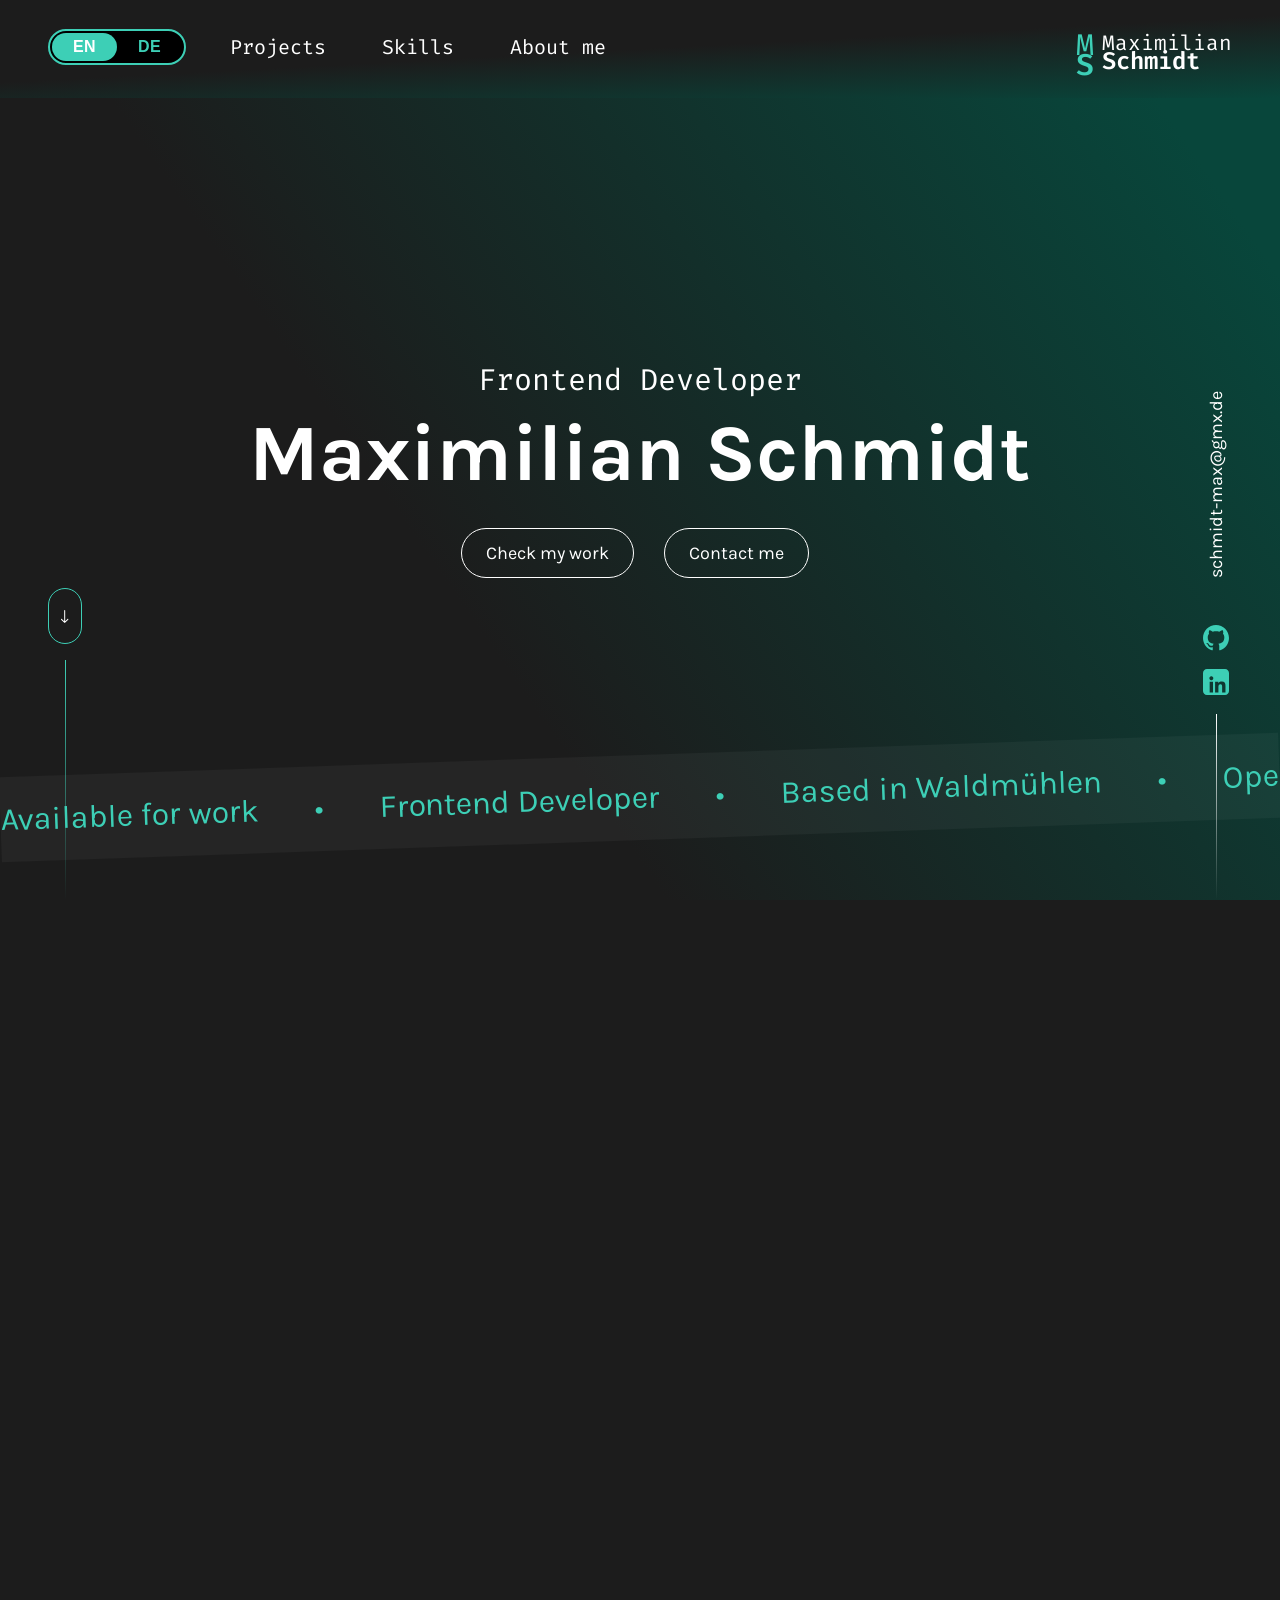
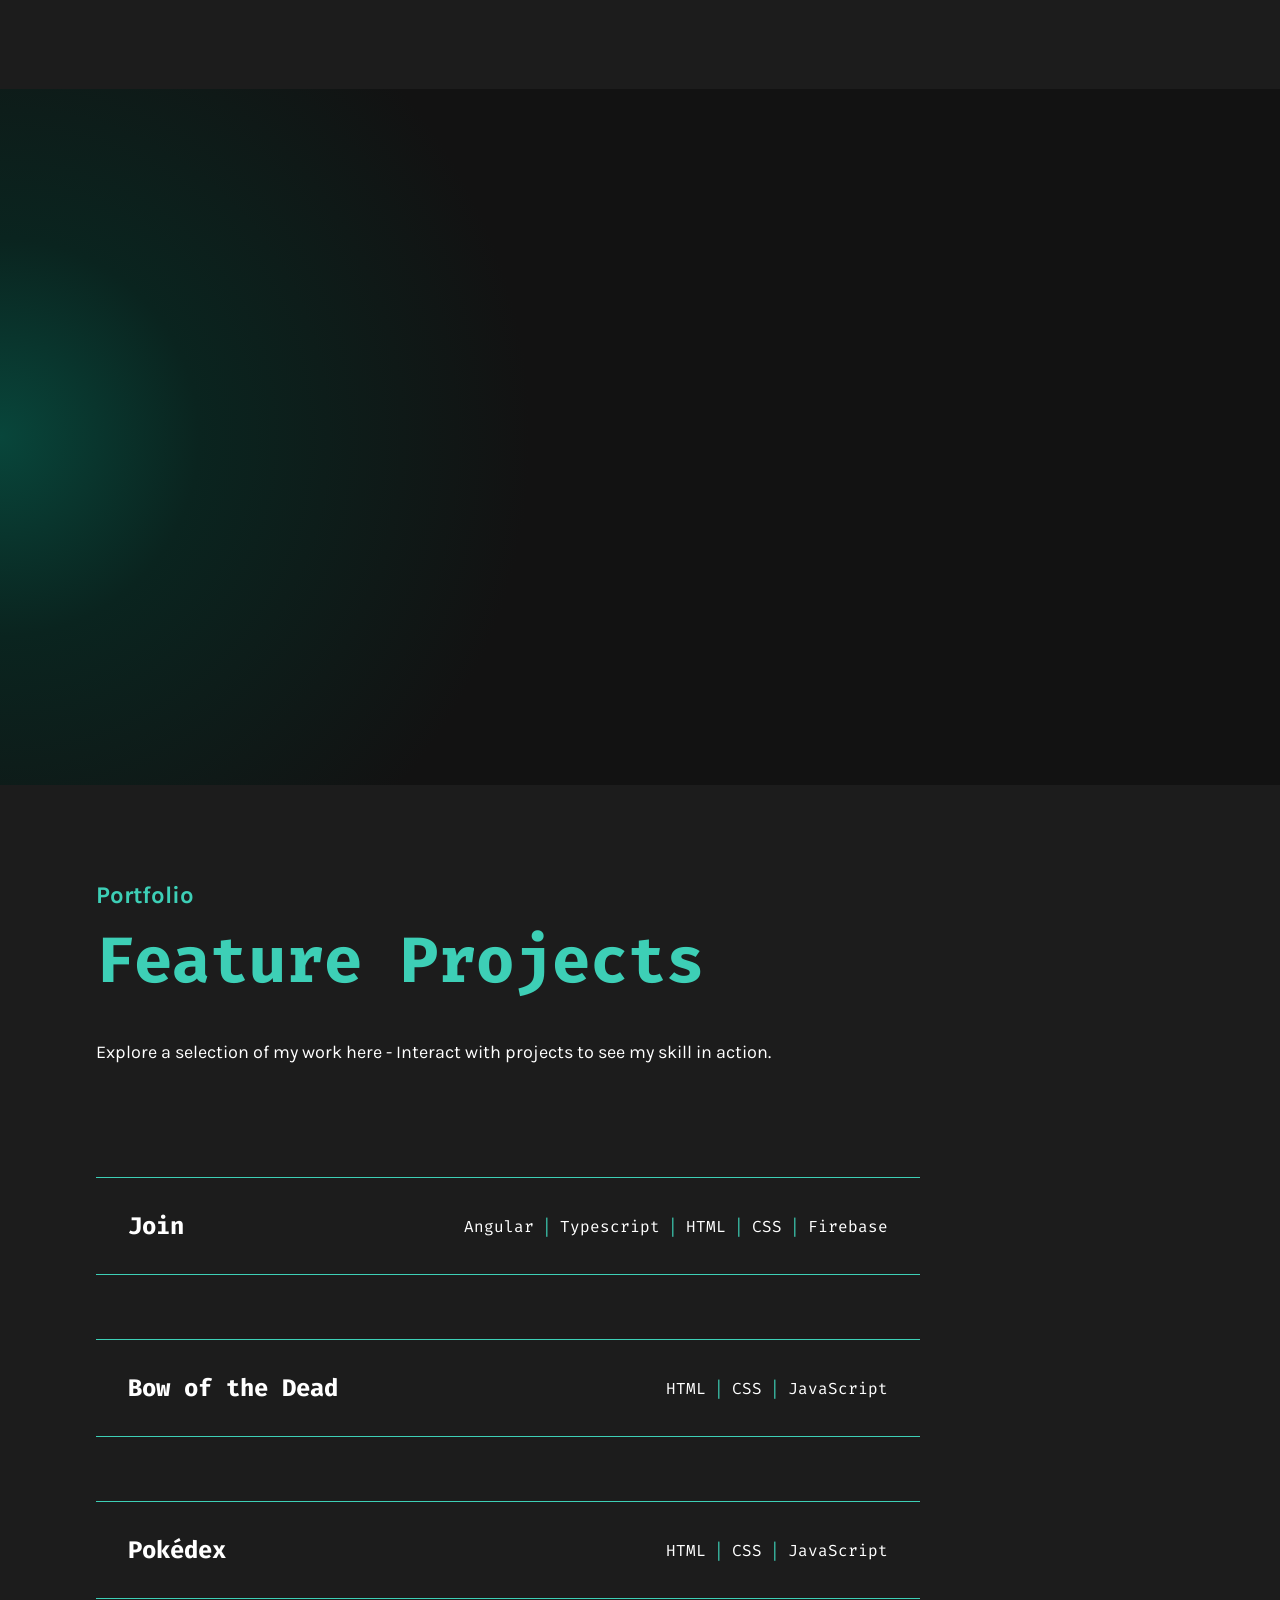
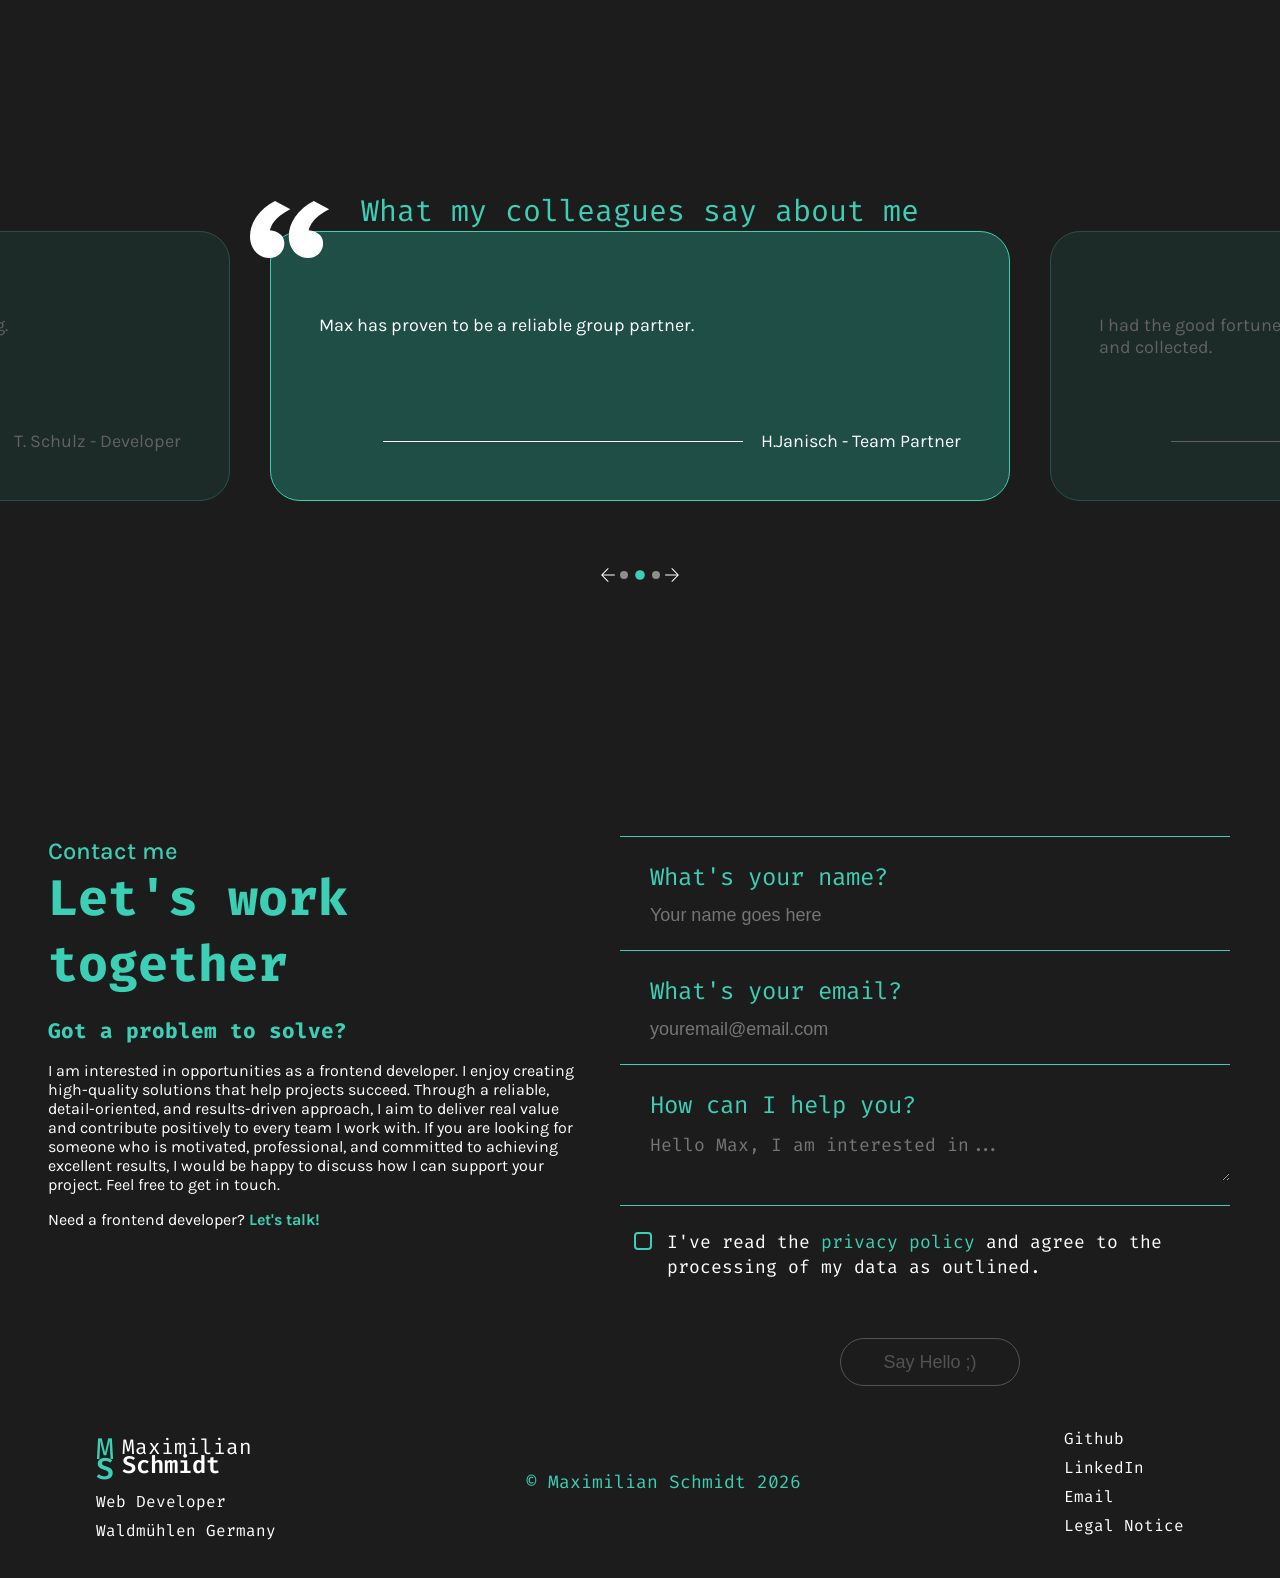
==== index.html @ 8a51f5e3 "changed design for legal and policy added responsive for height under 740px" ====
<!DOCTYPE html>
<html lang="en">
<head>
    <meta charset="UTF-8">
    <meta name="viewport" content="width=device-width, initial-scale=1.0">
    <script src="js/aos.js"></script>
    <script src="js/translations.js"></script>
    <script src="js/script.js"></script>
    <script src="js/project-function.js"></script>
    <script src="js/project-info.js"></script>
    <script src="templates/templates.js"></script>
    
    <link rel="stylesheet" href="css/root/style.css">
    <link rel="stylesheet" href="css/root/variables.css">
    <link rel="stylesheet" href="css/root/header.css">
    <link rel="stylesheet" href="css/root/footer.css">
    <link rel="stylesheet" href="css/root/aos.css">
    <link rel="stylesheet" href="css/style/introduction.css">
    <link rel="stylesheet" href="css/style/about-me.css">
    <link rel="stylesheet" href="css/style/skillset.css">
    <link rel="stylesheet" href="css/style/projects.css">
    <link rel="stylesheet" href="css/style/other-people.css">
    <link rel="stylesheet" href="css/style/contact-me.css">
    <link rel="stylesheet" href="css/style/project-info-card.css">
    <link rel="stylesheet" href="css/responsive/responsive.css">
    <link rel="stylesheet" href="css/responsive/mobile-landscape.css">
    <link rel="stylesheet" href="css/responsive/mobile.css">
    <link rel="stylesheet" href="css/responsive/mobile-short.css">

    <link rel="icon" type="image/png" sizes="32x32" href="/favicon.png">
    
    <title>Maximilian Schmidt</title>
</head>
<body>

    <div class="intro" id="top">
        <div class="header header-multi-bg">
            <div class="navigation">
                <div class="logo">
                    <div class="logo-icon">
                        <span class="char-m">M</span>
                        <span class="char-s">S</span>
                    </div>

                    <div class="logo-text">
                        <span class="first-name">Maximilian</span>
                        <span class="last-name">Schmidt</span>
                    </div>
                </div>

                <div class="nav">
                    <div class="menu-container">
                        <div class="burger-icon" id="burger-trigger">
                            <img src="img/mobile/menu.svg" id="burger-img">
                        </div>
            
                        <div class="nav-links" id="mobile-menu">
                            <a href="#about-me" class="header-category" data-translate="navAbout">
                                About me
                            </a>
                            <a href="#skills" class="header-category" data-translate="navSkills">
                                Skills
                            </a>
                            <a href="#projects" class="header-category" data-translate="navProjects">
                                Projects
                            </a>

                            <div class="toggle">
                                <input type="checkbox" id="lang-toggle"/>
                                <label for="lang-toggle">
                                    <div class="toggle-knob"></div>
                                    <span class="lang-en">EN</span>
                                    <span class="lang-de">DE</span>
                                </label>
                            </div>
                        </div>
                    </div>
                </div>
            </div>
        </div>
    </div>

    <div class="introduction introduction-multi-bg">
        <div class="introduction-container">
            <div class="intro-left-bar">
                <a href="#about-me" class="scroll-arrow-container">
                    <div class="arrow-circle">
                        <img src="img/aboutMe/arrow.svg" alt="Scroll down">
                    </div>
                </a>

                <div class="vertical-line-left"></div>
            </div>

            <div class="introduction-content">
                <div class="intro-headline-sub" data-translate="introSub">
                    Frontend Developer
                </div>

                <div class="intro-headline-main">
                    Maximilian Schmidt
                </div>

                <div class="intro-buttons">
                    <a href="#projects" class="introduction__button">
                        <span data-translate="introCheck">
                            Check my work
                        </span>
                    </a>

                    <a href="#contact" class="introduction__button">
                        <span data-translate="introContact">
                            Contact me
                        </span>
                    </a>
                </div>
            </div>
        

            <div class="intro-right-bar">
                <a href="mailto:schmidt-max@gmx.de" class="introduction__text">
                    schmidt-max@gmx.de
                </a>

                <div class="social-icons">
                    <a href="mailto:schmidt-max@gmx.de" class="social-icons-email">
                        <img src="img/aboutMe/mail.svg" alt="EMail">
                    </a>

                    <a href="https://github.com/Moxx1990" target="_blank">
                        <img src="img/aboutMe/github.svg" alt="GitHub">
                    </a>

                    <a href="https://www.linkedin.com/in/maximilian-schmidt-8404b4172/" target="_blank">
                        <img src="img/aboutMe/linkedin.svg" alt="LinkedIn">
                    </a>
                </div>

                <div class="vertical-line-right"></div>
            </div>
        </div>

    <div class="banner">
        <div class="banner__track">
            <div class="banner__group">
            <span>Available for work</span>
            <span>Frontend Developer</span>
            <span>Based in Waldmühlen</span>
            <span>Open to work</span>
            <span>Available for remote work</span>
            
            <span>Available for work</span>
            <span>Frontend Developer</span>
            <span>Based in Waldmühlen</span>
            <span>Open to work</span>
            <span>Available for remote work</span>
            </div>

            <div class="banner__group">
            <span>Available for work</span>
            <span>Frontend Developer</span>
            <span>Based in Waldmühlen</span>
            <span>Open to work</span>
            <span>Available for remote work</span>
            
            <span>Available for work</span>
            <span>Frontend Developer</span>
            <span>Based in Waldmühlen</span>
            <span>Open to work</span>
            <span>Available for remote work</span>
            </div>
        </div>
    </div>
    </div>

    <div class="about-me" id="about-me">
        <div class="about-me-image" data-aos="flip-up">
            <img src="img/aboutMe/profile.jpg" alt="About Me">
        </div>

        <div class="about-me-content" data-aos="fade-up">
            <div class="about-me__little-headline" data-translate="aboutWho">Who I am</div>
            <div class="about-me-description">
                <p class="about-me__headline" data-translate="aboutHeadline">
                    About me
                </p>

                <p data-translate="aboutText1">
                    Hey there, I'm Maximilian Schmidt! I love creating beautiful and functional websites and applications from nothing. I am passionate about coding because every project gives me the opportunity to learn something new, improve my skills and seeing how technology can make people's lives easier and more efficient.
                </p>

                <p class="about-me__text">
                    <img src="img/aboutMe/location.svg" alt="Location"> 
                    <span data-translate="aboutTextLoc">
                        I'm from Waldmühlen, Germany. I am open to work remotely or on-site.
                    </span>
                </p>

                <p class="about-me__text">
                    <img src="img/aboutMe/mind.svg" alt="Mind">
                    <span data-translate="aboutTextMind"> 
                        I am enthusiastic about learning new technologies and continuously improving my skills.
                    </span>
                </p>
                <p class="about-me__text">
                    <img src="img/aboutMe/check.svg" alt="Check"> 
                    <span data-translate="aboutTextCheck"> 
                        I approach problems with a combination of analytical thinking, creativity, and persistence. I enjoy breaking down complex challenges into manageable steps to find the most efficient outcome, viewing each obstacle as an opportunity to learn and continuously refine my skills.
                    </span>
                </p>
            </div>
        </div>
    </div>

    <div class="skill-set-container" id="skills">
        <div class="skill-set" >
            <div class="skill-set-info" data-aos="flip-left">
                <div class="skill-set__little-headline" data-translate="skillsTitle">Technologies</div>
                <div class="skill-set-description">
                    <p class="skill-set__headline" data-translate="skillsHeadline">Skill Set</p>
                    <div class="skill-set__text">
                        <p data-translate="skillsText1">
                            I am a frontend developer focused on building structured, scalable, and responsive web applications. With a solid foundation in HTML, CSS, and JavaScript, I leverage TypeScript and Angular to create clean, robust code. I am experienced in integrating REST APIs for dynamic data flow and use Git for efficient version control and collaboration.
                        </p>
                        <p class="skill-highlight__text" data-translate="skillsNeed">
                            You need 
                            <span class="skills-highlight">
                                another skill
                            </span>
                            ?
                        </p>
                        <p data-translate="skillsText2">
                            Feel free to contact me, I look forward to expanding on my previous knowledge.
                        </p>
                    </div>

                    <a href="#contact" class="lets-talk__button">
                        <span data-translate="skillsTalk">
                            Let's talk
                        </span>
                    </a>
                </div>
            </div>

            <div class="skills" data-aos="fade-left">
                <div class="skills__icon">
                    <img src="img/skillSet/html.svg" alt="HTML">
                    <p>
                        HTML
                    </p>
                </div>

                <div class="skills__icon">
                    <img src="img/skillSet/css.svg" alt="CSS">
                    <p>
                        CSS
                    </p>
                </div>

                <div class="skills__icon">
                    <img src="img/skillSet/js.svg" alt="JavaScript">
                    <p>
                        JavaScript
                    </p>
                </div>

                <div class="skills__icon">
                    <img src="img/skillSet/ts.svg" alt="Typescript">
                    <p>
                        Typescript
                    </p>
                </div>

                <div class="skills__icon">
                    <img src="img/skillSet/angular.svg" alt="Angular">
                    <p>
                        Angular
                    </p>
                </div>

                <div class="skills__icon">
                    <img src="img/skillSet/git.svg" alt="Git">
                    <p>
                        Git
                    </p>
                </div>

                <div class="skills__icon">
                    <img src="img/skillSet/api.svg" alt="REST-API">
                    <p>
                        REST-API
                    </p>
                </div>

                <div class="skills__icon growth">
                    <img src="img/skillSet/growth.svg" alt="Growth Mindset"> 
                    <p>
                        Growth mindset
                    </p>

                    <div class="skill-tooltip">
                        <span class="tooltip-text">I have a special interest in learning</span>
                        <div class="tooltip-frameworks">
                            <div class="framework">
                                <img src="img/skillSet/React.svg" alt="React">
                                <span>
                                    React
                                </span>
                            </div>

                            <div class="framework">
                                <img src="img/skillSet/Vue Js.svg" alt="SQL">
                                <span>
                                    Vue Js
                                </span>
                            </div>
                        </div>
                    </div>
                </div>
            </div>
        </div>
    </div>

    <div id="project-info" class="project-info"></div>
    <div id="projects"></div>
    <div class="projects" data-aos="fade-up">
        <div>
            <p class="projects__little-headline" data-translate="portfolioSub">
                Portfolio
            </p>

            <p class="projects__headline"data-translate="portfolioHeadline">
                Feature Projects
            </p>

            <p class="projects__text" data-translate="portfolioText">
                Explore a selection of my work here - Interact with projects to see my skill in action.
            </p>
        </div>

        <div class="project-list">
            <div class="project-container">
                <div class="project" onclick="openProjectInfo('Join')">
                    <div class="project-name">Join <img src="img/projects/arrow_outward_white.svg" alt="Arrow"></div>  
                    <div class="project-skills">
                        Angular 
                        <span class="green__span">|</span> 
                        Typescript
                        <span class="green__span">|</span> 
                        HTML 
                        <span class="green__span">|</span> 
                        CSS 
                        <span class="green__span">|</span>  
                        Firebase
                    </div>
                </div>

                <img class="project-image" src="img/projects/Join.jpg" alt="Join">
            </div>

            <div class="project-container">
                <div class="project" onclick="openProjectInfo('Bow of the Dead')">
                    <div class="project-name">Bow of the Dead <img src="img/projects/arrow_outward_white.svg" alt="Arrow"></div>
                    <div class="project-skills">
                        HTML 
                        <span class="green__span">|</span> 
                        CSS 
                        <span class="green__span">|</span>  
                        JavaScript
                    </div>
                </div>

                <img class="project-image" src="img/projects/Bow of the Dead.jpg" alt="Bow of the Dead">
            </div>

            <div class="project-container">
                <div class="project" onclick="openProjectInfo('Pokédex')">
                    <div class="project-name">Pokédex <img src="img/projects/arrow_outward_white.svg" alt="Arrow"></div>
                    <div class="project-skills">
                        HTML 
                        <span class="green__span">|</span> 
                        CSS 
                        <span class="green__span">|</span> 
                        JavaScript
                    </div>
                </div>

                <img class="project-image" src="img/projects/Pokédex.jpg" alt="Pokédex">
            </div>
        </div>
    </div>

  <div class="other-people">
    <div class="other-people__headline" data-translate="colleaguesHeadline">
        What my colleagues say about me
    </div>

    <div class="carousel-wrapper">
        <img class="fixed-quote-icon" src="img/colleagues/quotes.svg" alt="Quotes">

        <div class="testimonial-container" id="testimonial-belt">
            <div class="testimonial-card">
                <p class="testimonial-text" data-translate="testimonialCard1">
                    Our project benefited from Max's efficient way of working.
                </p>

                <div class="testimonial-footer">
                    <div class="footer-line"></div>
                    <span class="testimonial-author" data-translate="testimonialAuthor1">
                        T. Schulz -  Developer
                    </span>
                </div>
            </div>

            <div class="testimonial-card">
                <p class="testimonial-text" data-translate="testimonialCard2">
                    Max has proven to be a reliable group partner.
                </p>

                <div class="testimonial-footer">
                    <div class="footer-line"></div>
                    <span class="testimonial-author" data-translate="testimonialAuthor2">
                        H.Janisch - Team Partner
                    </span>
                </div>
            </div>

            <div class="testimonial-card">
                <p class="testimonial-text" data-translate="testimonialCard3">
                    I had the good fortune of working on a project. He always stayed calm, cool, and collected.
                </p>
                <div class="testimonial-footer">
                    <div class="footer-line"></div>
                    <span class="testimonial-author" data-translate="testimonialAuthor3">
                        A. Müller - Team Partner
                    </span>
                </div>
            </div>
        </div>
    </div>

    <div class="navigation__helper">
        <img class="people__arrow-left" src="img/colleagues/arrow_back.svg" alt="Back" onclick="switchTestimonial(-1)">

        <div class="dots">
            <span class="dot active"></span>
            <span class="dot"></span>
            <span class="dot"></span>
        </div>

        <img class="people__arrow-right" src="img/colleagues/arrow_forward.svg" alt="Forward" onclick="switchTestimonial(1)">
    </div>
</div>

    <div class="contact" id="contact">
        <div class="contact-me-info" data-aos="fade-right">
            <span class="contact-me_little-headline" data-translate="contactSub">
                Contact me
            </span>

            <span class="contact-me__headline" data-translate="contactHeadline">
                Let's work together
            </span>

            <span class="contact-me-solve" data-translate="contactSolve">
                Got a problem to solve? 
            </span>

            <span class="contact-me__text">
                <span data-translate="contactText">
                    I am interested in opportunities as a frontend developer. I enjoy creating high-quality solutions that help projects succeed. 
                    Through a reliable, detail-oriented, and results-driven approach, I aim to deliver real value and contribute positively to every team I work with.
                    If you are looking for someone who is motivated, professional, and committed to achieving excellent results, I would be happy to discuss how I can support your project. Feel free to get in touch.
                </span>

                <p></p>

                <span data-translate="contactNeed">
                    Need a frontend developer?
                </span>

                <span class="contact-me-talk" data-translate="contactTalk">
                    Let's talk!
                </span>
            </span>
        </div>

        <form class="contact-form" onsubmit="sendEmail(event)" novalidate>
            <div id="form-content" class="form-content" data-aos="fade-left"> 
                <div class="form-group">
                    <label for="name" data-translate="formName">
                        What's your name?
                    </label>

                    <input type="text" id="name" name="name" placeholder="Your name goes here">
                </div>

                <div class="form-group">
                    <label for="email" data-translate="formEmail">
                        What's your email?
                    </label>

                    <input type="email" id="email" name="email" placeholder="youremail@email.com">
                </div>

                <div class="form-group">
                    <label for="help" data-translate="formHelp">
                        How can I help you?
                    </label>

                    <textarea id="help" name="help" placeholder="Hello Max, I am interested in..."></textarea>
                </div>

                <div class="contact-form__input">
                    <input type="checkbox" id="consent" name="consent" class="custom-checkbox">
                    <label class="accept-container">
                        <span data-translate="formConsentStart">
                            I've read the
                        </span>
                        <a class="privacy-policy__link" href="sites/policy.html" data-translate="formPrivacyLink">
                            privacy policy
                        </a>
                        <span data-translate="formConsentEnd">
                            and agree to the processing of my data as outlined.
                        </span>
                    </label>
                </div>
                
                <div id="consent-error" class="error-message checkbox-error"></div> 
        
                <button class="submit__button" type="submit">
                    <span data-translate="formBtn">
                        Say Hello ;)
                    </span>
                </button>
            </div> 

            <div id="success-message" class="d-none success-box">
                <h3>
                    Thank you!
                </h3>

                <p>
                    Your message has been sent successfully. I will get back to you as soon as possible.
                </p>
            </div>
        </form>
    </div>

    <div class="footer">
        <div class="footer-me">
            <div class="footer-left-side">
                <a href="#top" class="footer-logo-link">
                    <div class="logo">
                        <div class="logo-icon">
                            <span class="char-m">
                                M
                            </span>

                            <span class="char-s">
                                S
                            </span>
                        </div>
    
                        <div class="logo-text">
                            <span class="first-name">
                                Maximilian
                            </span>

                            <span class="last-name">
                                Schmidt
                            </span>
                        </div>
                    </div>
                </a>

                <div>
                    Web Developer
                </div>

                <div>
                    Waldmühlen Germany
                </div>
            </div>
        </div>

        <div class="footer-copyright">
            &copy; Maximilian Schmidt 2026
        </div>

        <div class="footer-links-container">
            <a class="footer-link" href="https://github.com/Moxx1990" target="_blank">
                Github
            </a>

            <a class="footer-link" href="https://www.linkedin.com/in/maximilian-schmidt-8404b4172/" target="_blank">
                LinkedIn
            </a>

            <a class="footer-link" href="mailto:contact@maximilianschmidt.de" target="_blank">
                Email
            </a>

            <a class="footer-link" href="sites/legal.html">
                Legal Notice
            </a>
        </div>
    </div>

    <div class="footer-mobile">
            &copy; Maximilian Schmidt 2026
    </div>

</body>
</html>
---- css/root/style.css ----
@font-face {
    font-family: 'fira';
    src: url(/fonts/Fira_Code/FiraCode-VariableFont_wght.ttf) format('truetype');
    font-weight: 100 900;
    font-style: normal;
}

@font-face {
    font-family: 'karla';
    src: url(/fonts/Karla/Karla-VariableFont_wght.ttf) format('truetype');
    font-weight: 100 900;
    font-style: normal;
}

html, body {
    scroll-behavior: smooth;
    width: 100%;
    max-width: 100%;
    overflow-x: hidden;
    position: relative;
}

body {
    margin: 0;
    padding: 0;
    font-family: 'fira', 'karla', sans-serif;
    font-weight: 400;
    background-color: var(--main-bg-color);
    color: var(--text-color);
    margin-left: auto;
    margin-right: auto;
    overflow-x: hidden;
}

.logo-link {
    text-decoration: none;
    color: var(--text-color);
}

.d-none {
    display: none !important;
}

.lets-talk__button:hover,
.introduction__button:hover,
.submit__button:hover {
    border-color: var(--alternative-text-color);
    color: var(--alternative-text-color);
}

.lets-talk__button:hover span,
.introduction__button:hover span, 
.submit__button:hover span {
    animation: scrollButton 2s linear infinite;
}

@keyframes scrollButton {
    0% {
        transform: translateX(0);
        opacity: 1;
    }
    47% {
        transform: translateX(-150%);
        opacity: 1;
    }
    48% {
        transform: translateX(-150%);
        opacity: 0;
    }
    49% {
        transform: translateX(150%);
        opacity: 0;
    }
    50% {
        transform: translateX(150%);
        opacity: 1;
    }
    100% {
        transform: translateX(0);
        opacity: 1;
    }
}
---- css/root/variables.css ----
:root {
    /* Background Colors */
    --main-bg-color: #1C1C1C;
    --sub-bg-color: #08463B;

    /* Colors - Primary */
    --text-color: #FFFFFF;
    --alternative-text-color: #3DCFB6;
    --inaktive-schrift: #555555;

     /* Typography - Font Size */
    --font-size-xs: 0.75rem; /* 12px */
    --font-size-sm: 0.875rem; /* 14px */
    --font-size-base: 1rem; /* 16px */
    --font-size-lg: 1.125rem; /* 18px */
    --font-size-xl: 1.3125rem; /* 21px */
    --font-size-2xl: 1.5rem; /* 24px */
    --font-size-h2: 1.6875rem; /* 27px */
    --font-size-3xl: 1.875rem; /* 30px */
    --font-size-4xl: 2.25rem; /* 36px */
    --font-size-5xl: 3rem; /* 48px */
    --font-size-6xl: 3.8125rem; /* 61px */

    /* Spacing */
    --spacing-xs: 0.25rem; /* 4px */
    --spacing-sm: 0.5rem; /* 8px */
    --spacing-md: 1rem; /* 16px */
    --spacing-lg: 1.5rem; /* 24px */
    --spacing-xl: 2rem; /* 32px */
    --spacing-2xl: 3rem; /* 48px */
    --spacing-3xl: 4rem; /* 64px */
    --spacing-4xl: 5rem; /* 80px */
    --spacing-5xl: 6rem; /* 96px */
    --spacing-6xl: 8rem; /* 128px */

    /* Border Radius */
    --radius-sm: 0.25rem; /* 4px */
    --radius-md: 0.5rem; /* 8px */
    --radius-ml: 0.625rem; /* 10px */
    --radius-lg: 0.75rem; /* 12px */
    --radius-xl: 1rem; /* 16px */
    --radius-2xl: 1.25rem; /* 20px */
    --radius-3xl: 1.875rem; /* 30px */
    --radius-full: 9999px;
}
---- css/root/header.css ----
.header {
    height: 98px;
    width: 100%;            
    display: flex;      
    justify-content: center;
}

.header-multi-bg {
    background: linear-gradient(177deg, var(--main-bg-color) 50%, var(--sub-bg-color) 100%);
    background-repeat: no-repeat;
}

.navigation {
    height: 98px;
    width: 100%;
    max-width: 1440px;
    margin: 0 auto;
    display: flex;
    align-items: center;
    justify-content: space-between;
    flex-direction: row-reverse;
    padding-left: var(--spacing-5xl);
    padding-right: var(--spacing-5xl);
    box-sizing: border-box;
}

.nav {
    display: flex;
    align-items: baseline;
    gap: var(--spacing-lg);
    font-size: 20px;
    padding-bottom: 24px;
}

.toggle {
  padding-top: 24px;
  position: relative;
  display: inline-block;
  user-select: none;
  font-family: sans-serif;
  font-weight: bold;
}

.toggle input[type="checkbox"] {
  position: absolute;
  left: 0;
  top: 0;
  z-index: 10;
  width: 100%;
  height: 100%;
  opacity: 0;
  cursor: pointer;
}

.toggle label {
  position: relative;
  display: flex;
  align-items: center;
  margin: 0;
  padding: 2px;
  background: #000000;
  border: 2px solid #3DCFB6;
  border-radius: 46px;
}

.toggle label span {
  display: flex;
  align-items: center;
  justify-content: center;
  position: relative;
  z-index: 3;
  width: 65px; 
  height: 28px; 
  text-align: center;
  transition: color 0.25s ease;
  font-size: 16px;
  letter-spacing: 0.5px;
}

.toggle .toggle-knob {
  position: absolute;
  top: 2px;
  left: 2px;
  bottom: 2px;
  width: 65px;
  background: #3DCFB6;
  border-radius: 100px;
  transition: transform 0.25s cubic-bezier(0.4, 0, 0.2, 1);
  z-index: 2;
}

.toggle input[type="checkbox"]:not(:checked) + label .lang-en {
  color: var(--text-color);
}
.toggle input[type="checkbox"]:not(:checked) + label .lang-de {
  color: var(--alternative-text-color);
}

.toggle input[type="checkbox"]:not(:checked) + label .toggle-knob {
  transform: translateX(0);
}

.toggle input[type="checkbox"]:checked + label .lang-en {
  color: var(--alternative-text-color);
}
.toggle input[type="checkbox"]:checked + label .lang-de {
  color: var(--text-color);
}

.toggle input[type="checkbox"]:checked + label .toggle-knob {
  transform: translateX(65px);
}

.logo {
    display: flex;
    align-items: center;
    gap: 16px;
    font-family: 'fira', sans-serif;
    cursor: pointer;
}

.logo-icon {
  color: var(--alternative-text-color);
  width: 10px;
  height: 48px;
  background: transparent;
}

.logo-icon .char-m {
    font-size: var(--font-size-3xl);
    position: relative;
    top: 0px;
    display: inline-block;
}

.logo-icon .char-s {
    font-size: var(--font-size-3xl);
    font-weight: 600;
    position: relative;
    top: -20px;
    display: inline-block;
}

.logo-text {
    display: flex;
    flex-direction: column;
    background: transparent;
    color: var(--text-color);
    font-size: var(--font-size-xl);
}

.logo span {
  transition: all 0.3s ease;
}

.logo:hover .logo-icon span {
    color: transparent;
    -webkit-text-stroke: 1px var(--alternative-text-color);
}

.logo:hover .logo-text span {
    color: transparent;
    -webkit-text-stroke: 1px var(--text-color);
}

.first-name {
    font-size: var(--font-size-xl);
    position: relative;
    top: 10px;
}

.last-name {
    font-size: var(--font-size-2xl);
    font-weight: 600;
    position: relative;
    top: -2px;
}

.header-category {
    font-size: 20px;
    padding-left: 12px;
    padding-right: 12px;
    padding-top: 20px;
    padding-bottom: 0px;
    position: relative;
    cursor: pointer;
    display: inline-block;
    text-decoration: none;
    color: var(--text-color);
    transition: color 0.2s ease;
}

.header-category:hover {
    color: var(--alternative-text-color); 
}

.header-category::after {
    content: '';
    position: absolute;
    bottom: -10px;
    left: 50%;
    transform: translateX(-50%) scale(0);
    width: 8px;
    height: 8px;
    background-color: #3DCFB6;
    border-radius: 50%;
    transition: transform 0.2s ease-in-out;
}

.header-category:hover::after {
    transform: translateX(-50%) scale(1);
}

.burger-icon {
    display: none;
}

.nav-links {
    display: flex;
    flex-direction: row-reverse;
    align-items: center;
    gap: 32px;
}

.nav-links .toggle {
    padding-top: 20px;
}
---- css/root/footer.css ----
.footer {
    width: 100%;
    max-width: 1440px;
    margin: 0 auto;
    box-sizing: border-box;
    height: 126px;
    display: flex;
    align-items: center;
    justify-content: space-between;
    padding-top: 200px;
    padding-left: var(--spacing-5xl);
    padding-right: var(--spacing-5xl);
    padding-bottom: var(--spacing-5xl);
}

.footer-me {
    display: flex;
    flex-direction: column;
}

.footer-left-side {
    display: flex;
    flex-direction: column;
    gap: var(--spacing-sm);
}

.footer-copyright {
    color: var(--alternative-text-color);
    font-size: var(--font-size-lg);
}

.footer-links-container {
    display: flex;
    flex-direction: column;
    gap: var(--spacing-sm);
}

.footer a {
    color: var(--text-color);
    text-decoration: none;
    font-size: var(--font-size-base);
    transition: all 0.3s ease;
    padding-left: 14px;
    text-decoration: none;
    position: relative;
}

.footer a:hover {
    color: var(--alternative-text-color);
}

.footer-link::after {
    content: '';
    position: absolute;
    top: 50%;
    left: 0;
    transform: translateX(-50%) scale(0);
    transform-origin: center;
    width: 6px;
    height: 6px;
    background-color: #3DCFB6;
    border-radius: 50%;
    transition: transform 0.3s ease-in-out;
}

.footer-link:hover::after {
    transform: translateY(-50%) scale(1);
}

.footer-mobile {
    display: none;
    text-align: center;
    padding: var(--spacing-lg);
    color: var(--alternative-text-color);
    font-size: var(--font-size-lg);
}

.footer .footer-logo-link {
    text-decoration: none;
    padding: 0;
}
---- css/style/introduction.css ----
.intro {
    display: flex;
    flex-direction: column;
    width: 100%;
    position: relative;
    box-sizing: border-box;
}

.introduction {
    display: block; 
}

.introduction-container {
    max-width: 1440px;
    width: 100%;  
    height: 100%;       
    position: relative; 
    display: flex;       
    justify-content: center;
    align-items: center;
}

.introduction-multi-bg {
    width: 100%;
    height: calc(100vh - 98px);
    background: linear-gradient(55.22deg, #1C1C1C 36.26%, #08463B 93.28%);
    background-size: cover;
    position: relative;
    display: flex;
    justify-content: center;
    align-items: center;
    box-sizing: border-box;
    overflow: hidden;
}

.introduction-content {
    display: flex;
    flex-direction: column;
    align-items: center;
    text-align: center;
    justify-content: center;
    z-index: 5;
    margin-bottom: 60px;
}

.intro-headline-sub {
    font-size: 40px;
    color: var(--text-color);
    margin-bottom: 10px;
}

.intro-headline-main {
    font-family: 'karla', sans-serif;
    font-size: 96px;
    font-weight: 700;
    font-style: bold;
    color: var(--text-color);
    margin-bottom: 30px;
    line-height: 1.1;
}

.intro-buttons {
    display: flex;
    gap: 20px;
}

.intro-left-bar {
    position: absolute;
    left: 48px;
    bottom: 0;
    display: flex;
    flex-direction: column;
    align-items: center;
    z-index: 10;
}

.arrow-circle {
    width: 32px;
    height: 54px;
    border: 1px solid var(--alternative-text-color);
    border-radius: 100px;
    display: flex;
    justify-content: center;
    align-items: center;
    margin-bottom: 16px;
}

.arrow-circle img {
    animation: bounceArrow 1s infinite ease-in-out;
}

@keyframes bounceArrow {
    0%, 100% { transform: translateY(0px); }
    50% { transform: translateY(10px); }
}

.vertical-line-left {
    width: 1px;
    height: 240px; 
    background: linear-gradient(to bottom, var(--alternative-text-color), transparent);
}

.intro-right-bar {
    position: absolute;
    right: 48px;
    bottom: 0;
    display: flex;
    flex-direction: column;
    align-items: center;
    z-index: 10;
}

.introduction__text {
    font-size: var(--font-size-lg);
    font-family: 'karla', sans-serif;
    font-weight: 400;
    color: var(--text-color);
    text-decoration: none;
    writing-mode: vertical-rl; 
    transform: rotate(180deg); 
    transition: color 0.3s ease;
    margin-bottom: 32px;
    display: inline-block;
}

.introduction__text:hover {
    color: var(--alternative-text-color) !important;
    cursor: pointer;
}

.social-icons {
    display: flex;
    flex-direction: column;
    gap: 12px;
    margin-bottom: 16px;
}

.social-icons-email img {
    display: none;
}

.social-icons a {
    position: relative;
    display: flex;
    align-items: center;
    justify-content: center;
    text-decoration: none;
}

.social-icons img {
    width: 32px;
    height: 32px;
    transition: filter 0.3s ease, transform 0.3s ease;
}

.social-icons a:hover img {
    filter: brightness(0) invert(1);
    transform: scale(1.05);
}

.social-icons a::after {
    content: "";
    position: absolute;
    left: 36px;
    width: 6px;
    height: 6px;
    background-color: #3DCFB6; 
    border-radius: 50%;
    opacity: 0; 
    transform: translateX(10px); 
    transition: opacity 0.3s ease, transform 0.3s ease;
    pointer-events: none;
}

.social-icons a:hover::after {
    opacity: 1;
    transform: translateX(0);
}

.vertical-line-right {
    width: 1px;
    height: 186px;
    background: linear-gradient(to bottom, var(--text-color), transparent);
}

.introduction__button {
    background-color: transparent;
    border-radius: 100px;
    border: 1px solid var(--text-color);
    color: var(--text-color);
    cursor: pointer;
    transition: all 0.3s ease;
    height: 48px;
    display: inline-flex;
    align-items: center;
    justify-content: center;
    overflow: hidden;
    white-space: nowrap;
    text-decoration: none;
    padding-left: 24px;
    padding-right: 24px;
    font-size: var(--font-size-lg);
    font-family: 'karla', sans-serif;
    font-weight: 400;
    margin-right: 10px;
}

.introduction__button span {
    display: inline-block;
    flex-shrink: 0;
    transition: transform 0.3s ease;
}

.banner {
    position: absolute;
    bottom: 60px; 
    left: 0;
    right: 0; 
    width: 100%; 
    overflow: hidden;
    background: #FFFFFF0A;
    padding: 24px 0;
    transform: rotate(-2deg);
    white-space: nowrap;
    z-index: 1;
    box-sizing: border-box;
}

.banner__track {
    display: flex;
    width: max-content;
    animation: scrollBanner 25s linear infinite; 
}

.banner__group {
    display: flex;
    align-items: center;
    gap: 56px;  
    padding-right: 56px; 
    flex-shrink: 0;  
}

.banner__group span {
    display: flex;
    align-items: center;
    gap: 56px; 
    font-size: 32px;
    font-family: 'karla', sans-serif;
    color: var(--alternative-text-color);
    font-weight: 400;
}

.banner__group span::after {
    content: "•";
    font-size: 32px;
    color: var(--alternative-text-color);
}

@keyframes scrollBanner {
    0% { 
        transform: translateX(0); 
    }
    100% { 
        transform: translateX(-50%); 
    }
}
---- css/style/about-me.css ----
.about-me {
    width: 100%;
    max-width: 1440px;
    margin: 0 auto;
    box-sizing: border-box;
    display: flex;
    justify-content: space-between;
    gap: var(--spacing-5xl);
    padding: var(--spacing-5xl);
}

.about-me-image {
    width: 568px;
    height: 568px;
    position: relative;
}

.about-me-image img {
    width: 100%;
    height: 100%;
    object-fit: cover;
    border-radius: 30px; 
    position: relative;
    z-index: 2;
}

.about-me-image::before {
    content: '';
    position: absolute;
    width: 100%;
    height: 100%;
    border-radius: 30px;
    background-image: linear-gradient(
        45deg, 
        var(--alternative-text-color) 12.5%, 
        transparent 12.5%, 
        transparent 50%, 
        var(--alternative-text-color) 50%, 
        var(--alternative-text-color) 62.5%, 
        transparent 62.5%, 
        transparent 100%
    );
    background-size: 30px 30px;
    z-index: 1;
    opacity: 0;
    transform: translate(-25px, 25px);
    transition: opacity 0.3s ease-in-out;
}

.about-me-image:hover::before {
    opacity: 1;
}

.about-me-content {
    display: flex;
    flex-direction: column;
    gap: var(--spacing-lg);
}

.about-me__little-headline {
    color: var(--alternative-text-color);
    font-size: var(--font-size-2xl);
    font-family: 'karla', sans-serif;
    font-weight: 500;
    margin-top: var(--spacing-xl);
}

.about-me-description {
    border: 1px solid var(--alternative-text-color);
    border-radius: var(--radius-3xl);
    max-width: 540px;
    background-color: #3DCFB61A;
    font-family: 'karla', sans-serif;
    font-size: var(--font-size-lg);
    padding-left: var(--spacing-xl);
    padding-right: var(--spacing-xl);
}

.about-me__headline {
    font-size: 64px;
    font-weight: 700;
    color: var(--alternative-text-color);
    margin-top: 32px;
    margin-bottom: 32px;
}

.about-me__text {
    display: flex;
    align-items: flex-start;
    gap: var(--spacing-lg);
}
---- css/style/skillset.css ----
.skill-set-container {
    padding-top: var(--spacing-5xl);
    padding-bottom: var(--spacing-3xl);
    width: 100%;
    background: radial-gradient(circle at left, #08463B 0%, #0a241f 15%, #121212 40%);   
    background-size: cover;
    background-repeat: no-repeat;
    width: 100%;
    box-sizing: border-box;
}

.skill-set {
    width: 100%;
    max-width: 1440px;
    margin: 0 auto;
    box-sizing: border-box;
    display: flex;
    gap: var(--spacing-5xl);
    padding-left: var(--spacing-5xl); 
}

.skill-set__little-headline {
    color: var(--alternative-text-color);
    font-family: 'karla';
    font-size: var(--font-size-2xl);
    font-weight: 700;
    padding-bottom: 20px;
}

.skill-set-description {
    border: 1px solid var(--alternative-text-color);
    border-radius: var(--radius-3xl);
    background-color: #3DCFB610;
    max-width: 520px;
    min-width: 380px;
    padding: var(--spacing-xl);
}

.skill-set__headline {
    font-size: 64px;
    font-weight: 700;
    color: var(--alternative-text-color);
    margin: 0px;
}

.skill-set__text {
    font-family: 'karla';
    font-size: var(--font-size-lg);
    font-weight: 400;
    color: var(--text-color);
}

.skills-highlight {
    color: var(--alternative-text-color);
    font-weight: bold;
    font-size: var(--font-size-2xl);
}

.skill-highlight__text {
    font-family: 'fira';
    font-weight: bold;
    font-size: var(--font-size-2xl);
}

.lets-talk__button {
    background-color: transparent;
    border-radius: 100px;
    border: 1px solid var(--text-color);
    color: var(--text-color);
    font-family: 'karla';
    font-weight: 400;
    font-size: var(--font-size-lg);
    cursor: pointer;
    transition: all 0.3s ease;
    padding-left: var(--spacing-lg);
    padding-right: var(--spacing-lg);
    margin-top: 10px;
    display: inline-flex;
    align-items: center;
    justify-content: center;
    overflow: hidden;
    white-space: nowrap;
    height: 48px;
    text-decoration: none;
}

.skills {
    display: flex;
    flex-wrap: wrap;
    align-content: flex-start;
    align-items: center;
    padding-top: var(--spacing-2xl);
    padding-right: var(--spacing-xl);
}

.skills__icon.growth {
    position: relative;
}

.skills__icon.growth p {
    padding-left: 17px;
}

.skill-tooltip {
    position: absolute;
    bottom: 100%;
    left: 35%;
    transform: translateX(-50%) translateY(10px);
    background-color: #ffffff;
    color: #3DCFB6;
    padding: 8px;
    border-radius: 16px;
    width: 188px;
    height: 112px;
    box-shadow: 0 10px 25px rgba(0,0,0,0.3);
    z-index: 100;
    opacity: 0;
    pointer-events: none;
    transition: opacity 0.25s ease, transform 0.25s ease;
}

.skill-tooltip::after {
    content: '';
    position: absolute;
    top: 100%;
    left: 50%;
    transform: translateX(-50%);
    border-width: 16px 16px 0 16px;
    border-style: solid;
    border-color: #ffffff transparent transparent transparent;
}

.tooltip-text {
    font-family: 'karla';
    font-size: 16px;
    font-weight: 400;
    text-align: center;
    padding-bottom: 8px;
}

.tooltip-frameworks {
    display: flex;
    justify-content: center;
    gap: 8px;
}

.framework {
    display: flex;
    flex-direction: column;
    font-family: 'karla';
    font-size: 12px;
}

.framework img {
    width: 32px !important;
    height: 32px !important;
    margin-bottom: 4px;
    color: var(--alternative-text-color);
}

.skills__icon {
    display: flex;
    flex-direction: column;
    align-items: center;
    gap: 8px;
    font-weight: 400;
    width: 100px;
    height: 116px;
    font-size: var(--font-size-lg);
    padding: 10px;
    padding-right: 72px;
    padding-bottom: 72px;
    box-sizing: content-box;
}

.skills__icon img {
    width: 64px;
    height: 64px;
    transition: transform 0.25s ease;
}

.skills__icon:hover img {
    transform: scale(1.1);
}

.skills__icon.growth:hover {
    color: var(--alternative-text-color);
}

.skills__icon.growth:hover .skill-tooltip {
    opacity: 1;
    pointer-events: auto;
    transform: translateX(-50%) translateY(0);
}

.skills__icon.growth:hover img:first-of-type {
    transform: scale(1.1);
}
---- css/style/projects.css ----
.projects {
    width: 100%;
    max-width: 1440px;
    margin: 0 auto;
    box-sizing: border-box;
    display: flex;
    flex-direction: column;
    gap: var(--spacing-5xl);
    padding: var(--spacing-5xl);
    padding-left: 96px;
    padding-right: 360px;
}

.projects > div, 
.project-list {
    max-width: 880px;
    width: 100%;
}

.projects__little-headline {
    font-family: 'karla';
    color: var(--alternative-text-color);
    font-size: var(--font-size-2xl);
    font-weight: 700;
    margin: 0px;
    padding-bottom: 10px;
}

.projects__headline {
    font-size: 64px;
    color: var(--alternative-text-color);
    font-weight: 700;
    padding-bottom: 20px;
    margin: 0px;
}

.projects__text {
    font-family: 'karla';
    font-size: var(--font-size-lg);
    font-weight: 400;
}

.project-list {
    display: flex;
    align-items: flex-start;
    flex-direction: column;
    gap: var(--spacing-3xl);
}

.project {
    border-bottom: 1px solid var(--alternative-text-color);
    border-top: 1px solid var(--alternative-text-color);
    padding: var(--spacing-xl);
    max-width: 880px;
    display: flex;
    align-items: center;
    justify-content: space-between;
}

.project-name {
    font-size: var(--font-size-2xl);
    color: var(--text-color);
    font-weight: 700;
}

.project img {
    display: none; 
    width: 23px;
    height: 23px;
    margin-left: var(--spacing-xs);
}

.project-image {
    display: none;
    position: absolute;
    right: -400px;
    top: 50%;
    transform: translateY(-50%);
    width: 295px;
    height: 192px;
    border-radius: var(--radius-xl);
    z-index: 20;
    pointer-events: none;
}

.project-container {
    position: relative;
    width: 100%;
    display: block;
}

.project-container:hover .project-image {
    display: block;
}

.project-container:hover::before {
    display: block;
    transform: translateY(-50%) translate(-15px, 15px); 
}

.project-container::before {
    content: '';
    display: none;
    position: absolute;
    width: 295px;
    height: 192px;
    border-radius: var(--radius-xl);
    background-image: linear-gradient(
        -45deg, 
        var(--alternative-text-color) 12.5%, 
        transparent 12.5%, 
        transparent 50%, 
        var(--alternative-text-color) 50%, 
        var(--alternative-text-color) 62.5%, 
        transparent 62.5%, 
        transparent 100%
    );
    background-size: 8px 8px;
    right: -430px;
    top: 50%;
    transform: translateY(-50%) translate(0, 0); 
    z-index: 15;
    transition: transform 0.3s ease-in-out;
    pointer-events: none;
}

.project-skills {
    display: flex;
    gap: var(--spacing-sm);
}

.project:hover {
    background-color: #3DCFB610;
    cursor: pointer;
}

.project:hover img {
    display: inline; 
}

.project__button:hover {
    border-color: var(--alternative-text-color);
    color: var(--alternative-text-color);
}

.green__span {
    color: var(--alternative-text-color);
}
---- css/style/other-people.css ----
.other-people {
    display: flex;
    flex-direction: column;
    align-items: center;
    width: 100%;
    height: 550px;
    overflow: hidden;
    padding-top: var(--spacing-5xl);
}

.other-people__headline {
    color: var(--alternative-text-color);
    font-size: var(--font-size-3xl);
}

.navigation__helper {
    display: flex;
    align-items: center;
}

.dots {
    display: flex;
    gap: 8px;
}

.dot {
    width: 8px;
    height: 8px;
    border-radius: 50%;
    background-color: var(--text-color);
    opacity: 0.5;
    transition: all 0.3s ease;
}

.dot.active {
    background-color: var(--alternative-text-color);
    opacity: 1;
    transform: scale(1.2);
}

.dot:hover {
    opacity: 1;
    cursor: pointer;
}

.people__arrow-right {
    width: 24px;
    height: 24px;
    transition: all 0.3s ease;
    cursor: pointer;
}

.people__arrow-right:hover {
    content: url("/img/colleagues/arrow_right_green.svg");
    transform: scale(1.3);
}

.people__arrow-left {
    width: 24px;
    height: 24px;
    transition: all 0.3s ease;
    cursor: pointer;
}

.people__arrow-left:hover {
    content: url("/img/colleagues/arrow_left_green.svg");
    transform: scale(1.3);
}

.carousel-wrapper {
    position: relative;
    width: 100%;
    max-width: 740px;
    height: 300px;
    margin-bottom: 32px;
}

.fixed-quote-icon {
    position: absolute;
    top: -30px;
    left: -20px;
    width: 80px;
    height: auto;
    z-index: 10;
    pointer-events: none;
}

.testimonial-container {
    display: flex;
    gap: 40px; 
    position: absolute;
    top: 0;
    left: 0;
    height: 100%;
    transition: transform 0.5s ease-in-out;
}

.testimonial-card {
    font-size: var(--font-size-lg);
    font-family: 'karla';
    display: flex;
    flex-direction: column;
    justify-content: space-between;
    background-color: #1E4E45; 
    border: 1px solid var(--alternative-text-color); 
    border-radius: 30px;
    height: 270px; 
    width: 740px;
    min-width: 740px;
    padding: 64px 48px 48px 48px;
    box-sizing: border-box;
    opacity: 0.3; 
    transition: opacity 0.5s ease-in-out;
}

.testimonial-card.focused {
    opacity: 1;
}

.testimonial-footer {
    display: flex;
    justify-content: flex-end;
}

.testimonial-author {
    display: inline-flex;
    align-items: center;
    gap: 1em; 
}

.testimonial-author::before {
    content: "";
    width: 20em;
    height: 1px;
    background-color: var(--text-color);
}
---- css/style/contact-me.css ----
.contact {
    width: 100%;
    max-width: 1440px;
    margin: 0 auto;
    box-sizing: border-box;
    display: flex;
    justify-content: space-between;
    height: 541px;
    padding-top: var(--spacing-5xl);
    padding-left: var(--spacing-5xl);
    padding-bottom: var(--spacing-5xl);
}

.contact-me-info{
    display: flex;
    flex-direction: column;
    width: 600px;
    padding-right: var(--spacing-2xl);
}

.contact-me_little-headline {
    font-family: 'karla';
    font-size: var(--font-size-2xl);
    color: var(--alternative-text-color);
    font-weight: 500;
}

.contact-me__headline {
    font-size: 64px;
    color: var(--alternative-text-color);
    font-weight: 700;
    padding-bottom: 20px;
}

.contact-me-solve {
    font-size: var(--font-size-2xl);
    color: var(--alternative-text-color);
    font-weight: 700;
    padding-bottom: 16px;
}

.contact-me__text {
    font-family: 'karla';
    font-size: var(--font-size-base);
    color: var(--text-color);
    font-weight: 400;
}

.contact-me-talk {
    color: var(--alternative-text-color);
    font-weight: 700;
}

.contact-form {
    display: flex;
    flex-direction: column;
    max-width: 600px;
    width: 100%;
    padding-right: var(--spacing-2xl);
}

.form-group {
    display: flex;
    flex-direction: column;
    border-top: 1px solid var(--alternative-text-color);
    border-bottom: 1px solid var(--alternative-text-color);
    margin-top: -1px; 
    padding-top: 24px;
    padding-bottom: 24px;
    margin-left: -10px;
    padding-left: 30px;
}

.form-content {
    display: flex;
    flex-direction: column;
}

.submit__button {
    display: flex;
    align-items: center;
    align-self: center;
}

.contact-form label {
    color: var(--alternative-text-color);
    font-size: var(--font-size-2xl);
    margin-bottom: 12px;
    padding-top: 0;
}

.contact-form input, 
.contact-form textarea {
    color: var(--text-color);
    font-size: var(--font-size-lg);
    background-color: transparent;
    border: none; 
    outline: none;
    padding: 0;
    width: 100%;
}

.contact-form textarea {
    resize: vertical;
    min-height: 40px;
    font-family: inherit;
}

.contact-form .accept-container {
    color: var(--text-color);
}

.contact-form .privacy-policy__link {
    position: relative;
    text-decoration: none;
    color: var(--alternative-text-color);
}

.contact-form .privacy-policy__link:hover {
    color: var(--text-color);
}

.contact-form .privacy-policy__link:hover::after {
    content: '';
    position: absolute;
    left: -5px;
    right: -5px;
    bottom: -4px;
    height: 1px;
    background-color: var(--alternative-text-color);
}

.contact-form__input {
    display: flex;
    align-items: flex-start;
    gap: 12px;
    margin-top: var(--spacing-lg);
    margin-bottom: var(--spacing-xs);
}

.contact-form__input .custom-checkbox {
    appearance: none;
    -webkit-appearance: none;
    position: relative;
    width: 18px;
    height: 18px;
    min-width: 18px;
    margin-top: 2px;
    border: 2px solid var(--alternative-text-color);
    border-radius: 4px;
    background-color: transparent;
    cursor: pointer;
    outline: none;
    transition: all 0.2s ease;
}

.contact-form__input .custom-checkbox::before {
    content: '';
    position: absolute;
    width: 36px;
    height: 36px;
    left: 50%;
    top: 50%;
    transform: translate(-50%, -50%) scale(0);
    border-radius: 50%; 
    background-color: rgba(61, 207, 182, 0.15);
    z-index: -1;
    transition: transform 0.2s ease-in-out, opacity 0.2s ease-in-out;
    opacity: 0;
    pointer-events: none;
}

.contact-form__input .custom-checkbox:hover::before {
    opacity: 1;
    transform: translate(-50%, -50%) scale(1);
}

.contact-form__input .custom-checkbox::after {
    content: '';
    position: absolute;
    left: 4px;
    top: 0px;
    width: 4px;
    height: 10px;
    border-right: 2px solid var(--alternative-text-color);
    border-bottom: 2px solid var(--alternative-text-color);
    transform: rotate(45deg) scale(0);
    transform-origin: center;
    opacity: 0;
    transition: all 0.2s ease-in-out;
}

.contact-form__input .custom-checkbox:checked::after {
    opacity: 1;
    transform: rotate(45deg) scale(1);
}

.contact-form .accept-container {
    color: var(--text-color);
    font-size: var(--font-size-lg);
    line-height: 1.4;
    user-select: none;
}

.contact-form button {
    background-color: transparent;
    border-radius: 100px;
    border: 1px solid var(--text-color);
    color: var(--text-color);
    font-size: var(--font-size-lg);
    cursor: pointer;
    transition: all 0.3s ease;
    width: 180px;
    display: inline-flex;
    align-items: center;
    justify-content: center;
    overflow: hidden;
    white-space: nowrap;
    height: 48px;
    padding-left: 24px;
    padding-right: 24px;
}

.contact-form button:disabled {
    opacity: 0.5;
    cursor: not-allowed;
    border-color: var(--text-color-muted, #888);
    color: var(--text-color-muted, #888);
    background-color: transparent !important;
    pointer-events: none;
}

.contact-form .submit__button {
    display: flex;
    align-items: center;
}

.submit__button span {
    display: inline-block;
    width: 100%;
    text-align: center;
}

.error-message {
    color: #EC7B7BCC;
    font-family: 'karla';
    font-size: var(--font-size-base);
    font-weight: 500;
    margin-top: 8px;
    display: block;
}

.checkbox-error {
    height: 18px;
    margin-top: 0px;
    margin-bottom: 24px;
    padding-left: 30px;
}

.input-error::placeholder {
    color: #EC7B7BCC !important;
    opacity: 1;
}

.success-box {
    display: flex;
    flex-direction: column;
    align-items: center;
    justify-content: center;
    text-align: center;
    padding: 48px;
    border: 1px solid var(--alternative-text-color);
    border-radius: 30px;
    background-color: #1E4E45;
    animation: fadeIn 0.5s ease-in-out;
}

.success-box h3 {
    font-size: var(--font-size-3xl);
    color: var(--alternative-text-color);
    margin-bottom: 16px;
}

.success-box p {
    font-size: var(--font-size-lg);
    color: var(--text-color);
    line-height: 1.5;
}

@keyframes fadeIn {
    from { opacity: 0; transform: translateY(10px); }
    to { opacity: 1; transform: translateY(0); }
}
---- css/style/project-info-card.css ----
.project-info {
    position: fixed !important;
    top: 0;
    left: 0;
    width: 100vw;
    height: 100vh;
    background-color: rgba(0, 0, 0, 0.6);
    z-index: 999;
    display: flex;
    justify-content: center; 
    align-items: center; 
    opacity: 0;
    pointer-events: none;
    transition: opacity 0.3s ease;
    font-family: inherit;
    font-size: inherit;
    font-weight: inherit;
    padding-bottom: 0;
}

.project-info.active {
    opacity: 1;
    pointer-events: auto;
}

body.no-scroll {
    overflow: hidden;
}

.project-info-card {
    display: flex;
    position: relative;
    width: 1248px;
    height: 656px;
    border: 1px solid var(--alternative-text-color);
    border-radius: var(--radius-3xl);
    box-shadow: 4px 4px 10px rgba(0, 0, 0, 0.2);
    z-index: 1000;
    overflow-y: auto;
    background: linear-gradient(38deg, var(--main-bg-color) 40%, var(--sub-bg-color) 100%);
    background-repeat: no-repeat;
}

.project-info-card-left-side {
    padding-top: 50px;
    padding-left: 80px;
    width: 480px;
    margin-right: 40px;
}

.project-card_header {
    padding-bottom: 24px;
}

.project-number {
    font-family: 'karla';
    font-size: 128px;
    font-weight: 700;
    color: var(--alternative-text-color);
}

.project-info-name {
    font-size: 64px;
    font-weight: 700;
}

.project-card-content{
    padding-bottom: 32px;
}

.project-info__headline {
    font-size: 24px;
    font-weight: 700;
    color: var(--alternative-text-color);
    padding-bottom: 20px;
}

.project-card-content-text {
    font-family: 'karla';
    font-size: 18px;
    font-weight: 400;
    padding-bottom: 20px;
}

.project-languages {
    display: flex;
    gap: 16px;
    flex-wrap: wrap;
    font-size: 16px;
}

.language {
    font-family: 'karla';
    font-size: var(--font-size-base);
    font-weight: 400;
    display: flex;
    align-items: center;
    gap: 4px;
}

.language img {
    width: 20px;
    height: 20px;
}

.project-info-button-container {
    display: flex;
    position: absolute;
    bottom: 30px;
}

.project__button {
    height: 48px;
    display: inline-flex;
    align-items: center;
    gap: 4px;
    text-decoration: none;
    color: var(--text-color);
    background-color: transparent;
    border: 1px solid var(--text-color);
    border-radius: 100px;
    padding-left: 24px;
    padding-right: 24px;
    cursor: pointer;
    transition: all 0.3s ease;
    margin-right: 32px;
}

.project__button img {
    transform-origin: top right;
    transition: transform 0.25s ease-in-out;
}

.project__button:hover img {
    transform: scale(1.25) translate(3px, -2px);
}

.project__button a {
    color: var(--text-color);
    padding-right: 4px;
}

.project-info-close {
    position: absolute;
    top: 56px;
    right: 80px;
    cursor: pointer;
    user-select: none;
}

.project-info-close:hover img {
    transform: translate(5px, -5px);
    content: url(/img/projects/close_hover.svg);
}

.project-info__picture {
    padding-top: 143px; 
}

.project-info__picture img {
    width: 520px;
    height: 370px;
    border-radius: 30px;
    object-fit: cover;
}

.next-project__button {
    position:absolute;
    top: 561px;
    left: 1022px;
    padding: 8px;
    display: flex;
    align-items: center;
    justify-content: flex-end;
    font-family: 'karla';
    font-weight: 400;
    font-size: 18px;
    color: var(--alternative-text-color);
    cursor: pointer;
}

.next-project__button:hover {
    color: var(--text-color);
}

.next-project__button:hover img {
    transform: scale(1.2) translateX(6px);
}
---- css/responsive/responsive.css ----
@media (min-width: 1024px ) and (max-width: 1280px) {

.navigation {
    padding-left: var(--spacing-2xl);
    padding-right: var(--spacing-2xl);
}

.intro-headline-sub {
    font-size: var(--font-size-3xl);
}

.intro-headline-main {
    font-size: 80px;
}

.about-me {
    padding-left: var(--spacing-2xl);
    padding-right: var(--spacing-2xl);

}

.about-me-image {
    max-width: 405px;
    width: auto;
}

.about-me-description {
    max-width: 450px;
    height: auto;
    padding-bottom: 20px;
    font-size: var(--font-size-base);
}

.about-me__headline {
    font-size: 50px;
}

.skill-set {
    gap: var(--spacing-2xl);
}

.skill-set-description {
    max-width: 450px;
}

.skill-set__headline {
    font-size: 50px;
}

.skill-set__text {
    font-size: var(--font-size-base);
}

.skill-highlight__text {
    font-size: var(--font-size-xl);
}

.skills {
    padding-right: var(--spacing-3xl);
}

.skills__icon {
    gap: var(--spacing-xs);
    font-size: var(--font-size-base);
    padding-bottom: var(--spacing-2xl);
    padding-right: var(--spacing-2xl);
    width: 90px;
}

.project-container:hover .project-image {
   display: none;
}

.project-container:hover::before {
    display: none;
}

.contact {
    padding-left: var(--spacing-2xl);
}

.contact-me-info {
    padding-right: 50px;
}

.contact-me__headline {
    font-size: 50px;
}

.contact-me-solve {
    font-size: var(--font-size-xl);
}

.contact-me__text {
    font-size: var(--font-size-base);
}

.contact-form {
    padding-right: 50px;
}

.project-info-card {
    max-width: 900px;
    max-height: 570px;
}

.project-info-card .project-info-card-left-side {
    padding-top: var(--spacing-xl);
    padding-left: var(--spacing-2xl);
    width: 350px;
}

.project-info-card .project-number {
    font-size: 70px;
}

.project-info-card .project-info-name {
    font-size: var(--font-size-4xl);
}

.project-info-card .project-info-close {
    left: 840px;
}

.project-info-card .project-info__picture img {
    width: 430px;
    height: auto;
}

.project-info-card .next-project__button {
    top: 470px;
    left: 725px;
    padding-right: 30px;
}

.project-info-button-container {
    bottom: 50px;
}
}

@media (min-width: 769px ) and (max-width: 1023px) {

.navigation {
    padding-left: var(--spacing-xl);
    padding-right: var(--spacing-xl);
}

.header-category {
    font-size: var(--font-size-lg);
    padding-left: var(--spacing-sm);
    padding-right: var(--spacing-sm);
}

.intro-headline-sub {
    font-size: var(--font-size-3xl);
}

.intro-headline-main {
    font-size: 80px;
}

.introduction__text {
    display: none;
}

.social-icons-email img {
    display: block;
}

.about-me {
    padding-left: var(--spacing-2xl);
    padding-right: var(--spacing-2xl);
    flex-direction: column;
}

.about-me__headline {
    font-size: 50px;
}

.about-me-description {
   max-width: none;
}

.skill-set-container {
    padding-left: var(--spacing-sm);
}

.skill-set {
    width: 90%;
    gap: var(--spacing-2xl);
    flex-direction: column;
    height: 100%;
}

.skills {
    padding-right: var(--spacing-xs);
}

.skill-set-description {
    max-width: none;
}

.skills__icon {
    gap: var(--spacing-xs);
    font-size: var(--font-size-base);
    padding-bottom: var(--spacing-2xl);
    padding-right: var(--spacing-2xl);
    width: 90px;
}

.project-container {
    min-width: 550px;
}

.project {
    width: auto;
    min-width: 550px;
}

.projects__text {
    width: 600px;
}

.project-container:hover .project-image {
   display: none;
}

.project-container:hover::before {
    display: none;
}

.other-people__headline {
    padding-bottom: var(--spacing-lg);
}

.testimonial-container {
    transform: translateX(-560px);
}

.testimonial-card {
    width: 600px;
    min-width: 600px;
}

.fixed-quote-icon {
    top: -2px;
    left: 40px;
}

.contact {
    padding-left: var(--spacing-2xl);
    flex-direction: column;
    height: auto;
    padding-bottom: var(--spacing-xl);
}

.contact-me-info {
    width: 90%;
    padding-bottom: var(--spacing-2xl);
}

.contact-form {
    padding-right: 50px;
    width: 90%;
    max-width: none;
}

.footer {
    padding-top: var(--spacing-5xl);
    padding-left: var(--spacing-2xl);
    padding-right: var(--spacing-2xl);
}

.project-info-card {
    flex-direction: column-reverse;
    max-width: 750px !important;
    height: 800px !important;
}

.project-info-card .project-info-card-left-side {
    padding-top: var(--spacing-xl);
    padding-left: var(--spacing-2xl);
    width: auto;
    padding-bottom: var(--spacing-4xl);
}

.project-info-card .project-info-card-right-side {
    padding-left: var(--spacing-2xl);
}

.project-info-card .project-number {
    font-size: 70px;
}

.project-info-card .project-info-name {
    font-size: var(--font-size-4xl);
}

.project-info-card .project-info-close {
    left: 690px;
    top: 40px;
}

.project-info-card .project-info__picture {
    padding-top: 90px;
    display: flex;
    justify-content: center;
}

.project-info-card .project-info__picture img {
    width: auto;
    height: 250px;
}

.project-info-card .next-project__button {
    position: absolute;
    top: 720px;
    left: 550px;
    padding-right: 30px;
}

.project-info__headline {
    font-size: var(--font-size-xl);
}

.project-card-content-text {
    font-size: var(--font-size-base);
}
}
---- css/responsive/mobile-landscape.css ----
@media (min-width: 479px ) and (max-width: 768px) {

.navigation {
    padding-left: var(--spacing-xl);
    padding-right: var(--spacing-xl);
    flex-direction: row;
}

.header-category {
    font-size: var(--font-size-lg);
    padding: var(--spacing-sm);
}

.burger-icon {
    display: flex;
    width: 30px;
    height: 20px;
    margin-top: 15px;
    cursor: pointer;
    background-image: url('/img/mobile/menu_hover.svg');
    background-repeat: no-repeat;
    background-size: contain;
}

.burger-icon img {
    width: 100%;
    height: 100%;
    transition: opacity 0.2s ease-in-out;
}

.burger-icon:hover img {
    opacity: 0;
}

.nav-links {
    position: absolute;
    margin-right: 30px;
    top: 70px;
    right: 0;
    flex-direction: column;
    align-items: flex-start;
    gap: 20px;
    background: var(--main-bg-color, #111);
    padding: 40px 77px;
    border-radius: var(--radius-3xl);
    border: 1px solid var(--alternative-text-color);
    opacity: 0;
    visibility: hidden;
    transform: translateY(-10px);
    transition: all 0.3s ease-in-out;
    z-index: 1010;
}

.nav-links.active {
    opacity: 1;
    visibility: visible;
    transform: translateY(0);
}

.intro-headline-sub {
    font-size: var(--font-size-2xl);
}

.intro-headline-main {
    font-size: 62px;
}

.introduction__text {
    display: none;
}

.vertical-line-left {
    height: 210px;
}

.vertical-line-right {
    height: 150px;
}

.social-icons-email img {
    display: block;
}

.banner {
    padding: 12px 0;
}

.banner__track span {
    font-size: 20px;
}

.about-me {
    padding-left: var(--spacing-2xl);
    padding-right: var(--spacing-2xl);
    padding-bottom: var(--spacing-2xl);
    flex-direction: column;
}

.about-me__headline {
    font-size: 50px;
}

.about-me-image {
    width: 100%;
    height: 100%;
}

.about-me__little-headline {
    font-size: var(--font-size-lg);
}

.about-me-description, 
.skill-set-description {
    height: 100%;
    font-size: var(--font-size-base); 
    padding-left: var(--spacing-xl);  
    padding-right: var(--spacing-xl);
    padding-top: 24px;
    padding-bottom: 27px;
    min-width: auto;
}

.skill-set__little-headline {
    font-size: var(--font-size-lg);
    padding-bottom: 20px;
}

.skill-set__headline {
    font-size: 56px;
}

.skill-set__text {
    font-size: var(--font-size-base);
}

.skill-highlight__text,
.skills-highlight {
    font-size: 20px;
}

.skill-set-container {
    padding-left: var(--spacing-xs);
}

.skill-set {
    width: 100%;
    gap: var(--spacing-2xl);
    flex-direction: column;
    height: 100%;
    padding: var(--spacing-2xl);
}

.skills {
    padding-right: var(--spacing-xs);
}

.skills__icon {
    gap: var(--spacing-xs);
    font-size: var(--font-size-base);
    padding-bottom: var(--spacing-2xl);
    padding-right: var(--spacing-2xl);
    width: 75px;
}

.projects {
    padding: var(--spacing-lg);
}

.projects__little-headline {
    font-size: var(--font-size-lg);
}

.projects__headline {
    font-size: 56px;
}

.project {
    justify-content: space-between;
    flex-direction: column;
    align-items: flex-start;
    padding-right: 20px;
    padding-top: 32px;
    padding-bottom: 32px;
}

.project-skills {
    padding-top: var(--spacing-xs);
    font-size: var(--font-size-lg);
    gap: 0px;
}

.projects__text {
    width: 478px;
}

.project-container:hover .project-image {
   display: none;
}

.project-container:hover::before {
    display: none;
}

.other-people {
    padding-top: var(--spacing-2xl);
    height: auto;
}

.other-people__headline {
    padding-bottom: var(--spacing-lg);
    font-size: var(--spacing-lg);
}

.testimonial-container {
    transform: translateX(-330px);
}

.testimonial-card {
    width: 360px;
    min-width: 360px;
    padding-top: 50px;
    padding-left: 32px;
    padding-bottom: 20px;
}

.fixed-quote-icon {
    width: 67px;
    top: -2px;
    left: 40px;
}

.testimonial-author {
    font-size: var(--font-size-base);
}

.testimonial-author::before {
    width: 5em;
}

.contact {
    padding-left: var(--spacing-lg);
    padding-right: var(--spacing-lg);
    flex-direction: column;
    height: auto;
    padding-bottom: var(--spacing-xl);
}

.contact-me_little-headline {
    font-size: var(--font-size-lg);
}

.contact-me__headline {
    font-size: 56px;
}

.contact-me-solve {
    font-size: 20px;
}

.contact-me-info {
    padding-bottom: var(--spacing-3xl);
    width: 100%;
}

.contact-me__text {
    font-size: var(--font-size-base);
    padding-right: var(--spacing-2xl);
}

.contact-form {
    padding-right: 50px;
}

.contact-form .accept-container {
    font-size: 15px;
    font-weight: 400;
}

.form-group {
    padding-left: var(--spacing-md);
}

.contact-form label {
    font-size: 20px;
    font-weight: 500;
}

.contact-form input, 
.contact-form textarea {
    font-size: var(--font-size-base);
}

.footer {
    padding-top: var(--spacing-2xl);
    padding-left: var(--spacing-2xl);
    padding-right: var(--spacing-2xl);
    padding-bottom: 0px;
}

.footer-copyright {
    display: none;
}

.footer-mobile {
    display: block;
    text-align: center;
    padding-top: var(--spacing-5xl);
    color: var(--alternative-text-color);
    font-size: var(--font-size-lg);
}

.project-info-card {
    flex-direction: column-reverse;
    max-width: 470px !important;
    height: 800px !important;
}

.project-info-card .project-info-card-left-side {
    padding-top: var(--spacing-xl);
    padding-left: var(--spacing-md);
    padding-bottom: var(--spacing-4xl);
    width: auto;
    margin-right: 0px;
}

.project-card_header {
    padding-bottom: 20px;
}

.project-info-card .project-info-card-right-side {
    padding-left: 12px;
    padding-right: 12px;
    width: auto;
}

.project-info-card .project-number {
    font-size: 70px;
}

.project-info-card .project-info-name {
    font-size: var(--font-size-4xl);
}

.project-info-card .project-info-close {
    left: 410px;
    top: 40px;
}

.project-info-card .project-info__picture {
    padding-top: 0px;
    display: flex;
    justify-content: center;
}

.project-info-card .project-info__picture img {
    width: auto;
    height: 200px;
}

.project-info-card .next-project__button {
    position: absolute;
    top: 730px;
    left: 290px;
    padding-right: 30px;
}

.project-info__headline {
    font-size: var(--font-size-xl);
}

.project-card-content-text {
    font-size: var(--font-size-base);
}

.project-info-button-container {
    position: relative;
    bottom: 0;
    justify-content: center;
}
}
---- css/responsive/mobile.css ----
@media (max-width: 478px) {

.navigation {
    padding-left: var(--spacing-xl);
    padding-right: var(--spacing-xl);
    flex-direction: row;
}

.header-category {
    font-size: var(--font-size-lg);
    padding: var(--spacing-sm);
}

.burger-icon {
    display: flex;
    width: 30px;
    height: 20px;
    margin-top: 15px;
    cursor: pointer;
    background-image: url('/img/mobile/menu_hover.svg');
    background-repeat: no-repeat;
    background-size: contain;
}

.burger-icon img {
    width: 100%;
    height: 100%;
    transition: opacity 0.2s ease-in-out;
}

.burger-icon:hover img {
    opacity: 0;
}

.nav-links {
    position: absolute;
    margin-right: 5px;
    top: 70px;
    right: 0;
    flex-direction: column;
    align-items: flex-start;
    gap: 20px;
    background: var(--main-bg-color, #111);
    padding: 40px 77px;
    border-radius: var(--radius-3xl);
    border: 1px solid var(--alternative-text-color);
    opacity: 0;
    visibility: hidden;
    transform: translateY(-10px);
    transition: all 0.3s ease-in-out;
    z-index: 1010;
}

.nav-links.active {
    opacity: 1;
    visibility: visible;
    transform: translateY(0);
}

.introduction-multi-bg {
    display: block;
}

.introduction-container {
    display: block;
    padding-top: var(--spacing-6xl);
}

.intro-headline-sub {
    font-size: var(--font-size-2xl);
}

.intro-headline-main {
    font-size: var(--font-size-5xl);
}

.intro-buttons {
    gap: var(--spacing-xs);
}

.introduction__button {
    padding-inline: 12px;
}

.introduction__text {
    display: none;
}

.vertical-line-left {
    height: 310px;
}

.vertical-line-right {
    height: 250px;
}

.social-icons-email img {
    display: block;
}

.banner {
    padding: 6px 0;
}

.banner__track span {
    font-size: 16px;
}

.about-me {
    padding-left: var(--spacing-md);
    padding-right: var(--spacing-xs);
    padding-bottom: 40px;
    flex-direction: column;
}

.about-me__headline {
    font-size: 50px;
}

.about-me-image {
    width: 95%;
    height: 100%;
}

.about-me__little-headline {
    font-size: var(--font-size-lg);
}

.about-me-description, 
.skill-set-description {
    width: 85%;
    height: 100%;
    font-size: var(--font-size-base); 
    padding: 24px var(--spacing-sm) 27px var(--spacing-md);
    min-width: auto;
}

.skill-set__little-headline {
    font-size: var(--font-size-lg);
    padding-bottom: 20px;
}

.skill-set__headline {
    font-size: 40px;
}

.skill-set__text {
    font-size: var(--font-size-base);
    margin-left: var(--spacing-xs);
}

.skill-highlight__text,
.skills-highlight {
    font-size: 20px;
}

.skill-set-container {
    padding: 0px;
}

.skill-set {
    gap: var(--spacing-2xl);
    flex-direction: column;
    height: 100%;
    padding-top: var(--spacing-2xl);
    padding-left: var(--spacing-md);
    padding-right: var(--spacing-xs);
}

.skills {
    padding-right: var(--spacing-md);
}

.skills__icon {
    gap: var(--spacing-md);
    font-size: var(--font-size-base);
    padding-bottom: var(--spacing-2xl);
    padding-right: var(--spacing-xs);
    width: 90px;
}

.projects {
    width: 95%;
    padding: var(--spacing-md);
}

.projects__little-headline {
    font-size: var(--font-size-lg);
}

.projects__headline {
    font-size: 56px;
}

.project {
    max-width: 90%;
    justify-content: space-between;
    flex-direction: column;
    align-items: flex-start;
    padding: 32px 20px 32px 8px;
}

.project-skills {
    width: 100%;
    display: flex;
    flex-wrap: wrap;
    padding-top: var(--spacing-xs);
    font-size: var(--font-size-lg);
    gap: 0px;
}

.projects__text {
    width: 100%;
}

.project-container {
    width: 100%;
}

.project-container:hover .project-image {
   display: none;
}

.project-container:hover::before {
    display: none;
}

.other-people {
    padding-top: var(--spacing-2xl);
    padding-left: var(--spacing-md);
    padding-right: var(--spacing-xs);
    height: auto;
}

.other-people__headline {
    padding-bottom: var(--spacing-lg);
    font-size: var(--spacing-lg);
}

.testimonial-container {
    transform: translateX(-330px);
}

.testimonial-card {
    width: 270px;
    min-width: 270px;
    padding-top: 50px;
    padding-left: 32px;
    padding-bottom: 20px;
}

.fixed-quote-icon {
    width: 60px;
    top: -10px;
    left: -10px;
}

.testimonial-author {
    font-size: var(--font-size-base);
}

.testimonial-author::before {
    width: 5em;
}

.contact {
    padding-inline: var(--spacing-md);
    flex-direction: column;
    height: auto;
    padding-bottom: var(--spacing-xl);
}

.contact-me_little-headline {
    font-size: var(--font-size-lg);
}

.contact-me__headline {
    font-size: 56px;
}

.contact-me-solve {
    font-size: 20px;
}

.contact-me-info {
    padding-bottom: var(--spacing-3xl);
    width: 100%;
}

.contact-me__text {
    font-size: var(--font-size-base);
    padding-right: var(--spacing-xs);
}

.contact-form {
    padding-right: 50px;
}

.contact-form .accept-container {
    font-size: 15px;
    font-weight: 400;
}

.form-group {
    padding-left: var(--spacing-xs);
}

.contact-form label {
    font-size: 20px;
    font-weight: 500;
}

.contact-form input, 
.contact-form textarea {
    font-size: var(--font-size-base);
}

.footer {
    padding-top: var(--spacing-sm);
    padding-inline: var(--spacing-md);
    padding-bottom: 0px;
}

.footer-copyright {
    display: none;
}

.footer-mobile {
    display: block;
    text-align: center;
    padding-top: var(--spacing-5xl);
    color: var(--alternative-text-color);
    font-size: var(--font-size-lg);
}

.project-info-card {
    flex-direction: column-reverse;
    max-width: 95% !important;
    height: 850px !important;
}

.project-info-card .project-info-card-left-side {
    padding-block: var(--spacing-xl) var(--spacing-4xl);
    padding-left: var(--spacing-md);
    width: auto;
    margin-right: 0px;
}

.project-card_header {
    padding-bottom: 20px;
}

.project-info-card .project-info-card-right-side {
    padding-inline: var(--spacing-xs);
    width: auto;
}

.project-info-card .project-number {
    font-size: 70px;
}

.project-info-card .project-info-name {
    font-size: var(--font-size-4xl);
}

.project-info-card .project-info-close {
    left: auto;
    right: 30px;
    top: 30px;
}

.project-info-card .project-info__picture {
    padding-top: 0px;
    display: flex;
    justify-content: center;
}

.project-info-card .project-info__picture img {
    width: 80%;
    height: 200px;
    object-fit: cover;
}

.project-info-card .next-project__button {
    position: absolute;
    top: 790px;
    left: auto;
    right: 0px;
    padding-right: 30px;
}

.project-info__headline {
    font-size: var(--font-size-xl);
}

.project-card-content-text {
    font-size: var(--font-size-base);
}

.project-info-button-container {
    position: relative;
    bottom: 0;
    justify-content: center;
}
}
---- css/responsive/mobile-short.css ----
@media (max-height: 741px) {

.introduction-container {
    padding-top: var(--spacing-lg);
}

.vertical-line-left {
    height: 210px;
}

.vertical-line-right {
    height: 150px;
}

.project-info-card {
    height: 650px !important;
}

.project-info-card .project-info__picture img {
    height: 140px;
    width: 65%;
}

.project-info-card .project-number {
    font-size: 50px;
}

.project-info-card .project-info-name {
    font-size: var(--font-size-2xl);
}

.project-info__headline {
    font-size: var(--font-size-lg);
}

.project-card-content-text {
    font-size: var(--font-size-sm);
}

.project-info-card .next-project__button {
    top: 590px;
}

}
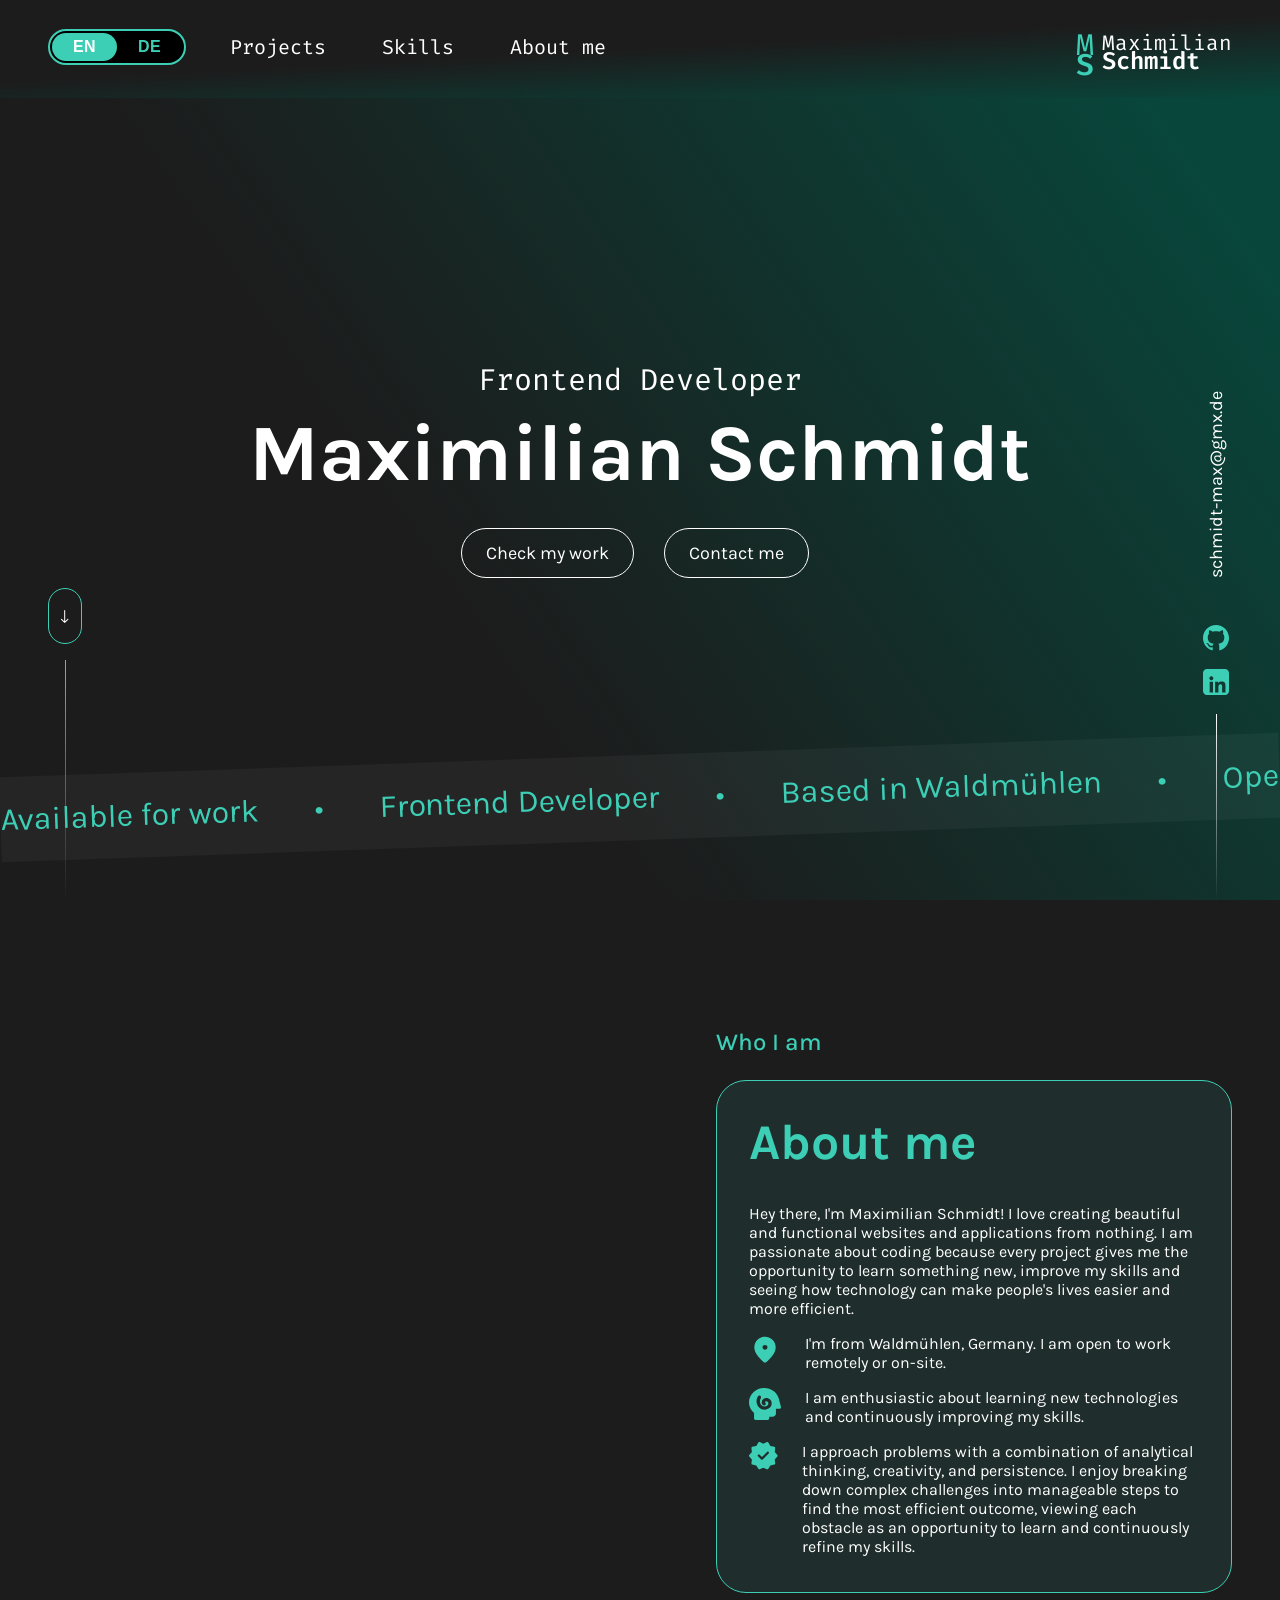
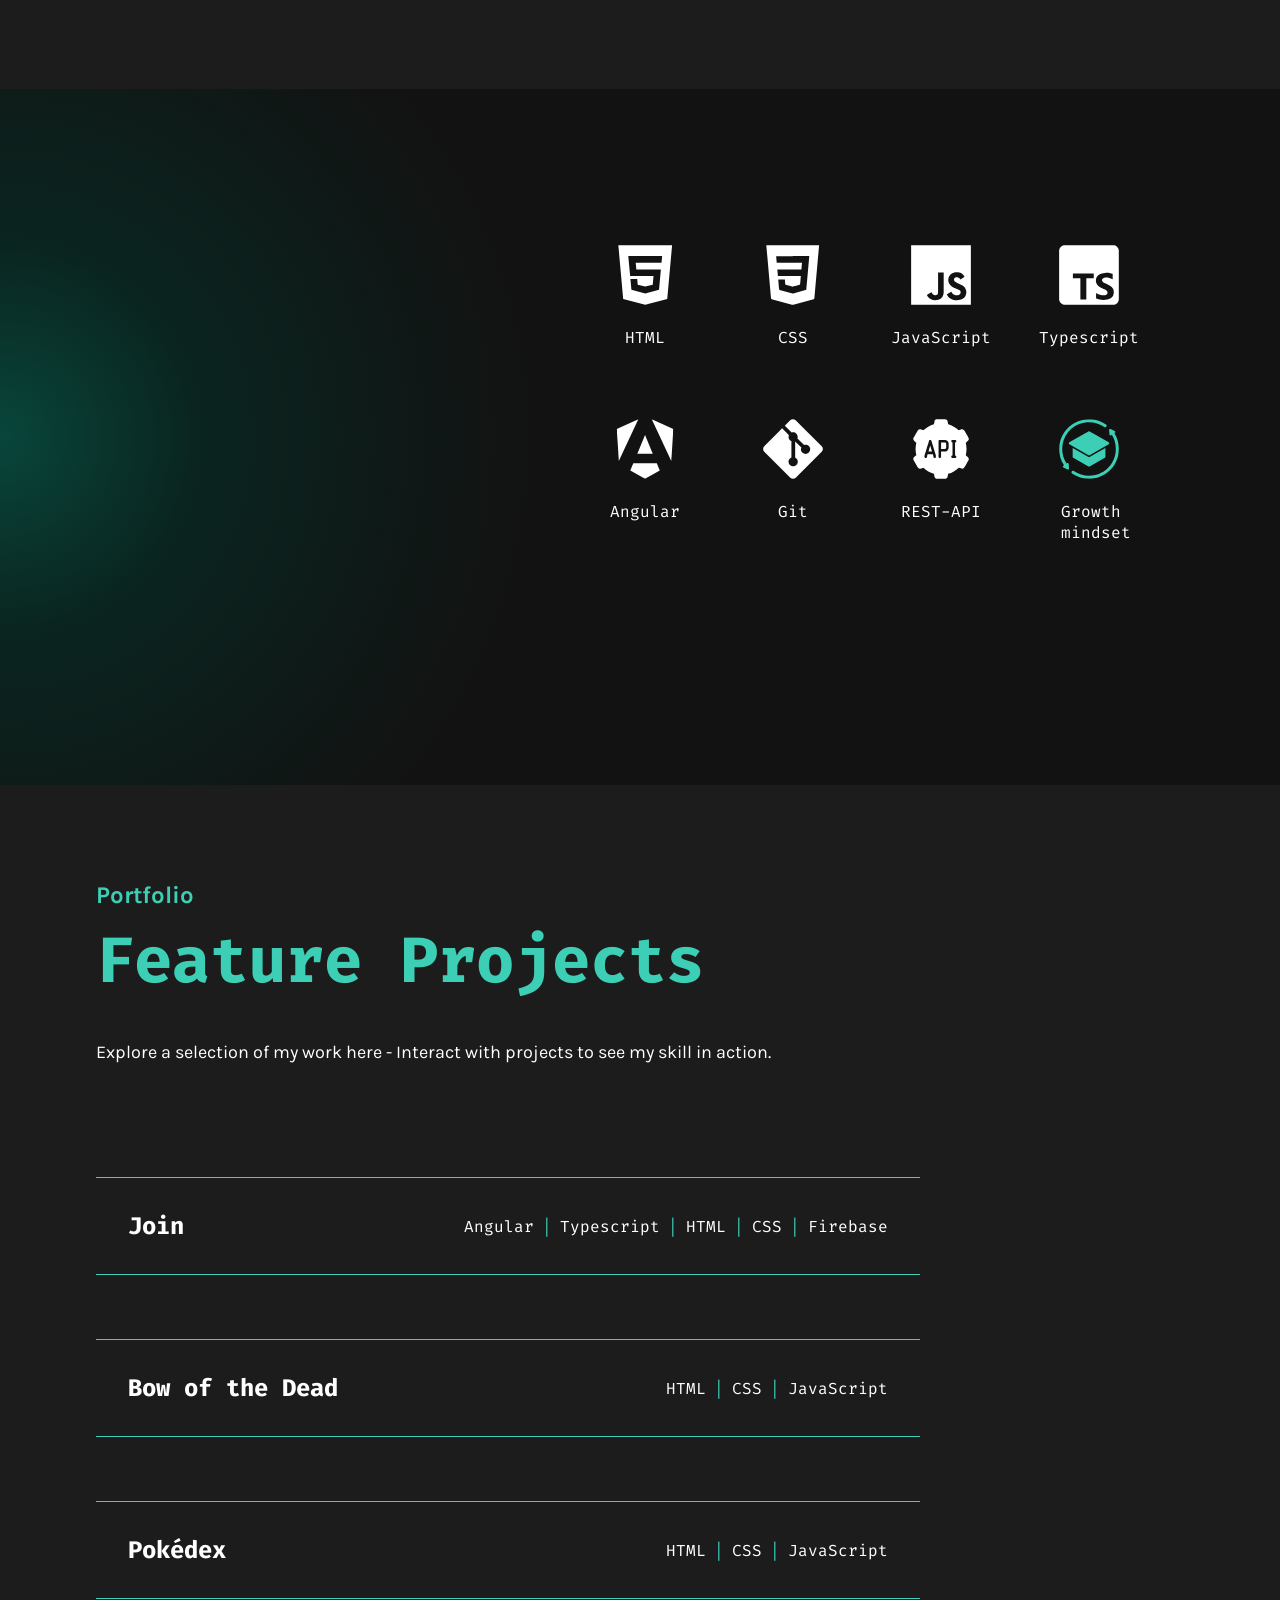
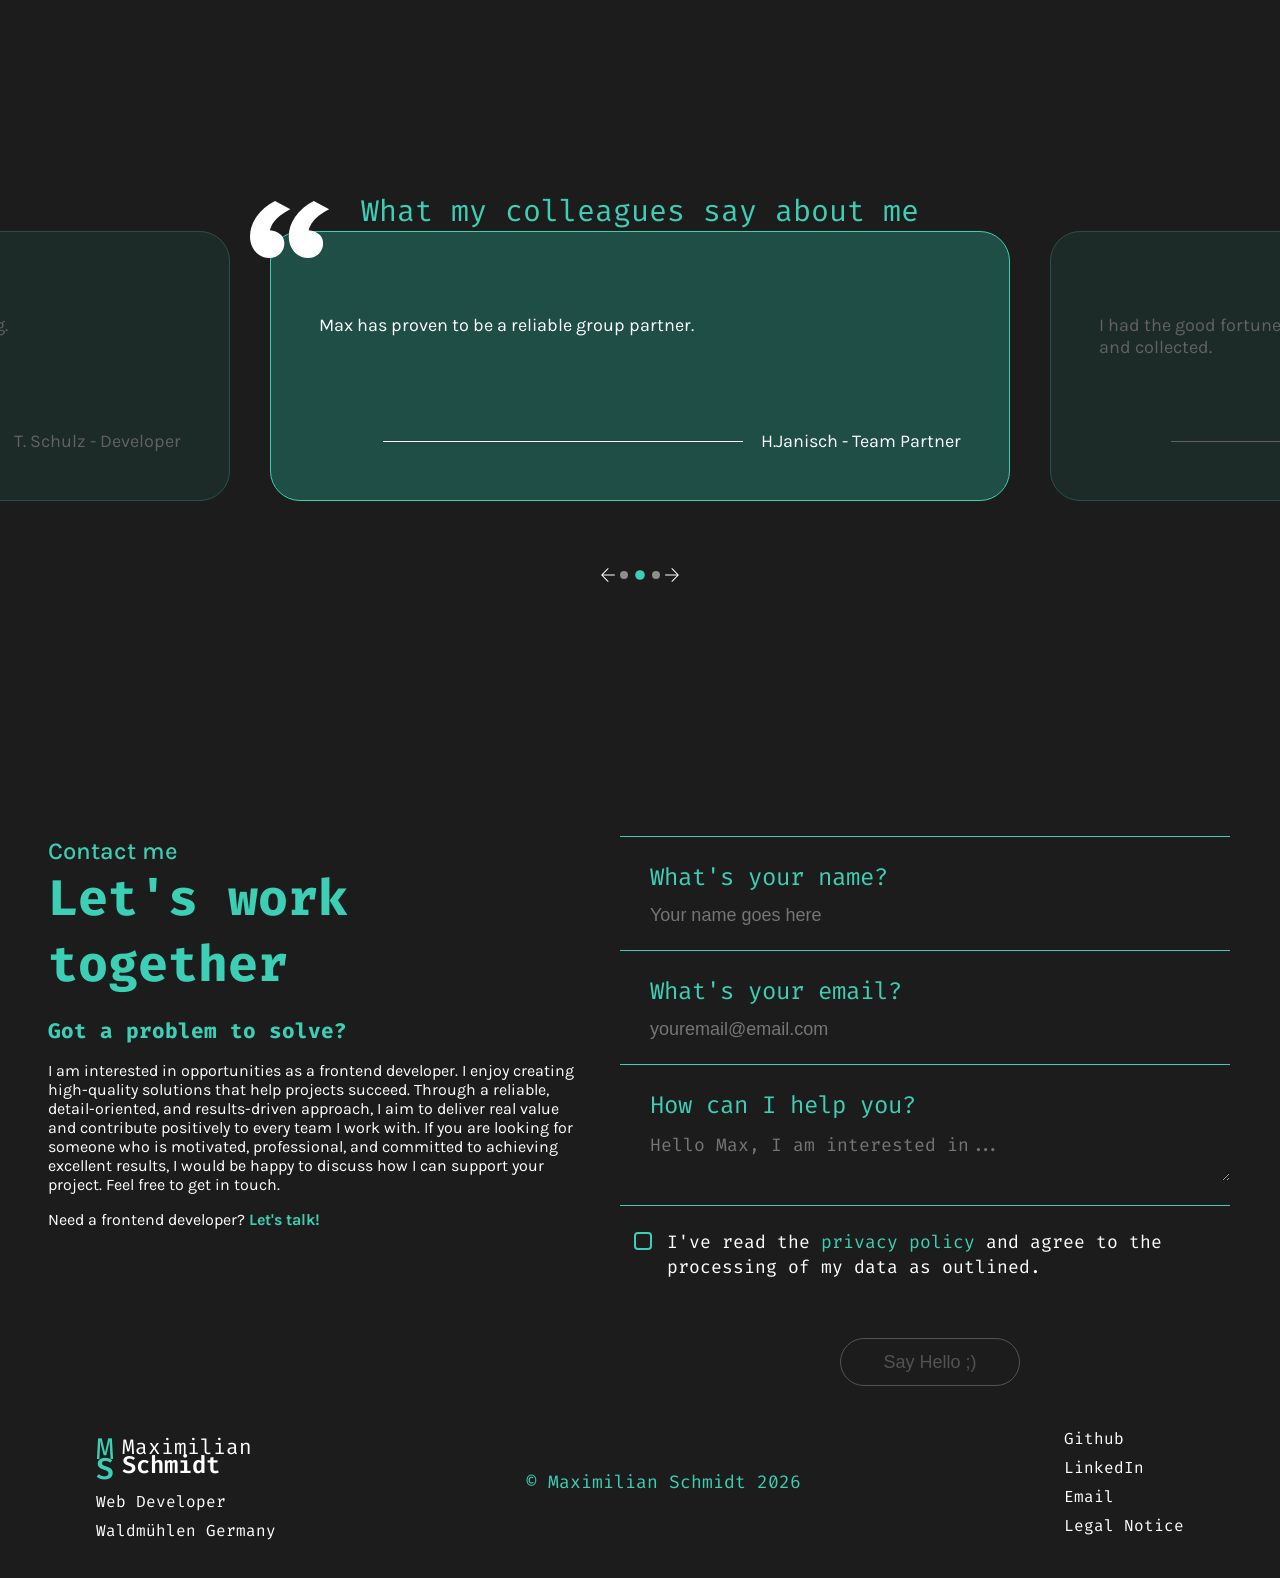
==== commit 69e8b5b3: "checked responsive design and survey cards" ====
--- a/index.html
+++ b/index.html
@@ -390,7 +390,7 @@
         </div>
     </div>
 
-  <div class="other-people">
+ <div class="other-people">
     <div class="other-people__headline" data-translate="colleaguesHeadline">
         What my colleagues say about me
     </div>
@@ -443,8 +443,8 @@
         <img class="people__arrow-left" src="img/colleagues/arrow_back.svg" alt="Back" onclick="switchTestimonial(-1)">
 
         <div class="dots">
+            <span class="dot"></span>
             <span class="dot active"></span>
-            <span class="dot"></span>
             <span class="dot"></span>
         </div>
 
--- a/css/style/other-people.css
+++ b/css/style/other-people.css
@@ -73,6 +73,8 @@
     max-width: 740px;
     height: 300px;
     margin-bottom: 32px;
+    display: flex;
+    justify-content: center;
 }
 
 .fixed-quote-icon {
@@ -93,6 +95,7 @@
     left: 0;
     height: 100%;
     transition: transform 0.5s ease-in-out;
+    width: max-content; 
 }
 
 .testimonial-card {
@@ -106,7 +109,8 @@
     border-radius: 30px;
     height: 270px; 
     width: 740px;
-    min-width: 740px;
+    max-width: calc(100vw - 48px);
+    min-width: unset;
     padding: 64px 48px 48px 48px;
     box-sizing: border-box;
     opacity: 0.3; 
--- a/css/style/contact-me.css
+++ b/css/style/contact-me.css
@@ -69,6 +69,19 @@
     padding-bottom: 24px;
     margin-left: -10px;
     padding-left: 30px;
+    position: relative;
+}
+
+.field-error-message {
+    position: absolute;
+    bottom: 4px;
+    left: 30px; 
+    color: #EC7B7BCC;
+    font-family: 'karla';
+    font-size: 13px;
+    font-weight: 500;
+    pointer-events: none;
+    display: none;
 }
 
 .form-content {
--- a/css/responsive/responsive.css
+++ b/css/responsive/responsive.css
@@ -1,3 +1,11 @@
+@media (min-width: 1440px) {
+    
+    .navigation {
+        padding-left: 0px;
+        padding-right: 0px;
+    }
+}
+
 @media (min-width: 1024px ) and (max-width: 1280px) {
 
 .navigation {
@@ -194,6 +202,7 @@
 
 .skills {
     padding-right: var(--spacing-xs);
+    justify-content: center;
 }
 
 .skill-set-description {
@@ -233,13 +242,10 @@
     padding-bottom: var(--spacing-lg);
 }
 
-.testimonial-container {
-    transform: translateX(-560px);
-}
-
 .testimonial-card {
     width: 600px;
-    min-width: 600px;
+    max-width: calc(100vw - 80px);
+    min-width: unset;
 }
 
 .fixed-quote-icon {
--- a/css/responsive/mobile-landscape.css
+++ b/css/responsive/mobile-landscape.css
@@ -152,6 +152,7 @@
 
 .skills {
     padding-right: var(--spacing-xs);
+    justify-content: center;
 }
 
 .skills__icon {
@@ -207,22 +208,19 @@
 }
 
 .other-people__headline {
+    width: 90%;
     padding-bottom: var(--spacing-lg);
     font-size: var(--spacing-lg);
 }
 
-.testimonial-container {
-    transform: translateX(-330px);
-}
-
 .testimonial-card {
     width: 360px;
-    min-width: 360px;
+    max-width: calc(100vw - 48px);
+    min-width: unset;
     padding-top: 50px;
     padding-left: 32px;
     padding-bottom: 20px;
 }
-
 .fixed-quote-icon {
     width: 67px;
     top: -2px;
--- a/css/responsive/mobile.css
+++ b/css/responsive/mobile.css
@@ -169,6 +169,7 @@
 
 .skills {
     padding-right: var(--spacing-md);
+    justify-content: center;
 }
 
 .skills__icon {
@@ -233,17 +234,15 @@
 }
 
 .other-people__headline {
+    width: 90%;
     padding-bottom: var(--spacing-lg);
     font-size: var(--spacing-lg);
 }
 
-.testimonial-container {
-    transform: translateX(-330px);
-}
-
 .testimonial-card {
     width: 270px;
-    min-width: 270px;
+    max-width: calc(100vw - 32px);
+    min-width: unset;
     padding-top: 50px;
     padding-left: 32px;
     padding-bottom: 20px;
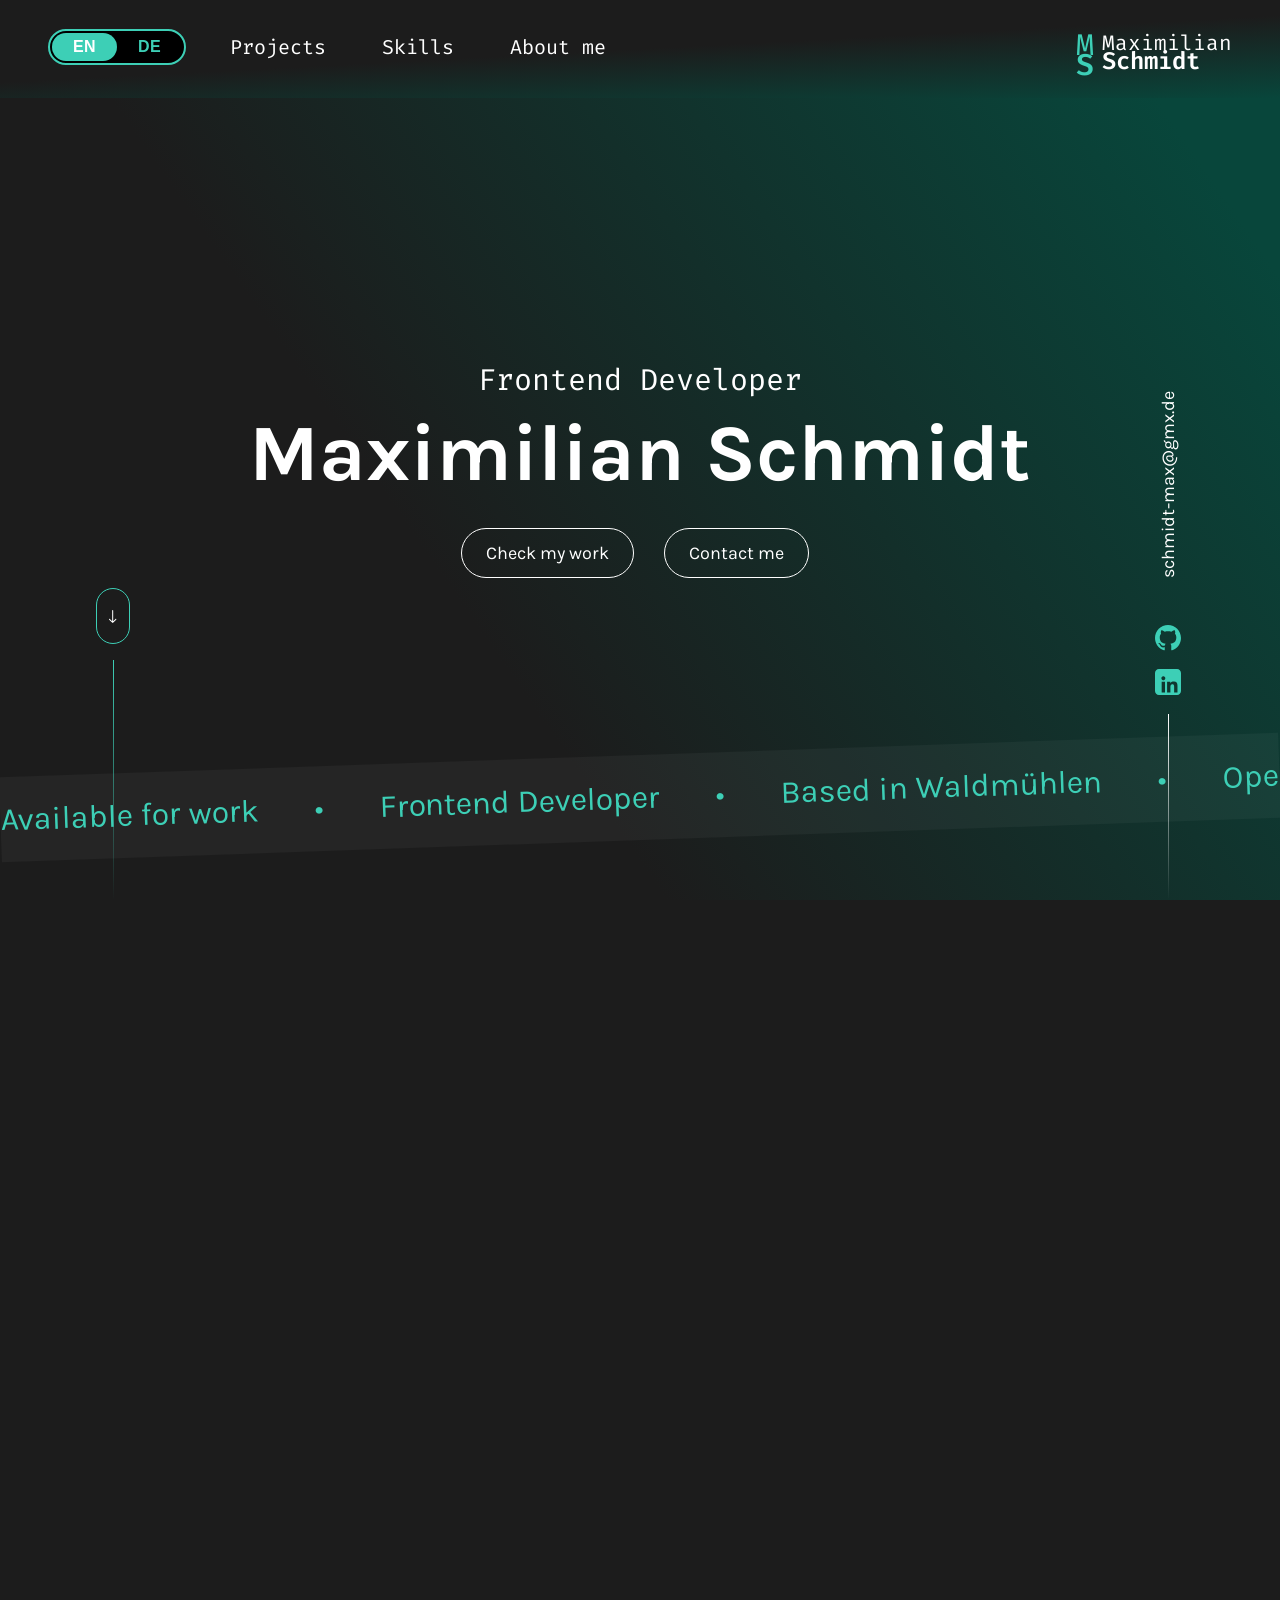
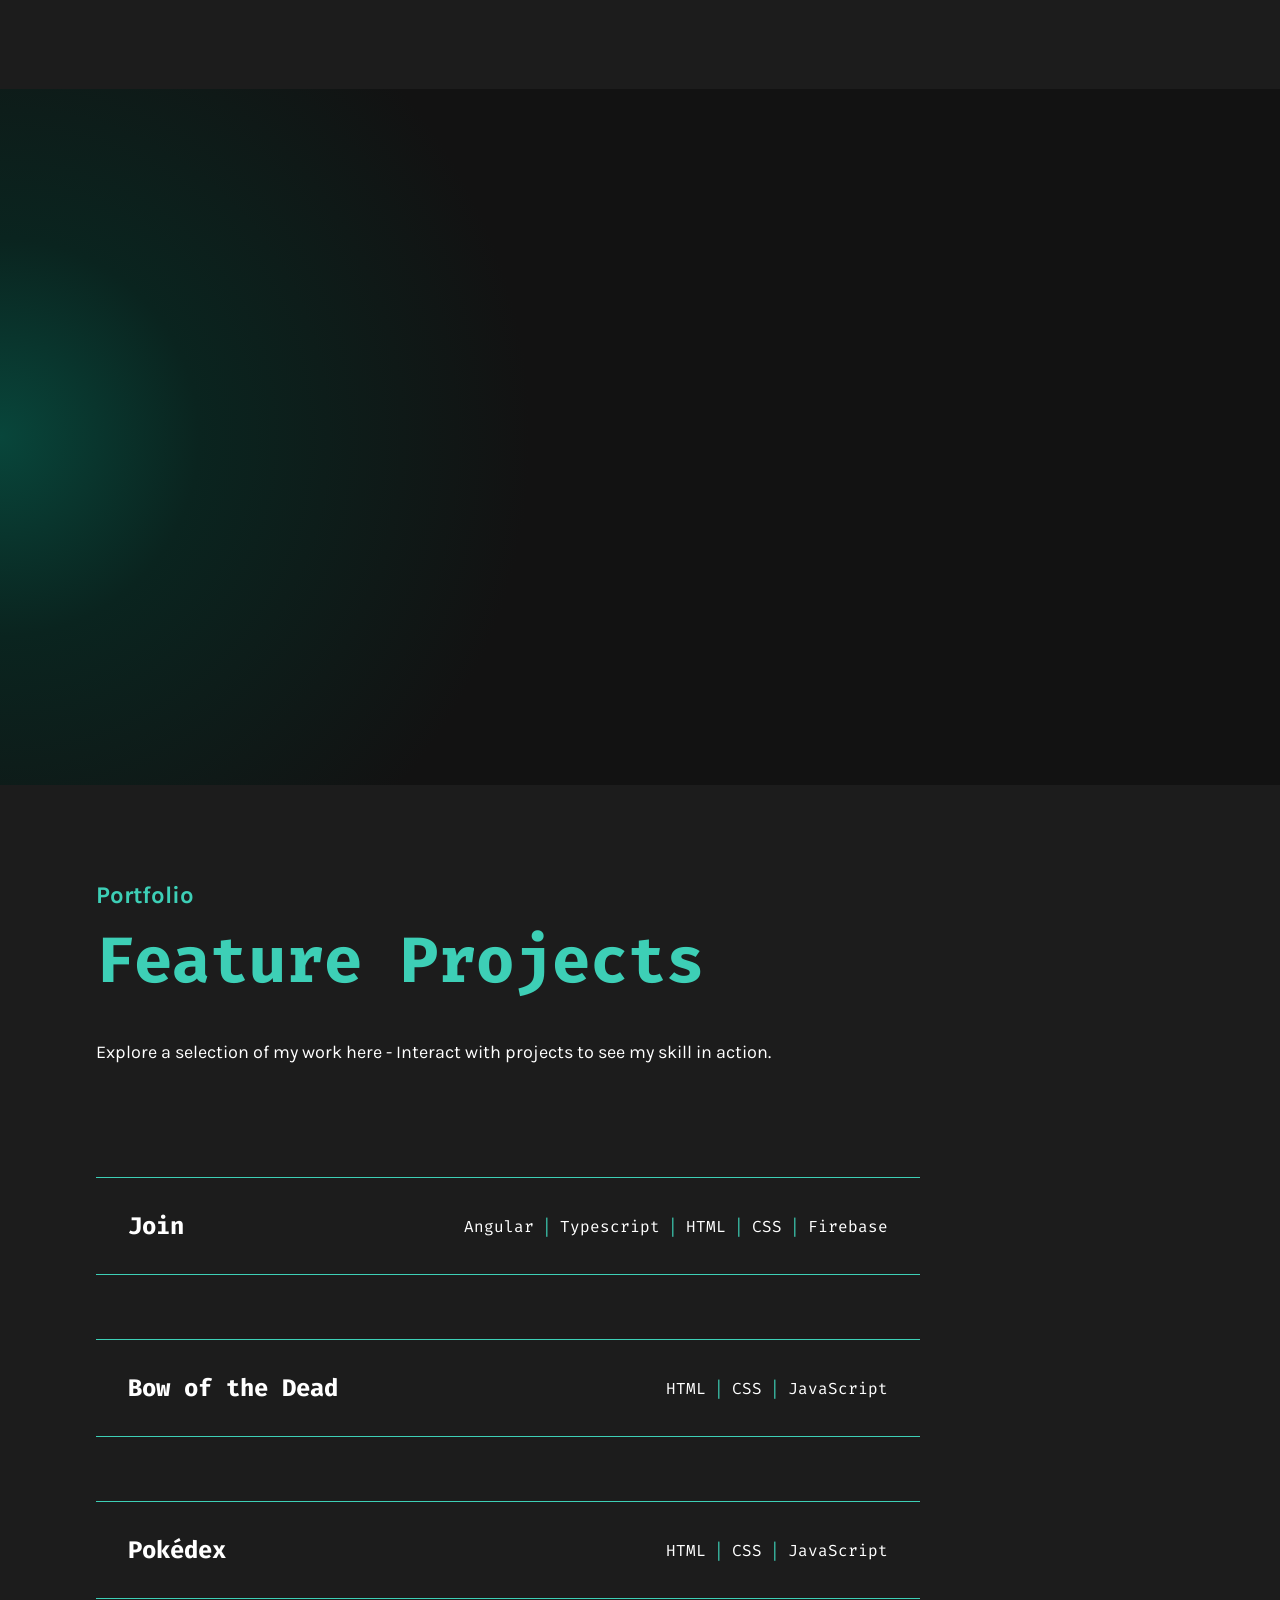
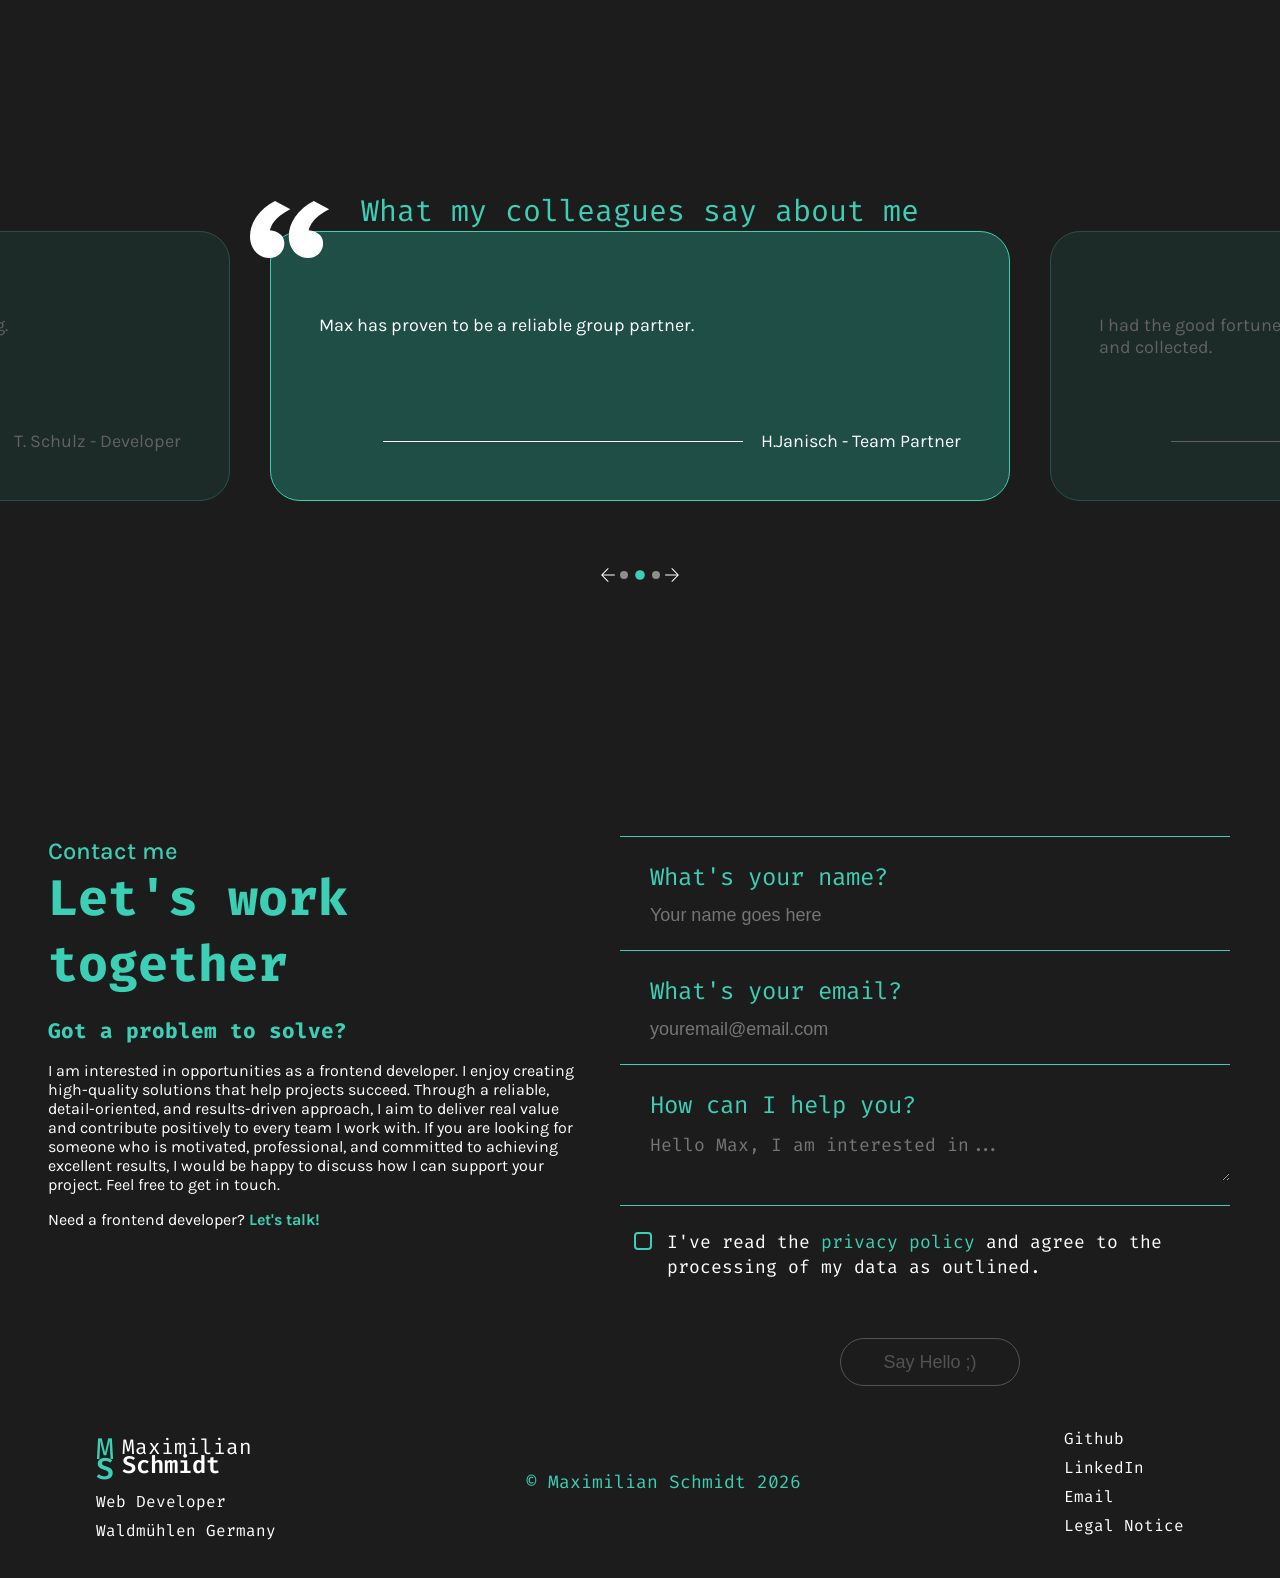
==== commit a5919d6d: "changed responsive design" ====
--- a/index.html
+++ b/index.html
@@ -26,6 +26,7 @@
     <link rel="stylesheet" href="css/responsive/mobile-landscape.css">
     <link rel="stylesheet" href="css/responsive/mobile.css">
     <link rel="stylesheet" href="css/responsive/mobile-short.css">
+    <link rel="stylesheet" href="css/responsive/responsive-big-screen.css">
 
     <link rel="icon" type="image/png" sizes="32x32" href="/favicon.png">
     
@@ -54,7 +55,7 @@
                             <img src="img/mobile/menu.svg" id="burger-img">
                         </div>
             
-                        <div class="nav-links" id="mobile-menu">
+                        <div class="nav-links mobile-menu">
                             <a href="#about-me" class="header-category" data-translate="navAbout">
                                 About me
                             </a>
@@ -601,7 +602,7 @@
                 Email
             </a>
 
-            <a class="footer-link" href="sites/legal.html">
+            <a class="footer-link" data-translate="LegalFooter" href="sites/legal.html">
                 Legal Notice
             </a>
         </div>
--- a/css/root/header.css
+++ b/css/root/header.css
@@ -224,4 +224,9 @@
 
 .nav-links .toggle {
     padding-top: 20px;
+}
+
+.mobile-menu.active {
+    background: linear-gradient(55.22deg, #1C1C1C 36.26%, #08463B 93.28%);
+    transition: background 0.3s ease-in-out;
 }
--- a/css/style/introduction.css
+++ b/css/style/introduction.css
@@ -66,12 +66,13 @@
 
 .intro-left-bar {
     position: absolute;
-    left: 48px;
+    left: 0px;
     bottom: 0;
     display: flex;
     flex-direction: column;
     align-items: center;
     z-index: 10;
+    padding-left: var(--spacing-5xl)
 }
 
 .arrow-circle {
@@ -102,12 +103,13 @@
 
 .intro-right-bar {
     position: absolute;
-    right: 48px;
+    right: 0px;
     bottom: 0;
     display: flex;
     flex-direction: column;
     align-items: center;
     z-index: 10;
+    padding-right: var(--spacing-5xl)
 }
 
 .introduction__text {
--- a/css/responsive/responsive.css
+++ b/css/responsive/responsive.css
@@ -1,11 +1,3 @@
-@media (min-width: 1440px) {
-    
-    .navigation {
-        padding-left: 0px;
-        padding-right: 0px;
-    }
-}
-
 @media (min-width: 1024px ) and (max-width: 1280px) {
 
 .navigation {
@@ -169,6 +161,14 @@
 
 .introduction__text {
     display: none;
+}
+
+.intro-left-bar {
+    padding-left: var(--spacing-xl);
+}
+
+.intro-right-bar {
+    padding-right: var(--spacing-xl);
 }
 
 .social-icons-email img {
--- a/css/responsive/mobile-landscape.css
+++ b/css/responsive/mobile-landscape.css
@@ -4,6 +4,10 @@
     padding-left: var(--spacing-xl);
     padding-right: var(--spacing-xl);
     flex-direction: row;
+}
+
+.logo-text {
+    display: none;
 }
 
 .header-category {
@@ -69,6 +73,14 @@
     display: none;
 }
 
+.intro-left-bar {
+    padding-left: var(--spacing-xl);
+}
+
+.intro-right-bar {
+    padding-right: var(--spacing-xl);
+}
+
 .vertical-line-left {
     height: 210px;
 }
--- a/css/responsive/mobile.css
+++ b/css/responsive/mobile.css
@@ -9,6 +9,10 @@
 .header-category {
     font-size: var(--font-size-lg);
     padding: var(--spacing-sm);
+}
+
+.logo-text {
+    display: none;
 }
 
 .burger-icon {
@@ -86,6 +90,14 @@
     display: none;
 }
 
+.intro-left-bar {
+    padding-left: var(--spacing-xl);
+}
+
+.intro-right-bar {
+    padding-right: var(--spacing-xl);
+}
+
 .vertical-line-left {
     height: 310px;
 }
--- a/css/responsive/responsive-big-screen.css
+++ b/css/responsive/responsive-big-screen.css
@@ -0,0 +1,25 @@
+@media (min-width: 1440px) {
+    
+    .navigation,
+    .about-me,
+    .skill-set, 
+    .projects, 
+    .contact,
+    .footer {
+        padding-left: 0px;
+        padding-right: 0px;
+    }
+
+    .intro-left-bar {
+        padding-left: 0px;
+    }
+
+    .intro-right-bar {
+        padding-right: 0px;
+    }
+
+    .contact-form {
+        padding-right: 0px;
+    }
+    
+}
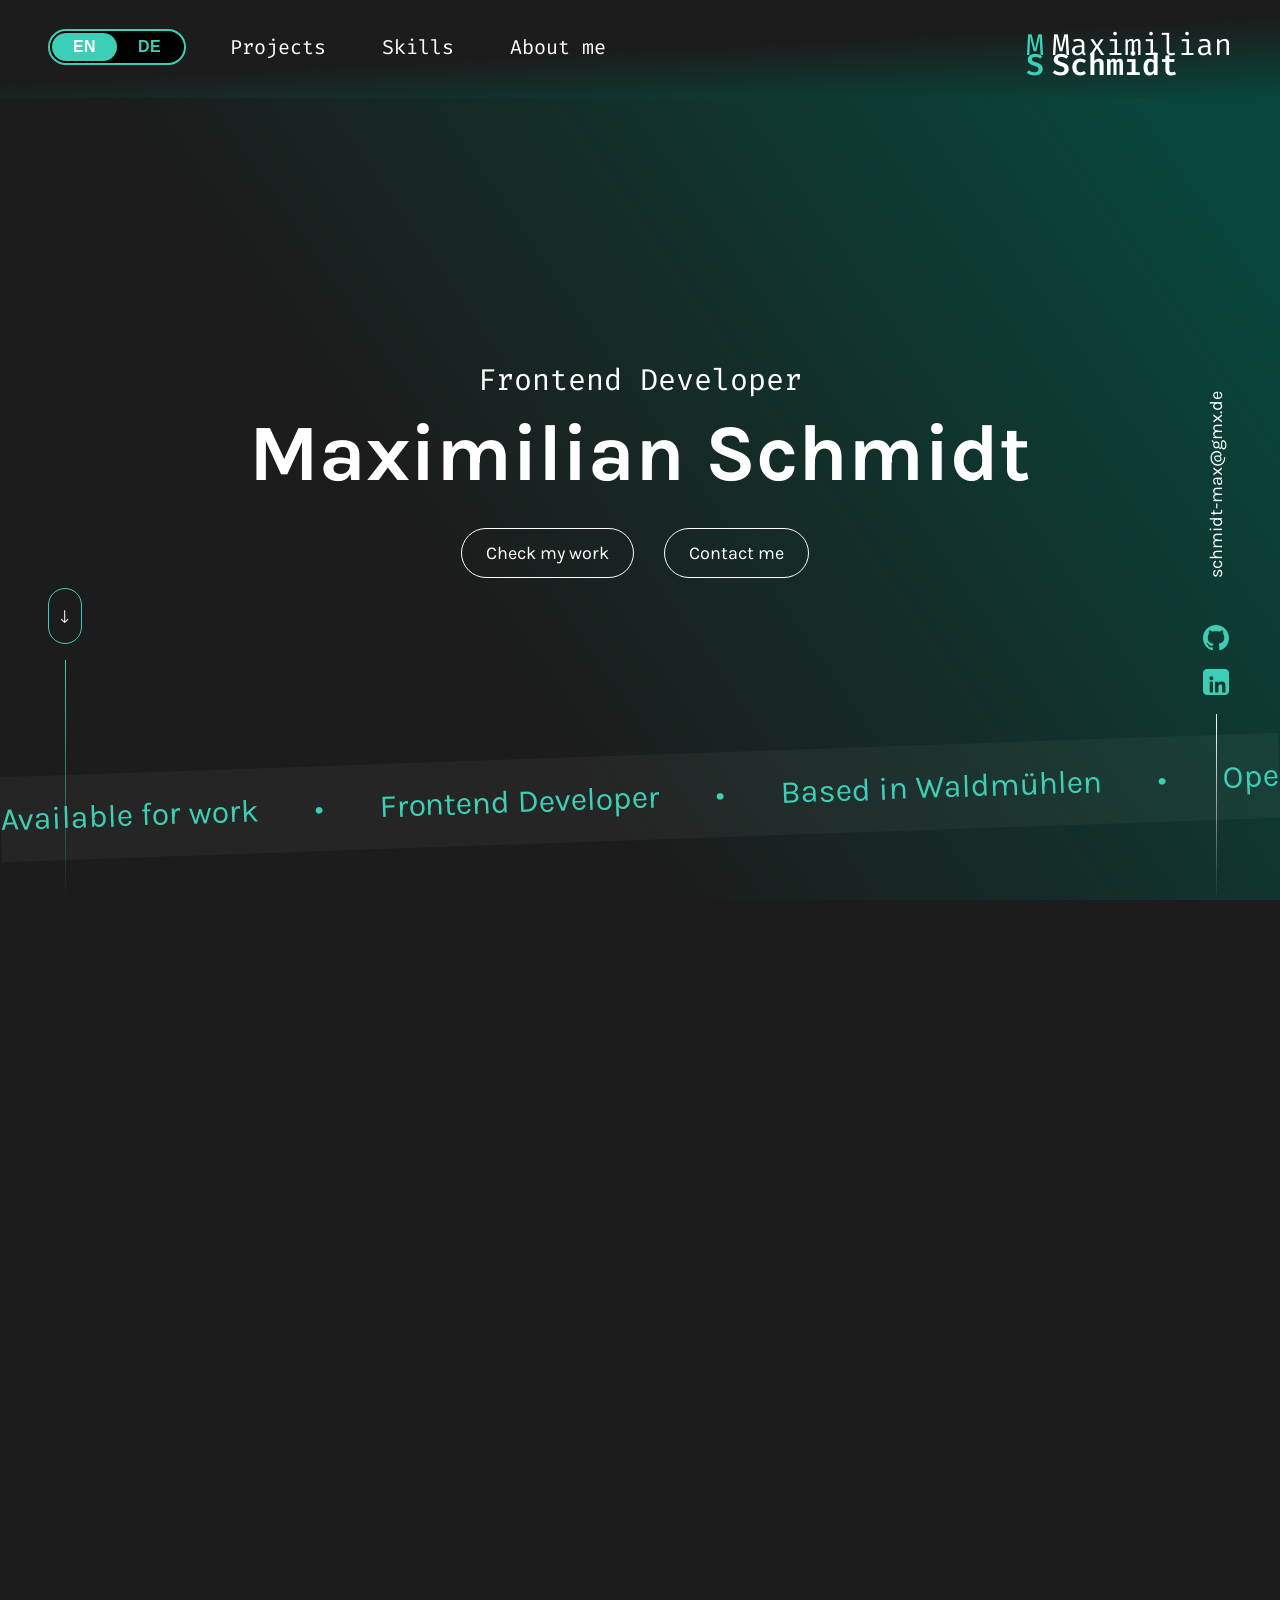
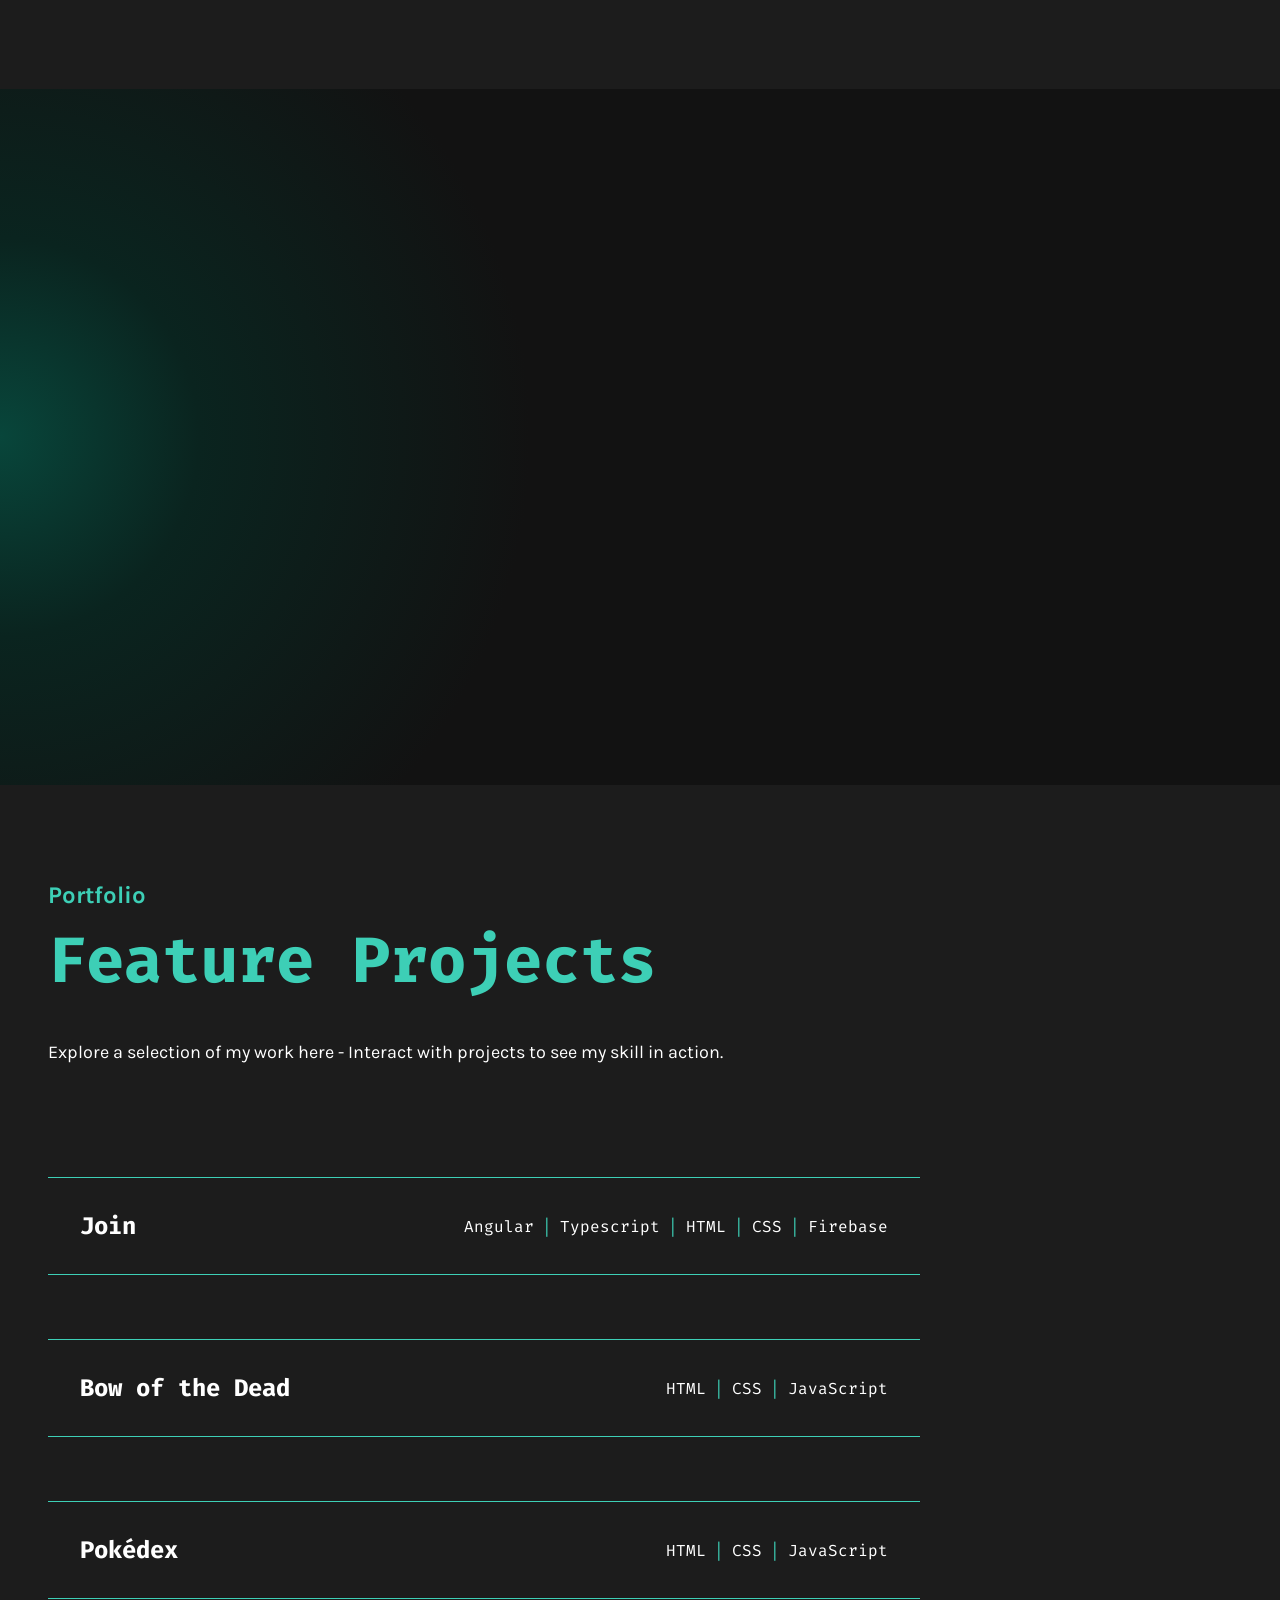
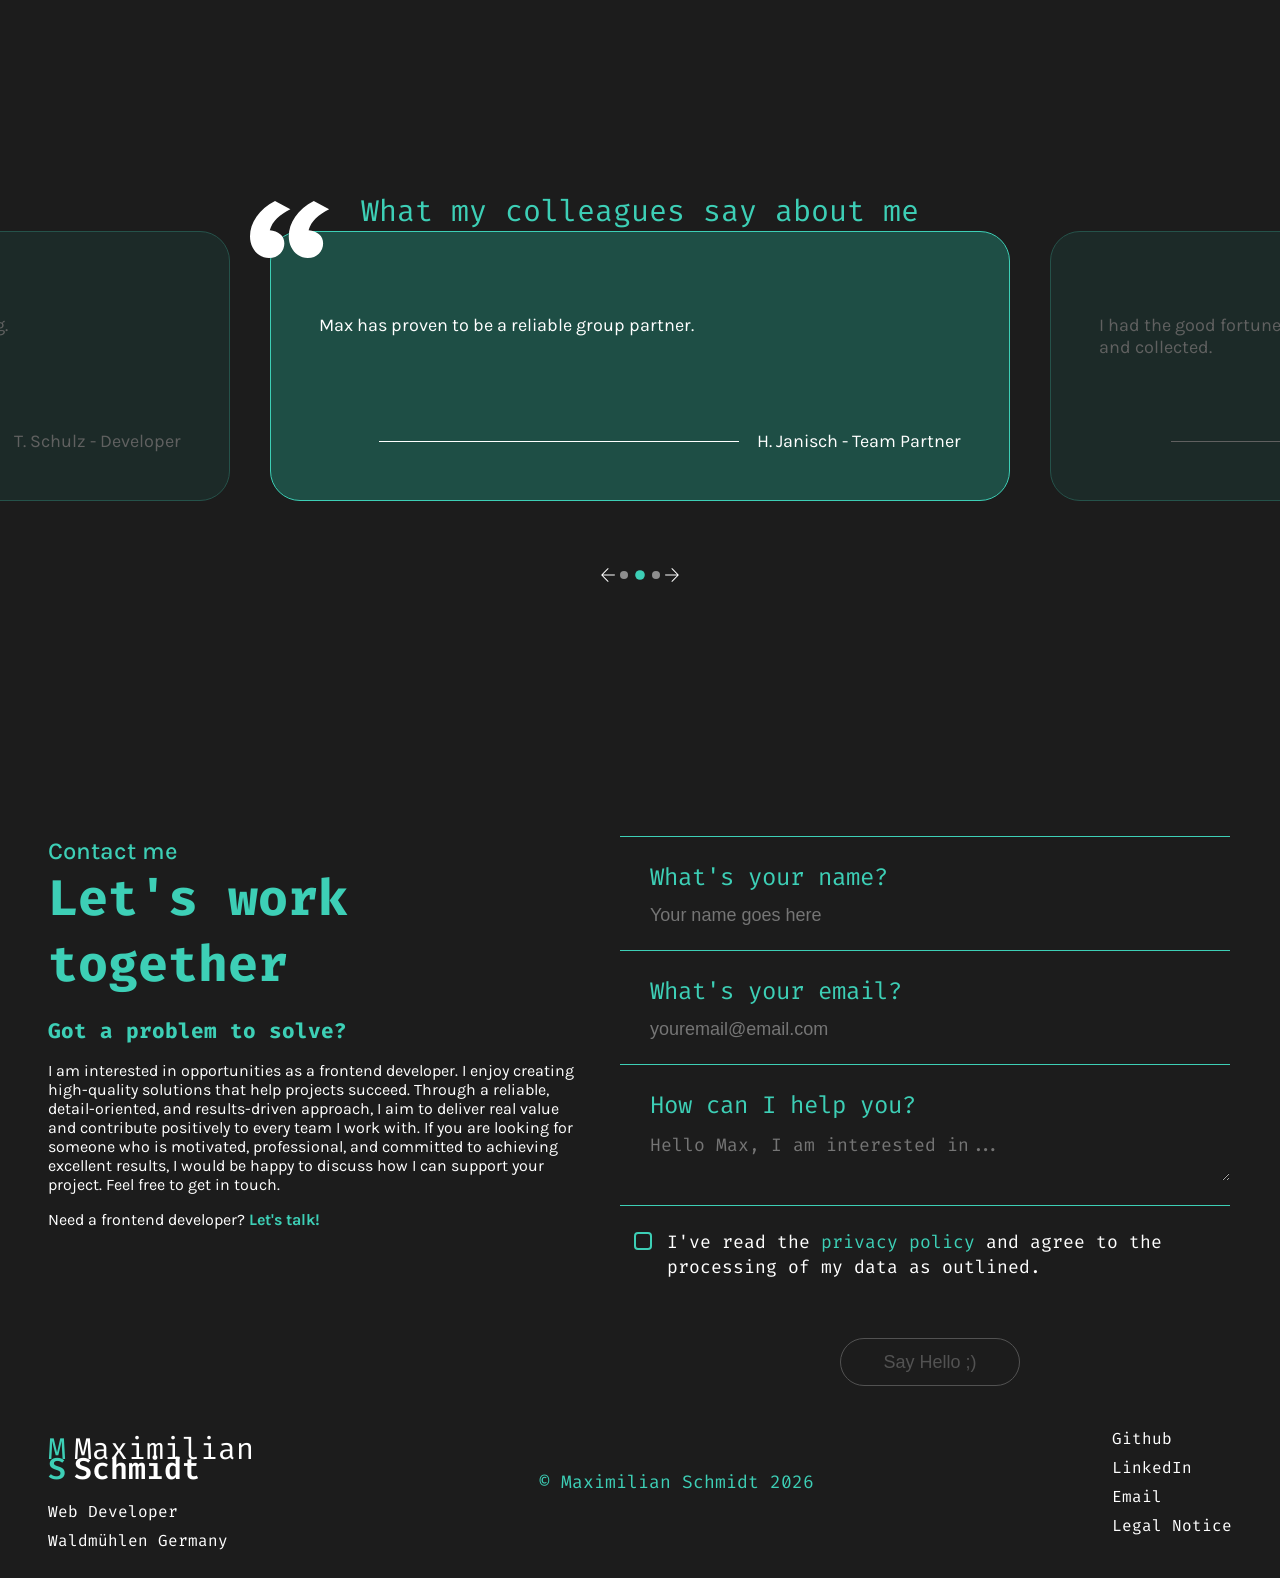
==== commit 8730049b: "fixed testimonial wrapper and style" ====
--- a/index.html
+++ b/index.html
@@ -289,7 +289,7 @@
                 <div class="skills__icon">
                     <img src="img/skillSet/api.svg" alt="REST-API">
                     <p>
-                        REST-API
+                        REST API
                     </p>
                 </div>
 
@@ -300,7 +300,7 @@
                     </p>
 
                     <div class="skill-tooltip">
-                        <span class="tooltip-text">I have a special interest in learning</span>
+                        <span class="tooltip-text" data-translate="SkillTooltip">I have a special interest in learning</span>
                         <div class="tooltip-frameworks">
                             <div class="framework">
                                 <img src="img/skillSet/React.svg" alt="React">
@@ -421,7 +421,7 @@
                 <div class="testimonial-footer">
                     <div class="footer-line"></div>
                     <span class="testimonial-author" data-translate="testimonialAuthor2">
-                        H.Janisch - Team Partner
+                        H. Janisch - Team Partner
                     </span>
                 </div>
             </div>
--- a/css/root/style.css
+++ b/css/root/style.css
@@ -41,17 +41,32 @@
     display: none !important;
 }
 
-.lets-talk__button:hover,
-.introduction__button:hover,
-.submit__button:hover {
-    border-color: var(--alternative-text-color);
-    color: var(--alternative-text-color);
+@media (hover: hover) {
+    .lets-talk__button:hover,
+    .introduction__button:hover,
+    .submit__button:hover {
+        border-color: var(--alternative-text-color);
+        color: var(--alternative-text-color);
+    }
+
+    .lets-talk__button:hover span,
+    .introduction__button:hover span, 
+    .submit__button:hover span {
+        animation: scrollButton 2s linear infinite;
+    }
 }
 
-.lets-talk__button:hover span,
-.introduction__button:hover span, 
-.submit__button:hover span {
-    animation: scrollButton 2s linear infinite;
+@media (hover: none) {
+    body .lets-talk__button,
+    body .introduction__button {
+        border-color: var(--alternative-text-color) !important;
+        color: var(--alternative-text-color) !important;
+    }
+
+    .lets-talk__button span,
+    .introduction__button span {
+        animation: scrollButton 2s linear infinite;
+    }
 }
 
 @keyframes scrollButton {
--- a/css/root/header.css
+++ b/css/root/header.css
@@ -164,16 +164,16 @@
 }
 
 .first-name {
-    font-size: var(--font-size-xl);
-    position: relative;
-    top: 10px;
+    font-size: var(--font-size-3xl);
+    position: relative;
+    top: 16px;
 }
 
 .last-name {
-    font-size: var(--font-size-2xl);
+    font-size: var(--font-size-3xl);
     font-weight: 600;
     position: relative;
-    top: -2px;
+    top: -4px;
 }
 
 .header-category {
--- a/css/style/projects.css
+++ b/css/style/projects.css
@@ -6,7 +6,8 @@
     display: flex;
     flex-direction: column;
     gap: var(--spacing-5xl);
-    padding: var(--spacing-5xl);
+    padding-top: var(--spacing-5xl);
+    padding-bottom: var(--spacing-5xl);
     padding-left: 96px;
     padding-right: 360px;
 }
--- a/css/responsive/responsive.css
+++ b/css/responsive/responsive.css
@@ -11,6 +11,18 @@
 
 .intro-headline-main {
     font-size: 80px;
+}
+
+.intro-left-bar {
+    padding-left: var(--spacing-2xl);
+}
+
+.intro-right-bar {
+    padding-right: var(--spacing-2xl);
+}
+
+.intro-headline-main {
+    padding-inline: var(--spacing-2xl);
 }
 
 .about-me {
@@ -37,6 +49,7 @@
 
 .skill-set {
     gap: var(--spacing-2xl);
+    padding-left: var(--spacing-2xl);
 }
 
 .skill-set-description {
@@ -65,6 +78,10 @@
     padding-bottom: var(--spacing-2xl);
     padding-right: var(--spacing-2xl);
     width: 90px;
+}
+
+.projects {
+    padding-left: var(--spacing-2xl);
 }
 
 .project-container:hover .project-image {
@@ -138,11 +155,42 @@
 }
 }
 
+.footer {
+    padding-inline: var(--spacing-2xl);
+}
+
 @media (min-width: 769px ) and (max-width: 1023px) {
 
 .navigation {
-    padding-left: var(--spacing-xl);
-    padding-right: var(--spacing-xl);
+    padding-left: var(--spacing-2xl);
+    padding-right: var(--spacing-2xl);
+}
+
+.nav-links {
+    gap: var(--spacing-md);
+}
+
+.logo-icon {
+    width: 3px;
+}
+
+.logo-icon .char-m {
+    font-size: var(--font-size-xl);
+}
+
+.logo-icon .char-s {
+    font-size: var(--font-size-xl);
+    top: -14px;
+}
+
+.first-name {
+    font-size: var(--font-size-xl);
+    top: 4px;
+}
+
+.last-name {
+    font-size: var(--font-size-xl);
+    top: -10px;
 }
 
 .header-category {
@@ -151,12 +199,14 @@
     padding-right: var(--spacing-sm);
 }
 
+
 .intro-headline-sub {
     font-size: var(--font-size-3xl);
 }
 
 .intro-headline-main {
     font-size: 80px;
+    padding-inline: var(--spacing-2xl);
 }
 
 .introduction__text {
@@ -164,11 +214,11 @@
 }
 
 .intro-left-bar {
-    padding-left: var(--spacing-xl);
+    padding-left: var(--spacing-2xl);
 }
 
 .intro-right-bar {
-    padding-right: var(--spacing-xl);
+    padding-right: var(--spacing-2xl);
 }
 
 .social-icons-email img {
@@ -198,6 +248,7 @@
     gap: var(--spacing-2xl);
     flex-direction: column;
     height: 100%;
+    padding-left: 0px;
 }
 
 .skills {
@@ -224,6 +275,10 @@
 .project {
     width: auto;
     min-width: 550px;
+}
+
+.projects {
+    padding-inline: var(--spacing-2xl);
 }
 
 .projects__text {
--- a/css/responsive/mobile-landscape.css
+++ b/css/responsive/mobile-landscape.css
@@ -67,6 +67,7 @@
 
 .intro-headline-main {
     font-size: 62px;
+    padding-inline: var(--spacing-2xl);
 }
 
 .introduction__text {
@@ -172,7 +173,7 @@
     font-size: var(--font-size-base);
     padding-bottom: var(--spacing-2xl);
     padding-right: var(--spacing-2xl);
-    width: 75px;
+    width: 90px;
 }
 
 .projects {
@@ -225,17 +226,39 @@
     font-size: var(--spacing-lg);
 }
 
+.carousel-wrapper {
+        width: 100%;
+        overflow: visible;
+        padding: 0 40px; 
+        box-sizing: border-box;
+    }
+
+#testimonial-belt {
+        display: flex;
+        gap: 16px;
+        width: max-content; 
+        transition: transform 0.3s ease-out;
+    }
+
 .testimonial-card {
-    width: 360px;
-    max-width: calc(100vw - 48px);
-    min-width: unset;
-    padding-top: 50px;
-    padding-left: 32px;
-    padding-bottom: 20px;
-}
+        width: calc(100vw - 80px) !important;
+        flex-shrink: 0;
+        box-sizing: border-box;
+        transform: scaleY(0.85); 
+        opacity: 0.7; 
+        transition: transform 0.4s cubic-bezier(0.25, 1, 0.5, 1), 
+                    opacity 0.4s ease;
+        transform-origin: center center; 
+    }
+
+    .testimonial-card.focused {
+        transform: scaleY(1);
+        opacity: 1;     
+    }
+    
 .fixed-quote-icon {
     width: 67px;
-    top: -2px;
+    top: -10px;
     left: 40px;
 }
 
--- a/css/responsive/mobile.css
+++ b/css/responsive/mobile.css
@@ -240,7 +240,7 @@
 
 .other-people {
     padding-top: var(--spacing-2xl);
-    padding-left: var(--spacing-md);
+    padding-left: 0px;
     padding-right: var(--spacing-xs);
     height: auto;
 }
@@ -251,19 +251,41 @@
     font-size: var(--spacing-lg);
 }
 
+.carousel-wrapper {
+        width: 100%;
+        overflow: visible;
+        padding: 0 20px; 
+        box-sizing: border-box;
+    }
+
+#testimonial-belt {
+        display: flex;
+        gap: 8px;
+        width: max-content; 
+        transition: transform 0.3s ease-out;
+        will-change: transform;
+    }
+
 .testimonial-card {
-    width: 270px;
-    max-width: calc(100vw - 32px);
-    min-width: unset;
-    padding-top: 50px;
-    padding-left: 32px;
-    padding-bottom: 20px;
-}
+        width: calc(100vw - 80px) !important;
+        flex-shrink: 0;
+        box-sizing: border-box;
+        transform: scaleY(0.85); 
+        opacity: 0.7; 
+        transition: transform 0.4s cubic-bezier(0.25, 1, 0.5, 1), 
+                    opacity 0.4s ease;
+        transform-origin: center center; 
+    }
+
+    .testimonial-card.focused {
+        transform: scaleY(1);
+        opacity: 1;     
+    }
 
 .fixed-quote-icon {
     width: 60px;
-    top: -10px;
-    left: -10px;
+    top: -15px;
+    left: 35px;
 }
 
 .testimonial-author {
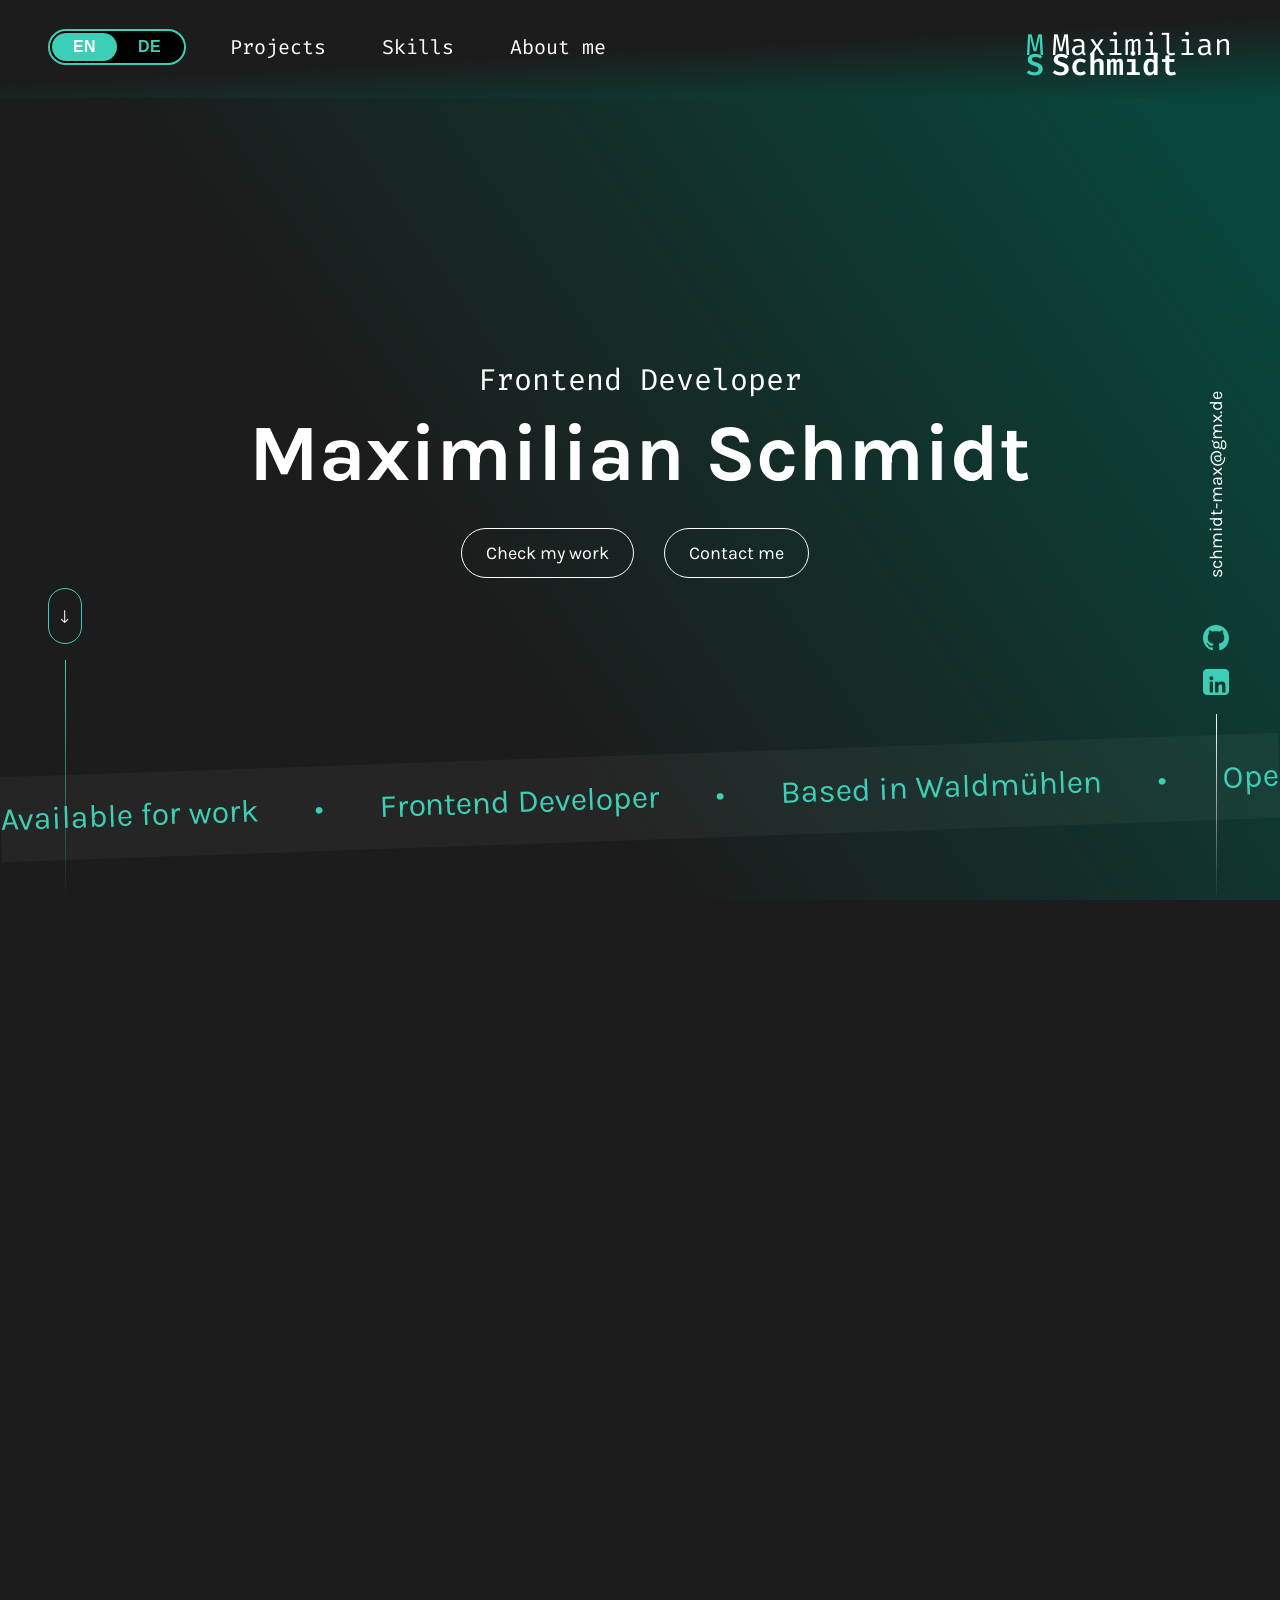
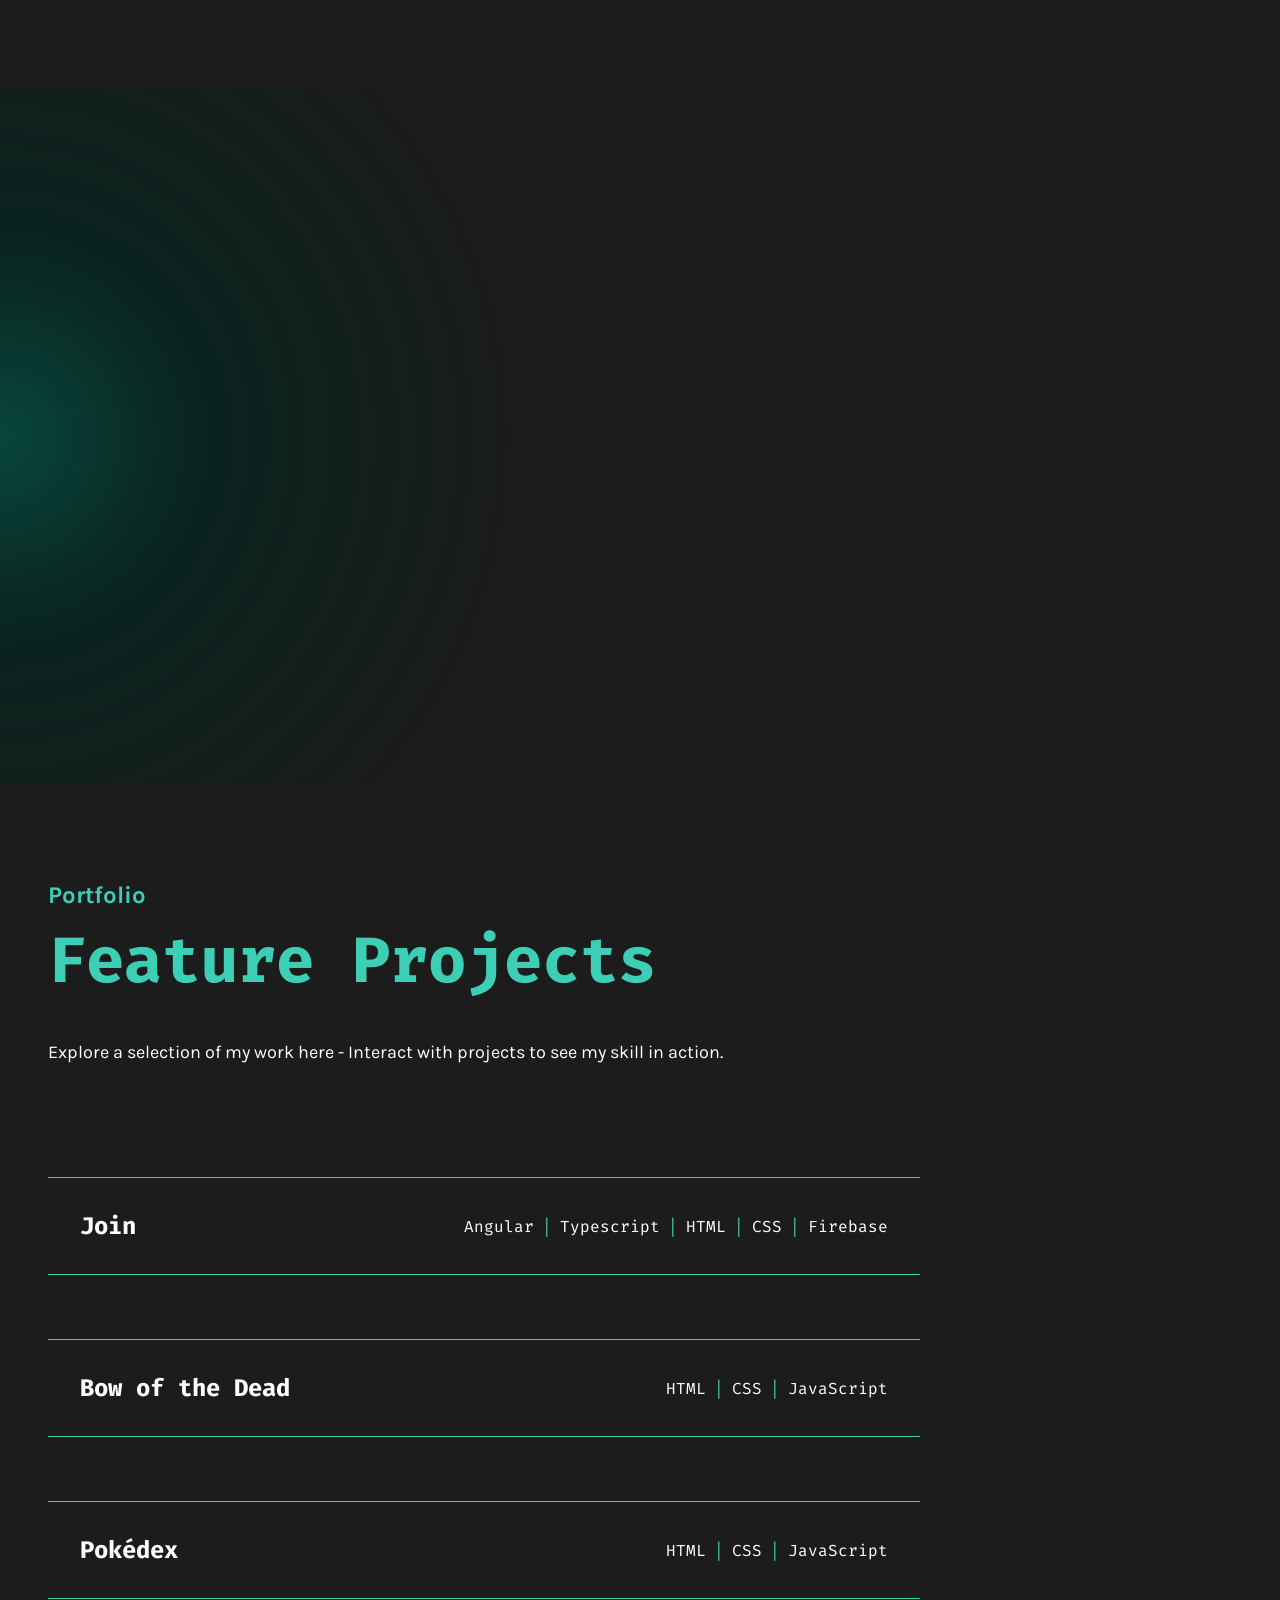
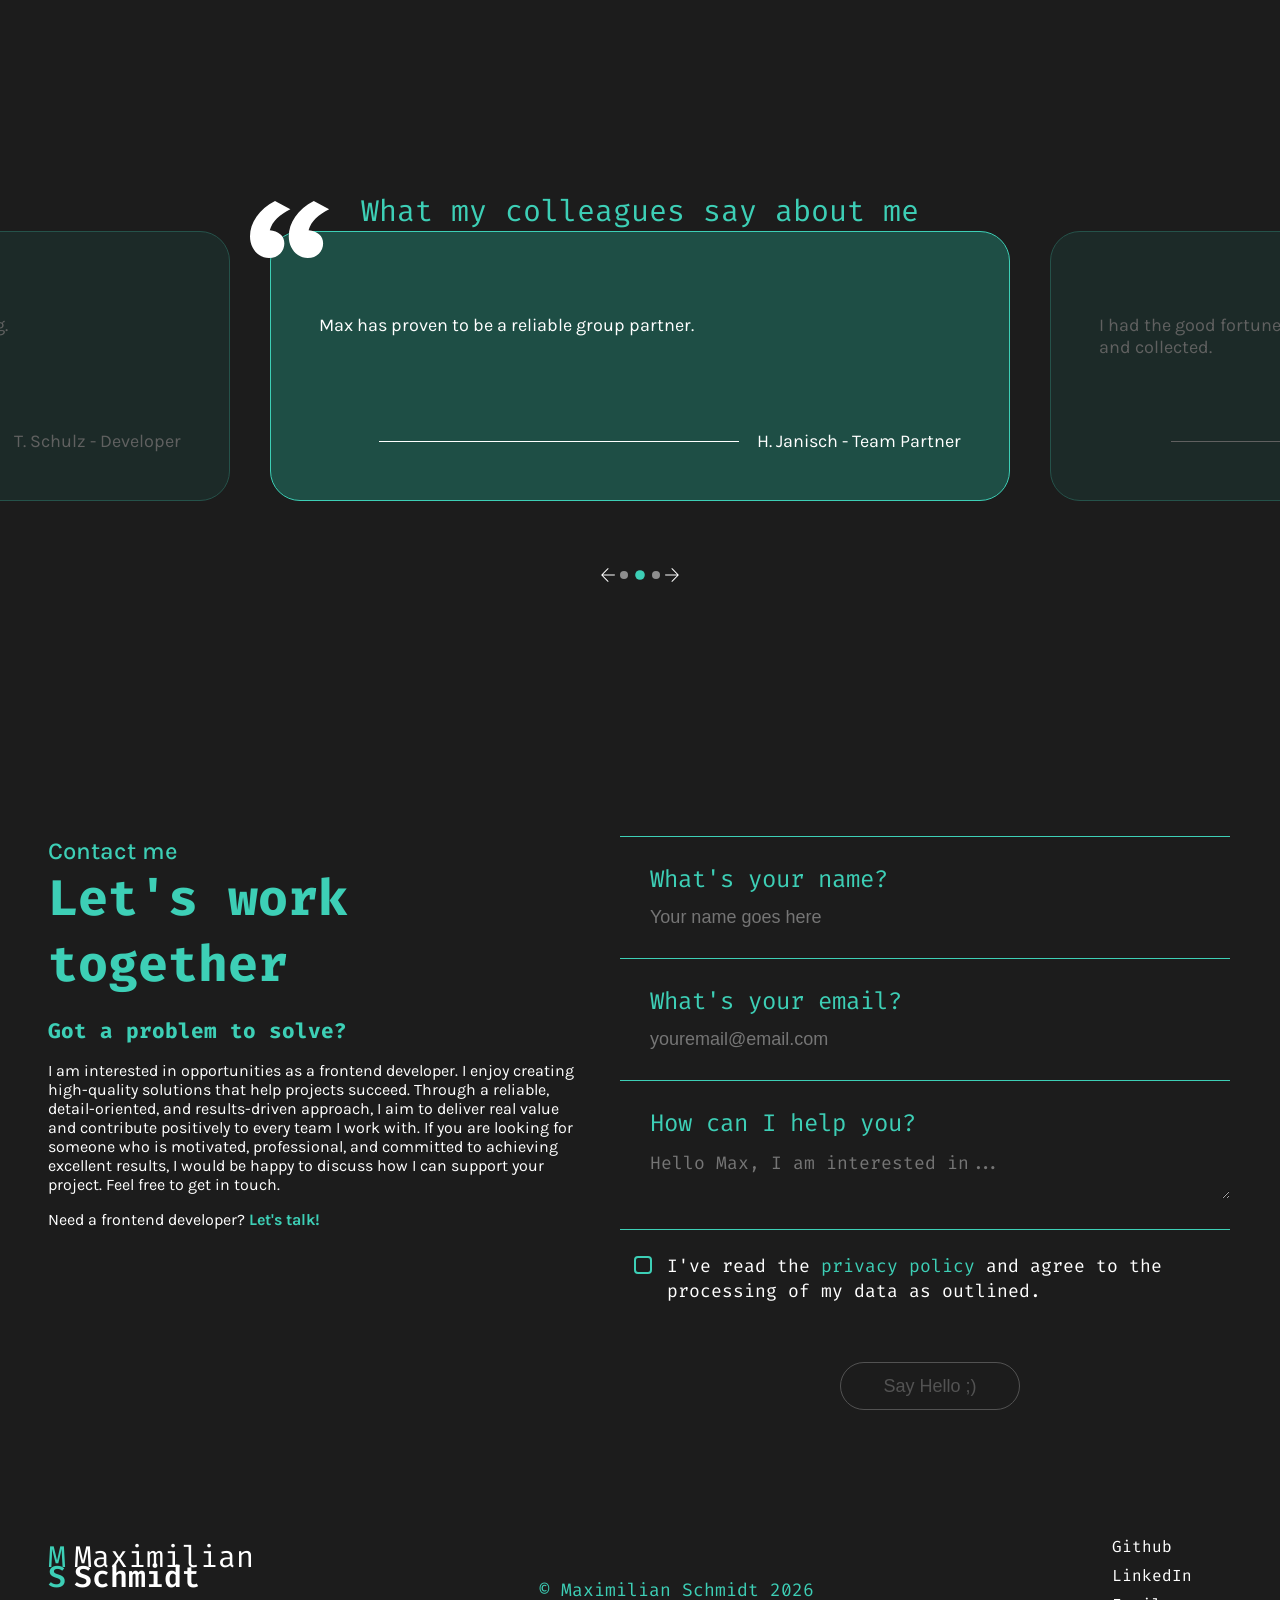
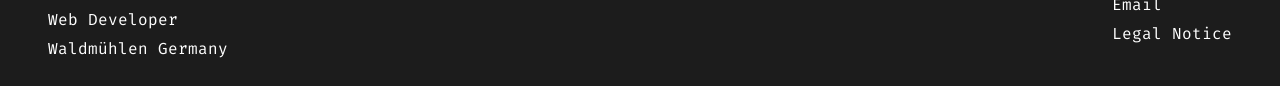
==== commit 66ad3bcb: "fixed background, wrapper and switch language for the form validation and projects" ====
--- a/index.html
+++ b/index.html
@@ -8,6 +8,7 @@
     <script src="js/script.js"></script>
     <script src="js/project-function.js"></script>
     <script src="js/project-info.js"></script>
+    <script src="js/wrapper.js"></script>
     <script src="templates/templates.js"></script>
     
     <link rel="stylesheet" href="css/root/style.css">
--- a/css/root/footer.css
+++ b/css/root/footer.css
@@ -7,7 +7,7 @@
     display: flex;
     align-items: center;
     justify-content: space-between;
-    padding-top: 200px;
+    padding-top: 180px;
     padding-left: var(--spacing-5xl);
     padding-right: var(--spacing-5xl);
     padding-bottom: var(--spacing-5xl);
--- a/css/style/skillset.css
+++ b/css/style/skillset.css
@@ -2,7 +2,7 @@
     padding-top: var(--spacing-5xl);
     padding-bottom: var(--spacing-3xl);
     width: 100%;
-    background: radial-gradient(circle at left, #08463B 0%, #0a241f 15%, #121212 40%);   
+    background: radial-gradient(circle at left, #08463B 0%, #0a241f 15%, #1C1C1C 40%);   
     background-size: cover;
     background-repeat: no-repeat;
     width: 100%;
--- a/css/style/contact-me.css
+++ b/css/style/contact-me.css
@@ -5,10 +5,8 @@
     box-sizing: border-box;
     display: flex;
     justify-content: space-between;
-    height: 541px;
     padding-top: var(--spacing-5xl);
     padding-left: var(--spacing-5xl);
-    padding-bottom: var(--spacing-5xl);
 }
 
 .contact-me-info{
@@ -65,8 +63,8 @@
     border-top: 1px solid var(--alternative-text-color);
     border-bottom: 1px solid var(--alternative-text-color);
     margin-top: -1px; 
-    padding-top: 24px;
-    padding-bottom: 24px;
+    padding-top: 26px;
+    padding-bottom: 30px;
     margin-left: -10px;
     padding-left: 30px;
     position: relative;
@@ -74,11 +72,11 @@
 
 .field-error-message {
     position: absolute;
-    bottom: 4px;
+    bottom: 6px;
     left: 30px; 
     color: #EC7B7BCC;
     font-family: 'karla';
-    font-size: 13px;
+    font-size: 16px;
     font-weight: 500;
     pointer-events: none;
     display: none;
--- a/css/responsive/responsive.css
+++ b/css/responsive/responsive.css
@@ -170,25 +170,25 @@
     gap: var(--spacing-md);
 }
 
-.logo-icon {
+.navigation .logo-icon {
     width: 3px;
 }
 
-.logo-icon .char-m {
-    font-size: var(--font-size-xl);
-}
-
-.logo-icon .char-s {
+.navigation .logo-icon .char-m {
+    font-size: var(--font-size-xl);
+}
+
+.navigation .logo-icon .char-s {
     font-size: var(--font-size-xl);
     top: -14px;
 }
 
-.first-name {
+.navigation .first-name {
     font-size: var(--font-size-xl);
     top: 4px;
 }
 
-.last-name {
+.navigation .last-name {
     font-size: var(--font-size-xl);
     top: -10px;
 }
--- a/css/responsive/mobile-landscape.css
+++ b/css/responsive/mobile-landscape.css
@@ -6,7 +6,7 @@
     flex-direction: row;
 }
 
-.logo-text {
+.navigation .logo-text {
     display: none;
 }
 
@@ -325,8 +325,8 @@
 
 .footer {
     padding-top: var(--spacing-2xl);
-    padding-left: var(--spacing-2xl);
-    padding-right: var(--spacing-2xl);
+    padding-left: var(--spacing-lg);
+    padding-right: var(--spacing-lg);
     padding-bottom: 0px;
 }
 
--- a/css/responsive/mobile.css
+++ b/css/responsive/mobile.css
@@ -1,8 +1,8 @@
 @media (max-width: 478px) {
 
 .navigation {
-    padding-left: var(--spacing-xl);
-    padding-right: var(--spacing-xl);
+    padding-left: var(--spacing-md);
+    padding-right: var(--spacing-md);
     flex-direction: row;
 }
 
@@ -11,7 +11,7 @@
     padding: var(--spacing-sm);
 }
 
-.logo-text {
+.navigation .logo-text {
     display: none;
 }
 
@@ -91,11 +91,11 @@
 }
 
 .intro-left-bar {
-    padding-left: var(--spacing-xl);
+    padding-left: var(--spacing-md);
 }
 
 .intro-right-bar {
-    padding-right: var(--spacing-xl);
+    padding-right: var(--spacing-md);
 }
 
 .vertical-line-left {
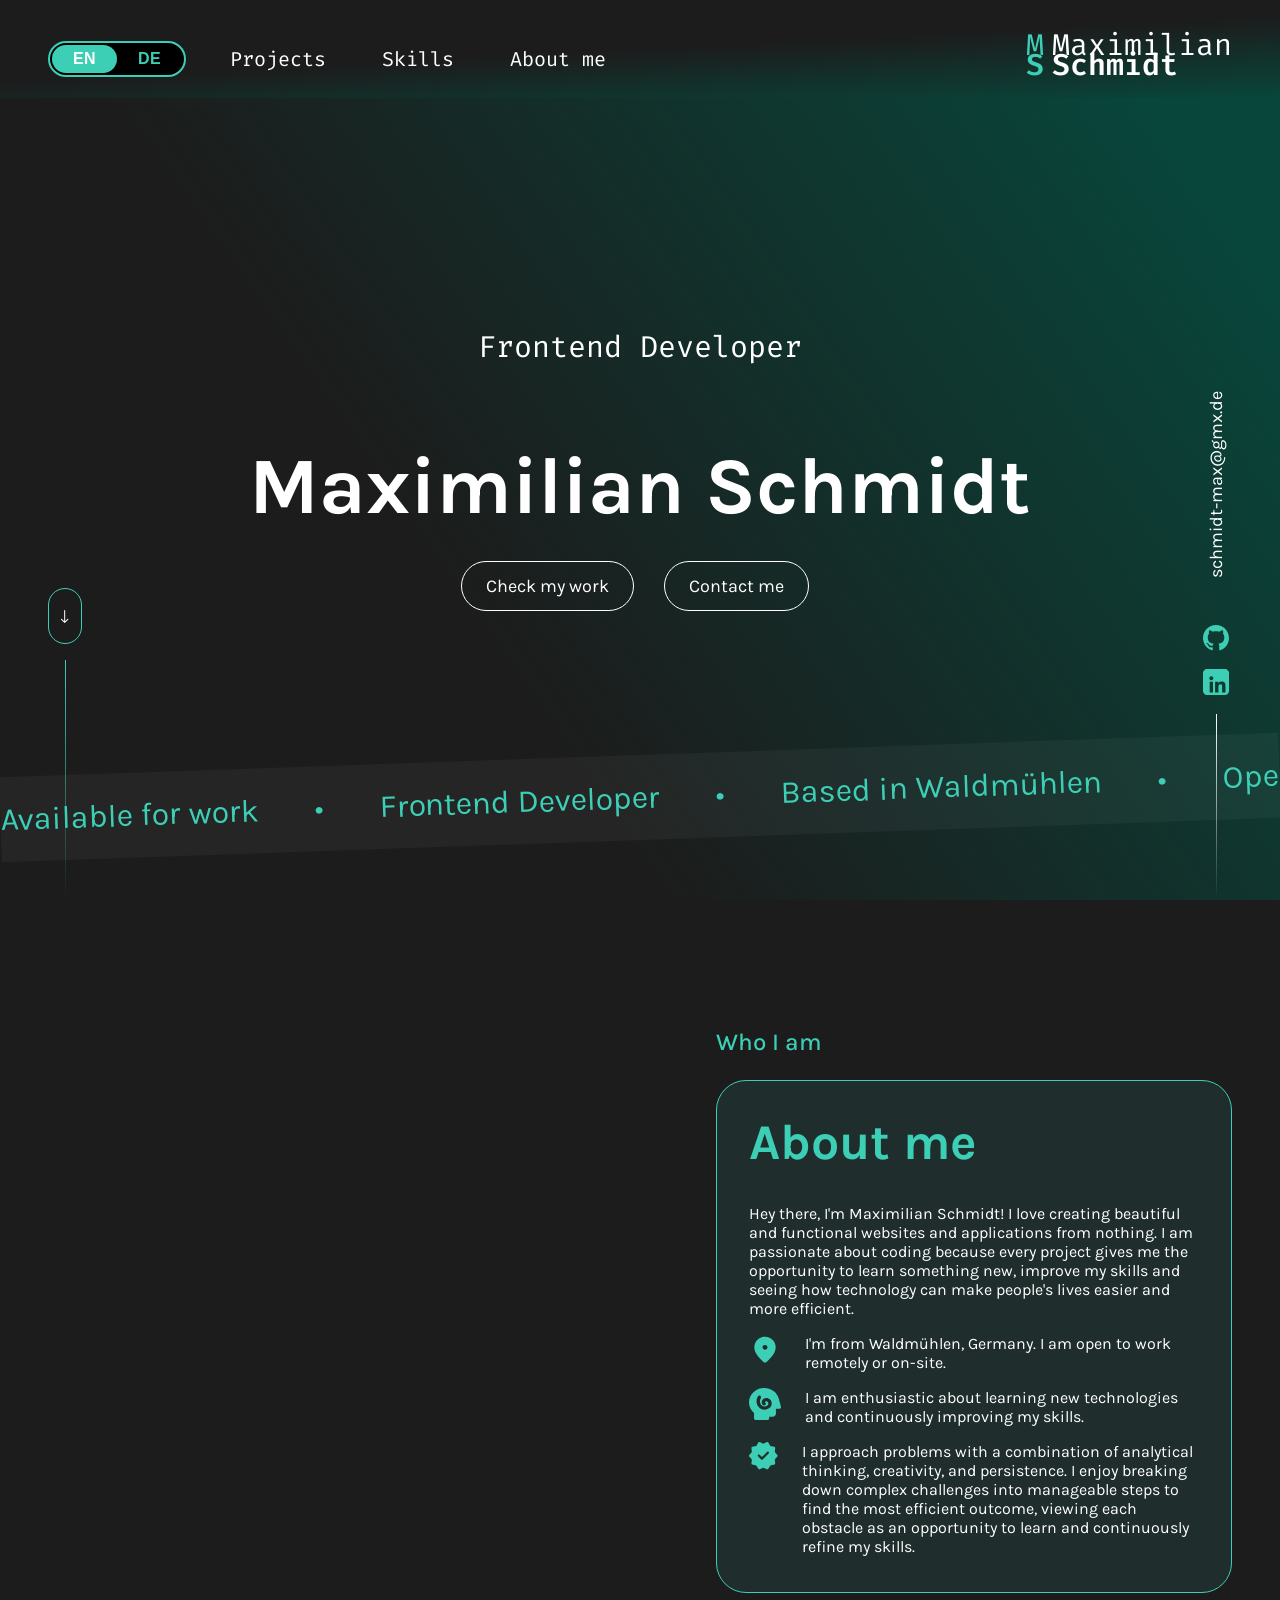
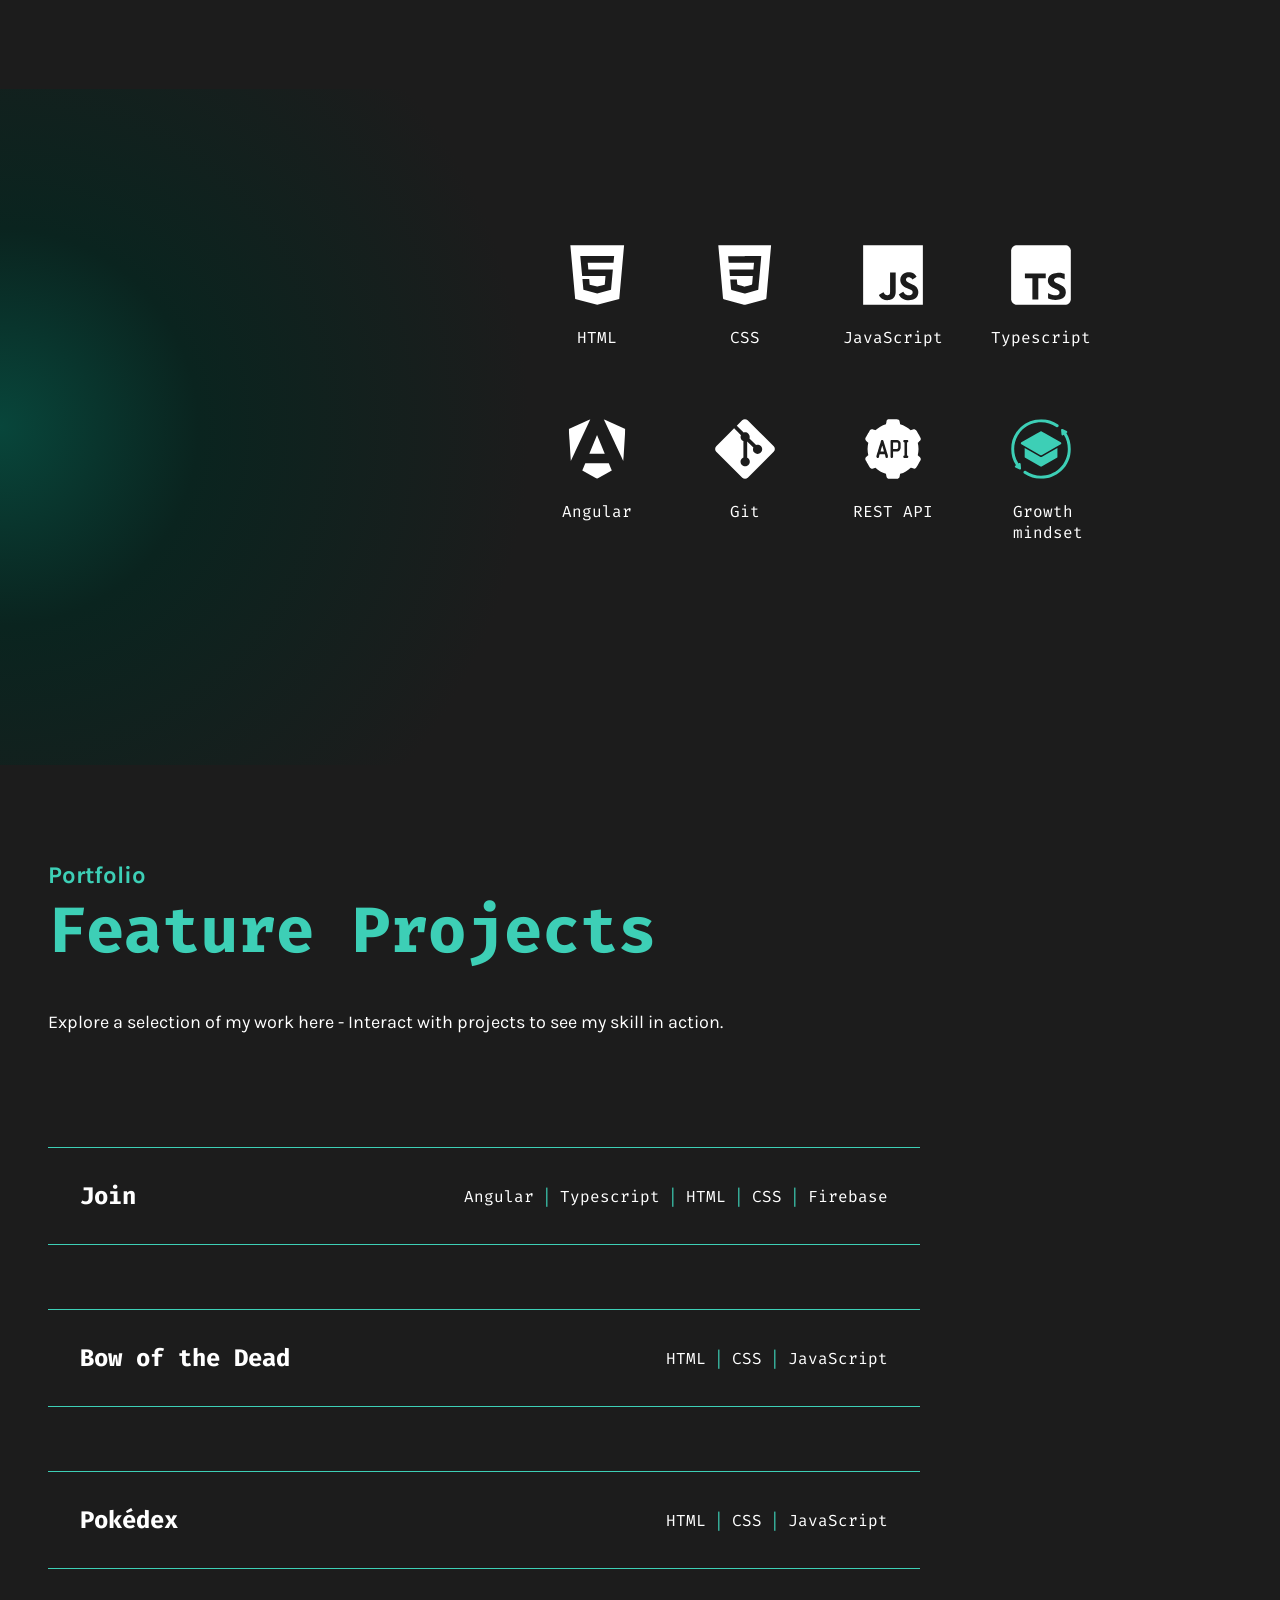
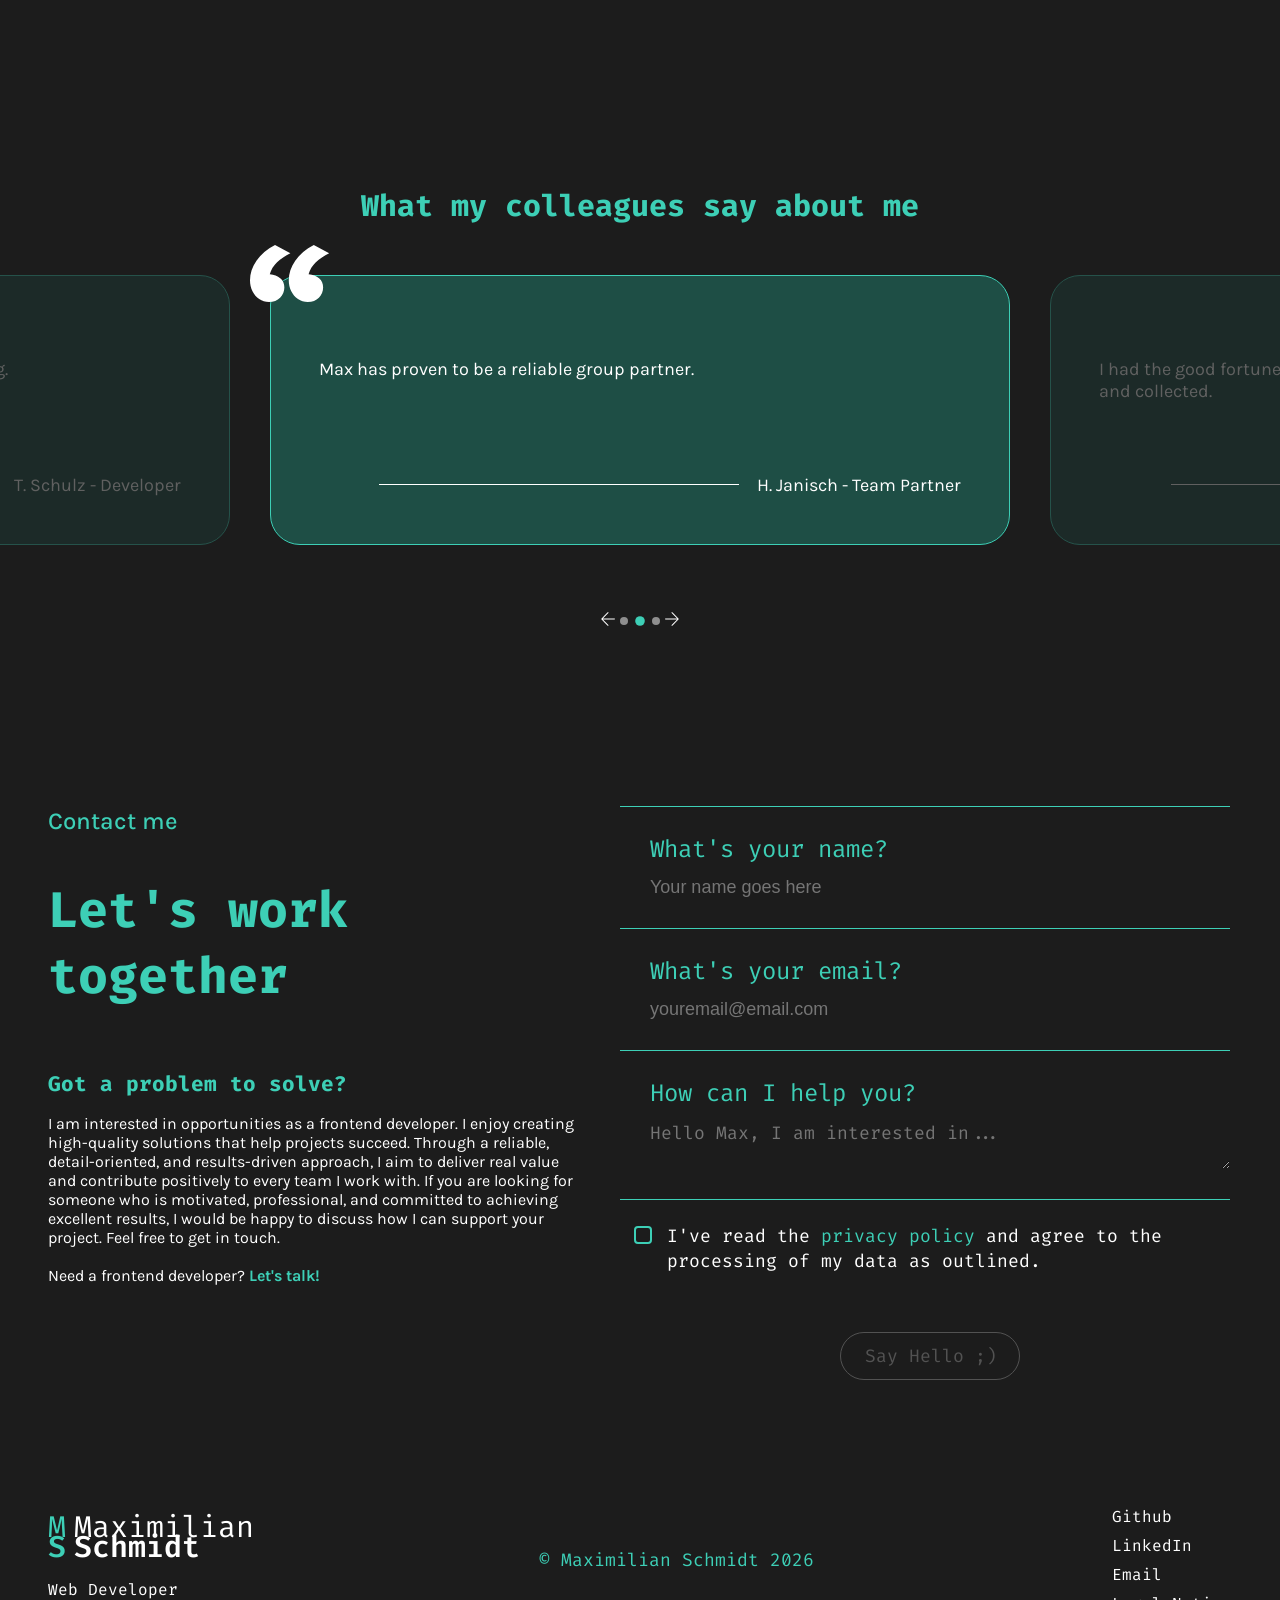
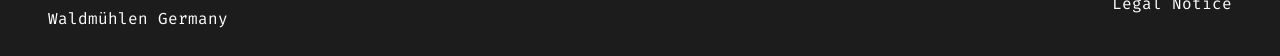
==== commit a79536f7: "changed wrapper and html structure" ====
--- a/index.html
+++ b/index.html
@@ -34,10 +34,9 @@
     <title>Maximilian Schmidt</title>
 </head>
 <body>
-
-    <div class="intro" id="top">
+    <header class="intro" id="top">
         <div class="header header-multi-bg">
-            <div class="navigation">
+            <nav class="navigation">
                 <div class="logo">
                     <div class="logo-icon">
                         <span class="char-m">M</span>
@@ -50,539 +49,496 @@
                     </div>
                 </div>
 
-                <div class="nav">
-                    <div class="menu-container">
-                        <div class="burger-icon" id="burger-trigger">
-                            <img src="img/mobile/menu.svg" id="burger-img">
-                        </div>
+                <div class="menu-container">
+                    <button class="burger-icon" id="burger-trigger" aria-label="Toggle Menu">
+                        <img src="img/mobile/menu.svg" id="burger-img" alt="Menu">
+                    </button>
+        
+                    <div class="nav-links mobile-menu">
+                        <a href="#about-me" class="header-category" data-translate="navAbout">
+                            About me
+                        </a>
+                        <a href="#skills" class="header-category" data-translate="navSkills">
+                            Skills
+                        </a>
+                        <a href="#projects" class="header-category" data-translate="navProjects">
+                            Projects
+                        </a>
+
+                        <div class="toggle">
+                            <input type="checkbox" id="lang-toggle"/>
+                            <label for="lang-toggle">
+                                <div class="toggle-knob"></div>
+                                <span class="lang-en">EN</span>
+                                <span class="lang-de">DE</span>
+                            </label>
+                        </div>
+                    </div>
+                </div>
+            </nav>
+        </div>
+    </header>
+
+    <main>
+        <section class="introduction introduction-multi-bg">
+            <div class="introduction-container">
+                <div class="intro-left-bar">
+                    <a href="#about-me" class="scroll-arrow-container" aria-label="Scroll down to About Me">
+                        <div class="arrow-circle">
+                            <img src="img/aboutMe/arrow.svg" alt="Scroll down">
+                        </div>
+                    </a>
+
+                    <div class="vertical-line-left"></div>
+                </div>
+
+                <div class="introduction-content">
+                    <span class="intro-headline-sub" data-translate="introSub">
+                        Frontend Developer
+                    </span>
+
+                    <h1 class="intro-headline-main">
+                        Maximilian Schmidt
+                    </h1>
+
+                    <div class="intro-buttons">
+                        <a href="#projects" class="introduction__button">
+                            <span data-translate="introCheck">
+                                Check my work
+                            </span>
+                        </a>
+
+                        <a href="#contact" class="introduction__button">
+                            <span data-translate="introContact">
+                                Contact me
+                            </span>
+                        </a>
+                    </div>
+                </div>
             
-                        <div class="nav-links mobile-menu">
-                            <a href="#about-me" class="header-category" data-translate="navAbout">
-                                About me
+
+                <div class="intro-right-bar">
+                    <a href="mailto:schmidt-max@gmx.de" class="introduction__text">
+                        schmidt-max@gmx.de
+                    </a>
+
+                    <div class="social-icons">
+                        <a href="mailto:schmidt-max@gmx.de" class="social-icons-email" aria-label="Send Email">
+                            <img src="img/aboutMe/mail.svg" alt="EMail">
+                        </a>
+
+                        <a href="https://github.com/Moxx1990" target="_blank" rel="noopener" aria-label="GitHub Profile">
+                            <img src="img/aboutMe/github.svg" alt="GitHub">
+                        </a>
+
+                        <a href="https://www.linkedin.com/in/maximilian-schmidt-8404b4172/" target="_blank" rel="noopener" aria-label="LinkedIn Profile">
+                            <img src="img/aboutMe/linkedin.svg" alt="LinkedIn">
+                        </a>
+                    </div>
+
+                    <div class="vertical-line-right"></div>
+                </div>
+            </div>
+
+            <div class="banner">
+                <div class="banner__track">
+                    <div class="banner__group">
+                        <span>Available for work</span>
+                        <span>Frontend Developer</span>
+                        <span>Based in Waldmühlen</span>
+                        <span>Open to work</span>
+                        <span>Available for remote work</span>
+                        
+                        <span>Available for work</span>
+                        <span>Frontend Developer</span>
+                        <span>Based in Waldmühlen</span>
+                        <span>Open to work</span>
+                        <span>Available for remote work</span>
+                    </div>
+
+                    <div class="banner__group">
+                        <span>Available for work</span>
+                        <span>Frontend Developer</span>
+                        <span>Based in Waldmühlen</span>
+                        <span>Open to work</span>
+                        <span>Available for remote work</span>
+                        
+                        <span>Available for work</span>
+                        <span>Frontend Developer</span>
+                        <span>Based in Waldmühlen</span>
+                        <span>Open to work</span>
+                        <span>Available for remote work</span>
+                    </div>
+                </div>
+            </div>
+        </section>
+
+        <section class="about-me" id="about-me">
+            <div class="about-me-image" data-aos="flip-up">
+                <img src="img/aboutMe/profile.jpg" alt="Maximilian Schmidt Portrait">
+            </div>
+
+            <div class="about-me-content" data-aos="fade-up">
+                <span class="about-me__little-headline" data-translate="aboutWho">Who I am</span>
+                <div class="about-me-description">
+                    <h2 class="about-me__headline" data-translate="aboutHeadline">
+                        About me
+                    </h2>
+
+                    <p data-translate="aboutText1">
+                        Hey there, I'm Maximilian Schmidt! I love creating beautiful and functional websites and applications from nothing. I am passionate about coding because every project gives me the opportunity to learn something new, improve my skills and seeing how technology can make people's lives easier and more efficient.
+                    </p>
+
+                    <p class="about-me__text">
+                        <img src="img/aboutMe/location.svg" alt="Location Icon"> 
+                        <span data-translate="aboutTextLoc">
+                            I'm from Waldmühlen, Germany. I am open to work remotely or on-site.
+                        </span>
+                    </p>
+
+                    <p class="about-me__text">
+                        <img src="img/aboutMe/mind.svg" alt="Mind Icon">
+                        <span data-translate="aboutTextMind"> 
+                            I am enthusiastic about learning new technologies and continuously improving my skills.
+                        </span>
+                    </p>
+                    <p class="about-me__text">
+                        <img src="img/aboutMe/check.svg" alt="Checkmark Icon"> 
+                        <span data-translate="aboutTextCheck"> 
+                            I approach problems with a combination of analytical thinking, creativity, and persistence. I enjoy breaking down complex challenges into manageable steps to find the most efficient outcome, viewing each obstacle as an opportunity to learn and continuously refine my skills.
+                        </span>
+                    </p>
+                </div>
+            </div>
+        </section>
+
+        <section class="skill-set-container" id="skills">
+            <div class="skill-set">
+                <div class="skill-set-info" data-aos="flip-left">
+                    <span class="skill-set__little-headline" data-translate="skillsTitle">Technologies</span>
+                    <div class="skill-set-description">
+                        <h2 class="skill-set__headline" data-translate="skillsHeadline">Skill Set</h2>
+                        <div class="skill-set__text">
+                            <p data-translate="skillsText1">
+                                I am a frontend developer focused on building structured, scalable, and responsive web applications. With a solid foundation in HTML, CSS, and JavaScript, I leverage TypeScript and Angular to create clean, robust code. I am experienced in integrating REST APIs for dynamic data flow and use Git for efficient version control and collaboration.
+                            </p>
+                            <p class="skill-highlight__text" data-translate="skillsNeed">
+                                You need 
+                                <span class="skills-highlight">
+                                    another skill
+                                </span>
+                                ?
+                            </p>
+                            <p data-translate="skillsText2">
+                                Feel free to contact me, I look forward to expanding on my previous knowledge.
+                            </p>
+                        </div>
+
+                        <a href="#contact" class="lets-talk__button">
+                            <span data-translate="skillsTalk">
+                                Let's talk
+                            </span>
+                        </a>
+                    </div>
+                </div>
+
+                <div class="skills" data-aos="fade-left">
+                    <div class="skills__icon">
+                        <img src="img/skillSet/html.svg" alt="HTML Icon">
+                        <p>HTML</p>
+                    </div>
+
+                    <div class="skills__icon">
+                        <img src="img/skillSet/css.svg" alt="CSS Icon">
+                        <p>CSS</p>
+                    </div>
+
+                    <div class="skills__icon">
+                        <img src="img/skillSet/js.svg" alt="JavaScript Icon">
+                        <p>JavaScript</p>
+                    </div>
+
+                    <div class="skills__icon">
+                        <img src="img/skillSet/ts.svg" alt="Typescript Icon">
+                        <p>Typescript</p>
+                    </div>
+
+                    <div class="skills__icon">
+                        <img src="img/skillSet/angular.svg" alt="Angular Icon">
+                        <p>Angular</p>
+                    </div>
+
+                    <div class="skills__icon">
+                        <img src="img/skillSet/git.svg" alt="Git Icon">
+                        <p>Git</p>
+                    </div>
+
+                    <div class="skills__icon">
+                        <img src="img/skillSet/api.svg" alt="REST-API Icon">
+                        <p>REST API</p>
+                    </div>
+
+                    <div class="skills__icon growth">
+                        <img src="img/skillSet/growth.svg" alt="Growth Mindset Icon"> 
+                        <p>Growth mindset</p>
+
+                        <div class="skill-tooltip">
+                            <span class="tooltip-text" data-translate="SkillTooltip">I have a special interest in learning</span>
+                            <div class="tooltip-frameworks">
+                                <div class="framework">
+                                    <img src="img/skillSet/React.svg" alt="React Icon">
+                                    <span>React</span>
+                                </div>
+
+                                <div class="framework">
+                                    <img src="img/skillSet/Vue Js.svg" alt="Vue Icon">
+                                    <span>Vue Js</span>
+                                </div>
+                            </div>
+                        </div>
+                    </div>
+                </div>
+            </div>
+        </section>
+
+        <div id="project-info" class="project-info"></div>
+        
+        <section class="projects" id="projects" data-aos="fade-up">
+            <div>
+                <span class="projects__little-headline" data-translate="portfolioSub">
+                    Portfolio
+                </span>
+
+                <h2 class="projects__headline" data-translate="portfolioHeadline">
+                    Feature Projects
+                </h2>
+
+                <p class="projects__text" data-translate="portfolioText">
+                    Explore a selection of my work here - Interact with projects to see my skill in action.
+                </p>
+            </div>
+
+            <div class="project-list">
+                <article class="project-container">
+                    <button class="project" onclick="openProjectInfo('Join')" aria-label="Open project info for Join">
+                        <span class="project-name">Join <img src="img/projects/arrow_outward_white.svg" alt="Arrow"></span>  
+                        <span class="project-skills">
+                            Angular <span class="green__span">|</span> 
+                            Typescript <span class="green__span">|</span> 
+                            HTML <span class="green__span">|</span> 
+                            CSS <span class="green__span">|</span>  
+                            Firebase
+                        </span>
+                    </button>
+                    <img class="project-image" src="img/projects/Join.jpg" alt="Screenshot of project Join">
+                </article>
+
+                <article class="project-container">
+                    <button class="project" onclick="openProjectInfo('Bow of the Dead')" aria-label="Open project info for Bow of the Dead">
+                        <span class="project-name">Bow of the Dead <img src="img/projects/arrow_outward_white.svg" alt="Arrow"></span>
+                        <span class="project-skills">
+                            HTML <span class="green__span">|</span> 
+                            CSS <span class="green__span">|</span>  
+                            JavaScript
+                        </span>
+                    </button>
+                    <img class="project-image" src="img/projects/Bow of the Dead.jpg" alt="Screenshot of project Bow of the Dead">
+                </article>
+
+                <article class="project-container">
+                    <button class="project" onclick="openProjectInfo('Pokédex')" aria-label="Open project info for Pokédex">
+                        <span class="project-name">Pokédex <img src="img/projects/arrow_outward_white.svg" alt="Arrow"></span>
+                        <span class="project-skills">
+                            HTML <span class="green__span">|</span> 
+                            CSS <span class="green__span">|</span> 
+                            JavaScript
+                        </span>
+                    </button>
+                    <img class="project-image" src="img/projects/Pokédex.jpg" alt="Screenshot of project Pokédex">
+                </article>
+            </div>
+        </section>
+
+        <section class="other-people">
+            <h2 class="other-people__headline" data-translate="colleaguesHeadline">
+                What my colleagues say about me
+            </h2>
+
+            <div class="carousel-wrapper">
+                <img class="fixed-quote-icon" src="img/colleagues/quotes.svg" alt="Quotes Decorator">
+
+                <div class="testimonial-container" id="testimonial-belt">
+                    <article class="testimonial-card">
+                        <p class="testimonial-text" data-translate="testimonialCard1">
+                            Our project benefited from Max's efficient way of working.
+                        </p>
+
+                        <div class="testimonial-footer">
+                            <div class="footer-line"></div>
+                            <span class="testimonial-author" data-translate="testimonialAuthor1">
+                                T. Schulz -  Developer
+                            </span>
+                        </div>
+                    </article>
+
+                    <article class="testimonial-card">
+                        <p class="testimonial-text" data-translate="testimonialCard2">
+                            Max has proven to be a reliable group partner.
+                        </p>
+
+                        <div class="testimonial-footer">
+                            <div class="footer-line"></div>
+                            <span class="testimonial-author" data-translate="testimonialAuthor2">
+                                H. Janisch - Team Partner
+                            </span>
+                        </div>
+                    </article>
+
+                    <article class="testimonial-card">
+                        <p class="testimonial-text" data-translate="testimonialCard3">
+                            I had the good fortune of working on a project. He always stayed calm, cool, and collected.
+                        </p>
+                        <div class="testimonial-footer">
+                            <div class="footer-line"></div>
+                            <span class="testimonial-author" data-translate="testimonialAuthor3">
+                                A. Müller - Team Partner
+                            </span>
+                        </div>
+                    </article>
+                </div>
+            </div>
+
+            <div class="navigation__helper">
+                <!-- HINWEIS: Klassen direkt auf die Img-Tags gelegt, um dem CSS (:hover content-Tausch) exakt zu entsprechen -->
+                <button onclick="switchTestimonial(-1)" aria-label="Previous Testimonial" style="background: none; border: none; padding: 0;">
+                    <img class="people__arrow-left" src="img/colleagues/arrow_back.svg" alt="Back Arrow">
+                </button>
+
+                <div class="dots">
+                    <span class="dot"></span>
+                    <span class="dot active"></span>
+                    <span class="dot"></span>
+                </div>
+
+                <button onclick="switchTestimonial(1)" aria-label="Next Testimonial" style="background: none; border: none; padding: 0;">
+                    <img class="people__arrow-right" src="img/colleagues/arrow_forward.svg" alt="Forward Arrow">
+                </button>
+            </div>
+        </section>
+
+        <section class="contact" id="contact">
+            <div class="contact-me-info" data-aos="fade-right">
+                <span class="contact-me_little-headline" data-translate="contactSub">
+                    Contact me
+                </span>
+
+                <h2 class="contact-me__headline" data-translate="contactHeadline">
+                    Let's work together
+                </h2>
+
+                <span class="contact-me-solve" data-translate="contactSolve">
+                    Got a problem to solve? 
+                </span>
+
+                <span class="contact-me__text">
+                    <span data-translate="contactText">
+                        I am interested in opportunities as a frontend developer. I enjoy creating high-quality solutions that help projects succeed. 
+                        Through a reliable, detail-oriented, and results-driven approach, I aim to deliver real value and contribute positively to every team I work with.
+                        If you are looking for someone who is motivated, professional, and committed to achieving excellent results, I would be happy to discuss how I can support your project. Feel free to get in touch.
+                    </span>
+
+                    <br><br>
+
+                    <span data-translate="contactNeed">
+                        Need a frontend developer?
+                    </span>
+
+                    <span class="contact-me-talk" data-translate="contactTalk">
+                        Let's talk!
+                    </span>
+                </span>
+            </div>
+
+            <form class="contact-form" onsubmit="sendEmail(event)" novalidate>
+                <div id="form-content" class="form-content" data-aos="fade-left"> 
+                    <div class="form-group">
+                        <label for="name" data-translate="formName">
+                            What's your name?
+                        </label>
+
+                        <input type="text" id="name" name="name" placeholder="Your name goes here">
+                    </div>
+
+                    <div class="form-group">
+                        <label for="email" data-translate="formEmail">
+                            What's your email?
+                        </label>
+
+                        <input type="email" id="email" name="email" placeholder="youremail@email.com">
+                    </div>
+
+                    <div class="form-group">
+                        <label for="help" data-translate="formHelp">
+                            How can I help you?
+                        </label>
+
+                        <textarea id="help" name="help" placeholder="Hello Max, I am interested in..."></textarea>
+                    </div>
+
+                    <div class="contact-form__input">
+                        <input type="checkbox" id="consent" name="consent" class="custom-checkbox">
+                        <label for="consent" class="accept-container">
+                            <span data-translate="formConsentStart">
+                                I've read the
+                            </span>
+                            <a class="privacy-policy__link" href="sites/policy.html" data-translate="formPrivacyLink">
+                                privacy policy
                             </a>
-                            <a href="#skills" class="header-category" data-translate="navSkills">
-                                Skills
-                            </a>
-                            <a href="#projects" class="header-category" data-translate="navProjects">
-                                Projects
-                            </a>
-
-                            <div class="toggle">
-                                <input type="checkbox" id="lang-toggle"/>
-                                <label for="lang-toggle">
-                                    <div class="toggle-knob"></div>
-                                    <span class="lang-en">EN</span>
-                                    <span class="lang-de">DE</span>
-                                </label>
-                            </div>
-                        </div>
-                    </div>
-                </div>
-            </div>
-        </div>
-    </div>
-
-    <div class="introduction introduction-multi-bg">
-        <div class="introduction-container">
-            <div class="intro-left-bar">
-                <a href="#about-me" class="scroll-arrow-container">
-                    <div class="arrow-circle">
-                        <img src="img/aboutMe/arrow.svg" alt="Scroll down">
-                    </div>
-                </a>
-
-                <div class="vertical-line-left"></div>
-            </div>
-
-            <div class="introduction-content">
-                <div class="intro-headline-sub" data-translate="introSub">
-                    Frontend Developer
-                </div>
-
-                <div class="intro-headline-main">
-                    Maximilian Schmidt
-                </div>
-
-                <div class="intro-buttons">
-                    <a href="#projects" class="introduction__button">
-                        <span data-translate="introCheck">
-                            Check my work
-                        </span>
-                    </a>
-
-                    <a href="#contact" class="introduction__button">
-                        <span data-translate="introContact">
-                            Contact me
-                        </span>
-                    </a>
-                </div>
-            </div>
+                            <span data-translate="formConsentEnd">
+                                and agree to the processing of my data as outlined.
+                            </span>
+                        </label>
+                    </div>
+                    
+                    <div id="consent-error" class="error-message checkbox-error"></div> 
+            
+                    <button class="submit__button" type="submit">
+                        <span data-translate="formBtn">
+                            Say Hello ;)
+                        </span>
+                    </button>
+                </div> 
+
+                <div id="success-message" class="d-none success-box">
+                    <h3>Thank you!</h3>
+                    <p>
+                        Your message has been sent successfully. I will get back to you as soon as possible.
+                    </p>
+                </div>
+            </form>
+        </section>
         
-
-            <div class="intro-right-bar">
-                <a href="mailto:schmidt-max@gmx.de" class="introduction__text">
-                    schmidt-max@gmx.de
-                </a>
-
-                <div class="social-icons">
-                    <a href="mailto:schmidt-max@gmx.de" class="social-icons-email">
-                        <img src="img/aboutMe/mail.svg" alt="EMail">
-                    </a>
-
-                    <a href="https://github.com/Moxx1990" target="_blank">
-                        <img src="img/aboutMe/github.svg" alt="GitHub">
-                    </a>
-
-                    <a href="https://www.linkedin.com/in/maximilian-schmidt-8404b4172/" target="_blank">
-                        <img src="img/aboutMe/linkedin.svg" alt="LinkedIn">
-                    </a>
-                </div>
-
-                <div class="vertical-line-right"></div>
-            </div>
-        </div>
-
-    <div class="banner">
-        <div class="banner__track">
-            <div class="banner__group">
-            <span>Available for work</span>
-            <span>Frontend Developer</span>
-            <span>Based in Waldmühlen</span>
-            <span>Open to work</span>
-            <span>Available for remote work</span>
-            
-            <span>Available for work</span>
-            <span>Frontend Developer</span>
-            <span>Based in Waldmühlen</span>
-            <span>Open to work</span>
-            <span>Available for remote work</span>
-            </div>
-
-            <div class="banner__group">
-            <span>Available for work</span>
-            <span>Frontend Developer</span>
-            <span>Based in Waldmühlen</span>
-            <span>Open to work</span>
-            <span>Available for remote work</span>
-            
-            <span>Available for work</span>
-            <span>Frontend Developer</span>
-            <span>Based in Waldmühlen</span>
-            <span>Open to work</span>
-            <span>Available for remote work</span>
-            </div>
-        </div>
-    </div>
-    </div>
-
-    <div class="about-me" id="about-me">
-        <div class="about-me-image" data-aos="flip-up">
-            <img src="img/aboutMe/profile.jpg" alt="About Me">
-        </div>
-
-        <div class="about-me-content" data-aos="fade-up">
-            <div class="about-me__little-headline" data-translate="aboutWho">Who I am</div>
-            <div class="about-me-description">
-                <p class="about-me__headline" data-translate="aboutHeadline">
-                    About me
-                </p>
-
-                <p data-translate="aboutText1">
-                    Hey there, I'm Maximilian Schmidt! I love creating beautiful and functional websites and applications from nothing. I am passionate about coding because every project gives me the opportunity to learn something new, improve my skills and seeing how technology can make people's lives easier and more efficient.
-                </p>
-
-                <p class="about-me__text">
-                    <img src="img/aboutMe/location.svg" alt="Location"> 
-                    <span data-translate="aboutTextLoc">
-                        I'm from Waldmühlen, Germany. I am open to work remotely or on-site.
-                    </span>
-                </p>
-
-                <p class="about-me__text">
-                    <img src="img/aboutMe/mind.svg" alt="Mind">
-                    <span data-translate="aboutTextMind"> 
-                        I am enthusiastic about learning new technologies and continuously improving my skills.
-                    </span>
-                </p>
-                <p class="about-me__text">
-                    <img src="img/aboutMe/check.svg" alt="Check"> 
-                    <span data-translate="aboutTextCheck"> 
-                        I approach problems with a combination of analytical thinking, creativity, and persistence. I enjoy breaking down complex challenges into manageable steps to find the most efficient outcome, viewing each obstacle as an opportunity to learn and continuously refine my skills.
-                    </span>
-                </p>
-            </div>
-        </div>
-    </div>
-
-    <div class="skill-set-container" id="skills">
-        <div class="skill-set" >
-            <div class="skill-set-info" data-aos="flip-left">
-                <div class="skill-set__little-headline" data-translate="skillsTitle">Technologies</div>
-                <div class="skill-set-description">
-                    <p class="skill-set__headline" data-translate="skillsHeadline">Skill Set</p>
-                    <div class="skill-set__text">
-                        <p data-translate="skillsText1">
-                            I am a frontend developer focused on building structured, scalable, and responsive web applications. With a solid foundation in HTML, CSS, and JavaScript, I leverage TypeScript and Angular to create clean, robust code. I am experienced in integrating REST APIs for dynamic data flow and use Git for efficient version control and collaboration.
-                        </p>
-                        <p class="skill-highlight__text" data-translate="skillsNeed">
-                            You need 
-                            <span class="skills-highlight">
-                                another skill
-                            </span>
-                            ?
-                        </p>
-                        <p data-translate="skillsText2">
-                            Feel free to contact me, I look forward to expanding on my previous knowledge.
-                        </p>
-                    </div>
-
-                    <a href="#contact" class="lets-talk__button">
-                        <span data-translate="skillsTalk">
-                            Let's talk
-                        </span>
-                    </a>
-                </div>
-            </div>
-
-            <div class="skills" data-aos="fade-left">
-                <div class="skills__icon">
-                    <img src="img/skillSet/html.svg" alt="HTML">
-                    <p>
-                        HTML
-                    </p>
-                </div>
-
-                <div class="skills__icon">
-                    <img src="img/skillSet/css.svg" alt="CSS">
-                    <p>
-                        CSS
-                    </p>
-                </div>
-
-                <div class="skills__icon">
-                    <img src="img/skillSet/js.svg" alt="JavaScript">
-                    <p>
-                        JavaScript
-                    </p>
-                </div>
-
-                <div class="skills__icon">
-                    <img src="img/skillSet/ts.svg" alt="Typescript">
-                    <p>
-                        Typescript
-                    </p>
-                </div>
-
-                <div class="skills__icon">
-                    <img src="img/skillSet/angular.svg" alt="Angular">
-                    <p>
-                        Angular
-                    </p>
-                </div>
-
-                <div class="skills__icon">
-                    <img src="img/skillSet/git.svg" alt="Git">
-                    <p>
-                        Git
-                    </p>
-                </div>
-
-                <div class="skills__icon">
-                    <img src="img/skillSet/api.svg" alt="REST-API">
-                    <p>
-                        REST API
-                    </p>
-                </div>
-
-                <div class="skills__icon growth">
-                    <img src="img/skillSet/growth.svg" alt="Growth Mindset"> 
-                    <p>
-                        Growth mindset
-                    </p>
-
-                    <div class="skill-tooltip">
-                        <span class="tooltip-text" data-translate="SkillTooltip">I have a special interest in learning</span>
-                        <div class="tooltip-frameworks">
-                            <div class="framework">
-                                <img src="img/skillSet/React.svg" alt="React">
-                                <span>
-                                    React
-                                </span>
-                            </div>
-
-                            <div class="framework">
-                                <img src="img/skillSet/Vue Js.svg" alt="SQL">
-                                <span>
-                                    Vue Js
-                                </span>
-                            </div>
-                        </div>
-                    </div>
-                </div>
-            </div>
-        </div>
-    </div>
-
-    <div id="project-info" class="project-info"></div>
-    <div id="projects"></div>
-    <div class="projects" data-aos="fade-up">
-        <div>
-            <p class="projects__little-headline" data-translate="portfolioSub">
-                Portfolio
-            </p>
-
-            <p class="projects__headline"data-translate="portfolioHeadline">
-                Feature Projects
-            </p>
-
-            <p class="projects__text" data-translate="portfolioText">
-                Explore a selection of my work here - Interact with projects to see my skill in action.
-            </p>
-        </div>
-
-        <div class="project-list">
-            <div class="project-container">
-                <div class="project" onclick="openProjectInfo('Join')">
-                    <div class="project-name">Join <img src="img/projects/arrow_outward_white.svg" alt="Arrow"></div>  
-                    <div class="project-skills">
-                        Angular 
-                        <span class="green__span">|</span> 
-                        Typescript
-                        <span class="green__span">|</span> 
-                        HTML 
-                        <span class="green__span">|</span> 
-                        CSS 
-                        <span class="green__span">|</span>  
-                        Firebase
-                    </div>
-                </div>
-
-                <img class="project-image" src="img/projects/Join.jpg" alt="Join">
-            </div>
-
-            <div class="project-container">
-                <div class="project" onclick="openProjectInfo('Bow of the Dead')">
-                    <div class="project-name">Bow of the Dead <img src="img/projects/arrow_outward_white.svg" alt="Arrow"></div>
-                    <div class="project-skills">
-                        HTML 
-                        <span class="green__span">|</span> 
-                        CSS 
-                        <span class="green__span">|</span>  
-                        JavaScript
-                    </div>
-                </div>
-
-                <img class="project-image" src="img/projects/Bow of the Dead.jpg" alt="Bow of the Dead">
-            </div>
-
-            <div class="project-container">
-                <div class="project" onclick="openProjectInfo('Pokédex')">
-                    <div class="project-name">Pokédex <img src="img/projects/arrow_outward_white.svg" alt="Arrow"></div>
-                    <div class="project-skills">
-                        HTML 
-                        <span class="green__span">|</span> 
-                        CSS 
-                        <span class="green__span">|</span> 
-                        JavaScript
-                    </div>
-                </div>
-
-                <img class="project-image" src="img/projects/Pokédex.jpg" alt="Pokédex">
-            </div>
-        </div>
-    </div>
-
- <div class="other-people">
-    <div class="other-people__headline" data-translate="colleaguesHeadline">
-        What my colleagues say about me
-    </div>
-
-    <div class="carousel-wrapper">
-        <img class="fixed-quote-icon" src="img/colleagues/quotes.svg" alt="Quotes">
-
-        <div class="testimonial-container" id="testimonial-belt">
-            <div class="testimonial-card">
-                <p class="testimonial-text" data-translate="testimonialCard1">
-                    Our project benefited from Max's efficient way of working.
-                </p>
-
-                <div class="testimonial-footer">
-                    <div class="footer-line"></div>
-                    <span class="testimonial-author" data-translate="testimonialAuthor1">
-                        T. Schulz -  Developer
-                    </span>
-                </div>
-            </div>
-
-            <div class="testimonial-card">
-                <p class="testimonial-text" data-translate="testimonialCard2">
-                    Max has proven to be a reliable group partner.
-                </p>
-
-                <div class="testimonial-footer">
-                    <div class="footer-line"></div>
-                    <span class="testimonial-author" data-translate="testimonialAuthor2">
-                        H. Janisch - Team Partner
-                    </span>
-                </div>
-            </div>
-
-            <div class="testimonial-card">
-                <p class="testimonial-text" data-translate="testimonialCard3">
-                    I had the good fortune of working on a project. He always stayed calm, cool, and collected.
-                </p>
-                <div class="testimonial-footer">
-                    <div class="footer-line"></div>
-                    <span class="testimonial-author" data-translate="testimonialAuthor3">
-                        A. Müller - Team Partner
-                    </span>
-                </div>
-            </div>
-        </div>
-    </div>
-
-    <div class="navigation__helper">
-        <img class="people__arrow-left" src="img/colleagues/arrow_back.svg" alt="Back" onclick="switchTestimonial(-1)">
-
-        <div class="dots">
-            <span class="dot"></span>
-            <span class="dot active"></span>
-            <span class="dot"></span>
-        </div>
-
-        <img class="people__arrow-right" src="img/colleagues/arrow_forward.svg" alt="Forward" onclick="switchTestimonial(1)">
-    </div>
-</div>
-
-    <div class="contact" id="contact">
-        <div class="contact-me-info" data-aos="fade-right">
-            <span class="contact-me_little-headline" data-translate="contactSub">
-                Contact me
-            </span>
-
-            <span class="contact-me__headline" data-translate="contactHeadline">
-                Let's work together
-            </span>
-
-            <span class="contact-me-solve" data-translate="contactSolve">
-                Got a problem to solve? 
-            </span>
-
-            <span class="contact-me__text">
-                <span data-translate="contactText">
-                    I am interested in opportunities as a frontend developer. I enjoy creating high-quality solutions that help projects succeed. 
-                    Through a reliable, detail-oriented, and results-driven approach, I aim to deliver real value and contribute positively to every team I work with.
-                    If you are looking for someone who is motivated, professional, and committed to achieving excellent results, I would be happy to discuss how I can support your project. Feel free to get in touch.
-                </span>
-
-                <p></p>
-
-                <span data-translate="contactNeed">
-                    Need a frontend developer?
-                </span>
-
-                <span class="contact-me-talk" data-translate="contactTalk">
-                    Let's talk!
-                </span>
-            </span>
-        </div>
-
-        <form class="contact-form" onsubmit="sendEmail(event)" novalidate>
-            <div id="form-content" class="form-content" data-aos="fade-left"> 
-                <div class="form-group">
-                    <label for="name" data-translate="formName">
-                        What's your name?
-                    </label>
-
-                    <input type="text" id="name" name="name" placeholder="Your name goes here">
-                </div>
-
-                <div class="form-group">
-                    <label for="email" data-translate="formEmail">
-                        What's your email?
-                    </label>
-
-                    <input type="email" id="email" name="email" placeholder="youremail@email.com">
-                </div>
-
-                <div class="form-group">
-                    <label for="help" data-translate="formHelp">
-                        How can I help you?
-                    </label>
-
-                    <textarea id="help" name="help" placeholder="Hello Max, I am interested in..."></textarea>
-                </div>
-
-                <div class="contact-form__input">
-                    <input type="checkbox" id="consent" name="consent" class="custom-checkbox">
-                    <label class="accept-container">
-                        <span data-translate="formConsentStart">
-                            I've read the
-                        </span>
-                        <a class="privacy-policy__link" href="sites/policy.html" data-translate="formPrivacyLink">
-                            privacy policy
-                        </a>
-                        <span data-translate="formConsentEnd">
-                            and agree to the processing of my data as outlined.
-                        </span>
-                    </label>
-                </div>
-                
-                <div id="consent-error" class="error-message checkbox-error"></div> 
-        
-                <button class="submit__button" type="submit">
-                    <span data-translate="formBtn">
-                        Say Hello ;)
-                    </span>
-                </button>
-            </div> 
-
-            <div id="success-message" class="d-none success-box">
-                <h3>
-                    Thank you!
-                </h3>
-
-                <p>
-                    Your message has been sent successfully. I will get back to you as soon as possible.
-                </p>
-            </div>
-        </form>
-    </div>
-
-    <div class="footer">
+    </main>
+
+    <footer class="footer">
         <div class="footer-me">
             <div class="footer-left-side">
-                <a href="#top" class="footer-logo-link">
+                <a href="#top" class="footer-logo-link" aria-label="Scroll back to top">
                     <div class="logo">
                         <div class="logo-icon">
-                            <span class="char-m">
-                                M
-                            </span>
-
-                            <span class="char-s">
-                                S
-                            </span>
+                            <span class="char-m">M</span>
+                            <span class="char-s">S</span>
                         </div>
     
                         <div class="logo-text">
-                            <span class="first-name">
-                                Maximilian
-                            </span>
-
-                            <span class="last-name">
-                                Schmidt
-                            </span>
+                            <span class="first-name">Maximilian</span>
+                            <span class="last-name">Schmidt</span>
                         </div>
                     </div>
                 </a>
 
-                <div>
-                    Web Developer
-                </div>
-
-                <div>
-                    Waldmühlen Germany
-                </div>
+                <div>Web Developer</div>
+                <div>Waldmühlen Germany</div>
             </div>
         </div>
 
@@ -590,27 +546,27 @@
             &copy; Maximilian Schmidt 2026
         </div>
 
-        <div class="footer-links-container">
-            <a class="footer-link" href="https://github.com/Moxx1990" target="_blank">
+        <nav class="footer-links-container" aria-label="Footer Navigation">
+            <a class="footer-link" href="https://github.com/Moxx1990" target="_blank" rel="noopener">
                 Github
             </a>
 
-            <a class="footer-link" href="https://www.linkedin.com/in/maximilian-schmidt-8404b4172/" target="_blank">
+            <a class="footer-link" href="https://www.linkedin.com/in/maximilian-schmidt-8404b4172/" target="_blank" rel="noopener">
                 LinkedIn
             </a>
 
-            <a class="footer-link" href="mailto:contact@maximilianschmidt.de" target="_blank">
+            <a class="footer-link" href="mailto:contact@maximilianschmidt.de" target="_blank" rel="noopener">
                 Email
             </a>
 
             <a class="footer-link" data-translate="LegalFooter" href="sites/legal.html">
                 Legal Notice
             </a>
-        </div>
-    </div>
+        </nav>
+    </footer>
 
     <div class="footer-mobile">
-            &copy; Maximilian Schmidt 2026
+        &copy; Maximilian Schmidt 2026
     </div>
 
 </body>
--- a/css/root/style.css
+++ b/css/root/style.css
@@ -30,6 +30,15 @@
     margin-left: auto;
     margin-right: auto;
     overflow-x: hidden;
+}
+
+button {
+    background: none;
+    border: none;
+    padding: 0;
+    cursor: pointer;
+    font: inherit;
+    color: inherit;
 }
 
 .logo-link {
--- a/css/style/projects.css
+++ b/css/style/projects.css
@@ -49,6 +49,7 @@
 }
 
 .project {
+    width: 100%;
     border-bottom: 1px solid var(--alternative-text-color);
     border-top: 1px solid var(--alternative-text-color);
     padding: var(--spacing-xl);
--- a/css/style/other-people.css
+++ b/css/style/other-people.css
@@ -11,6 +11,7 @@
 .other-people__headline {
     color: var(--alternative-text-color);
     font-size: var(--font-size-3xl);
+    padding-bottom: var(--spacing-lg);
 }
 
 .navigation__helper {
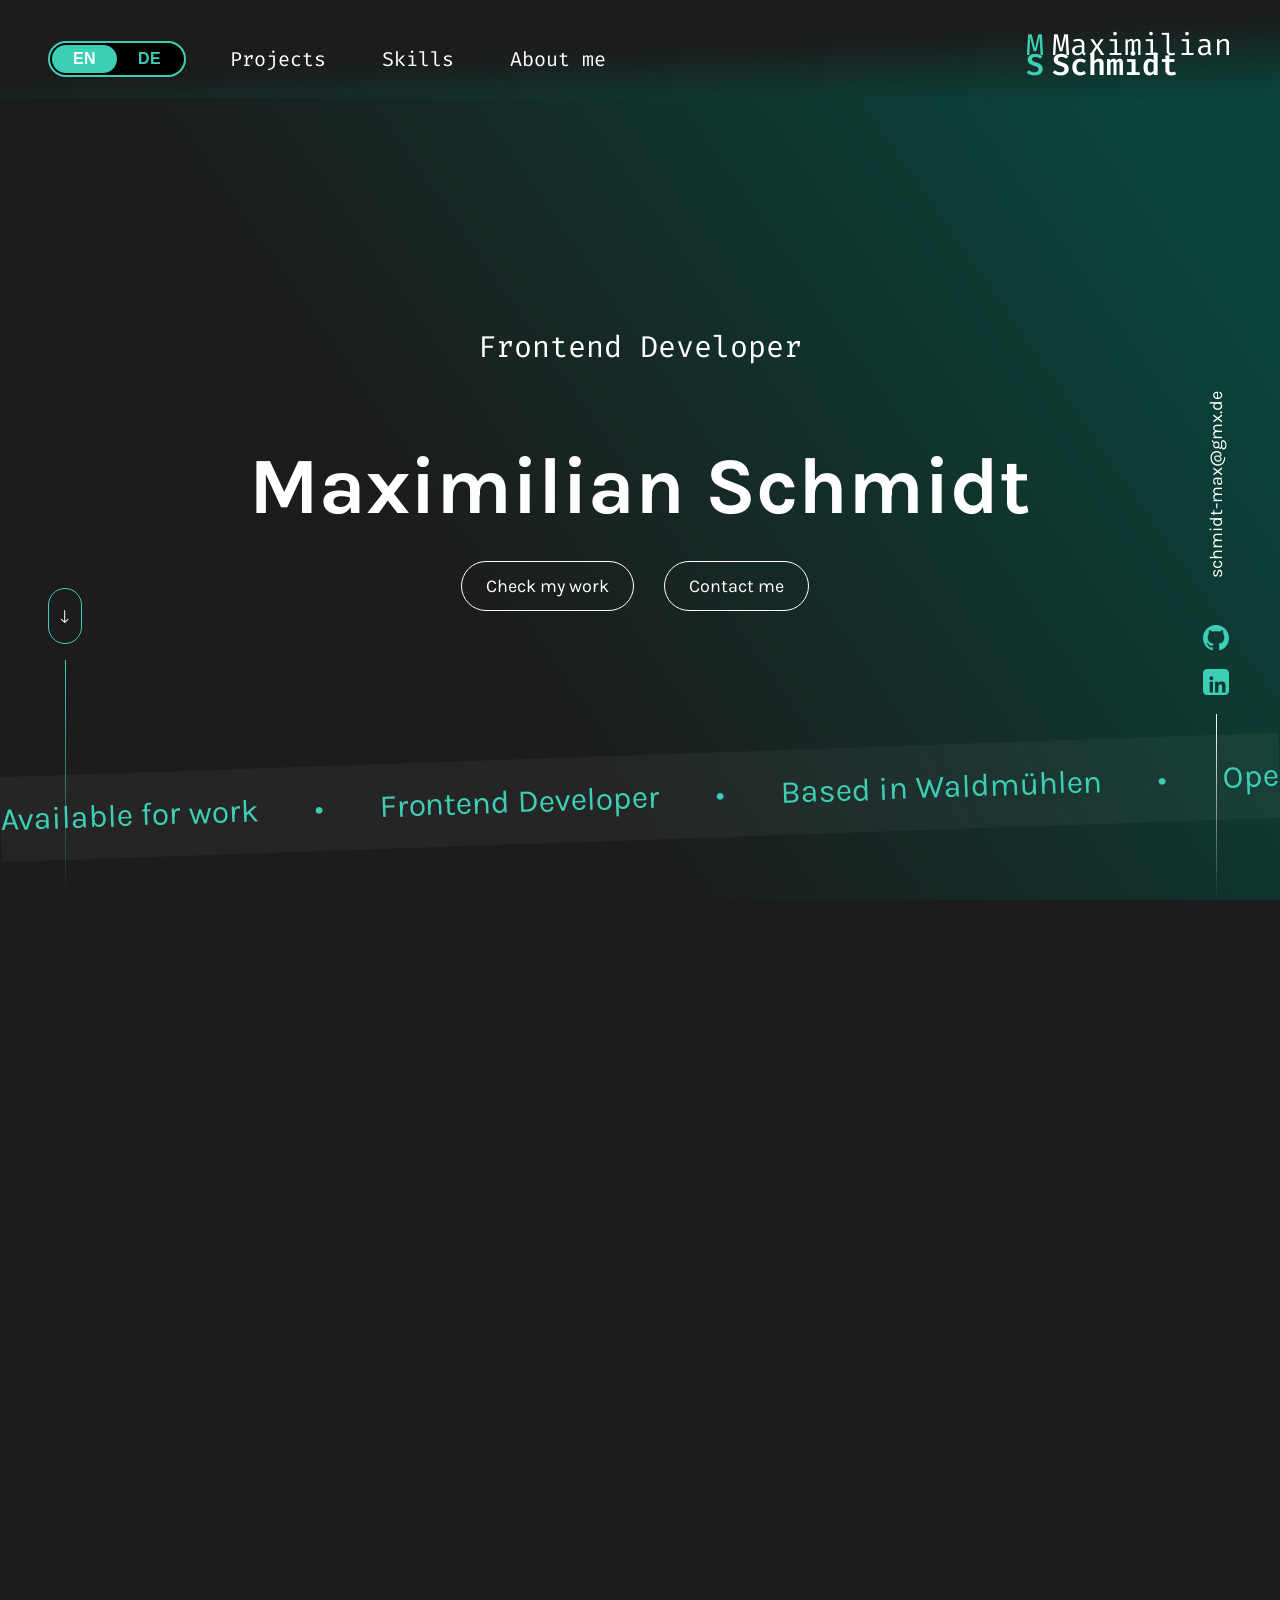
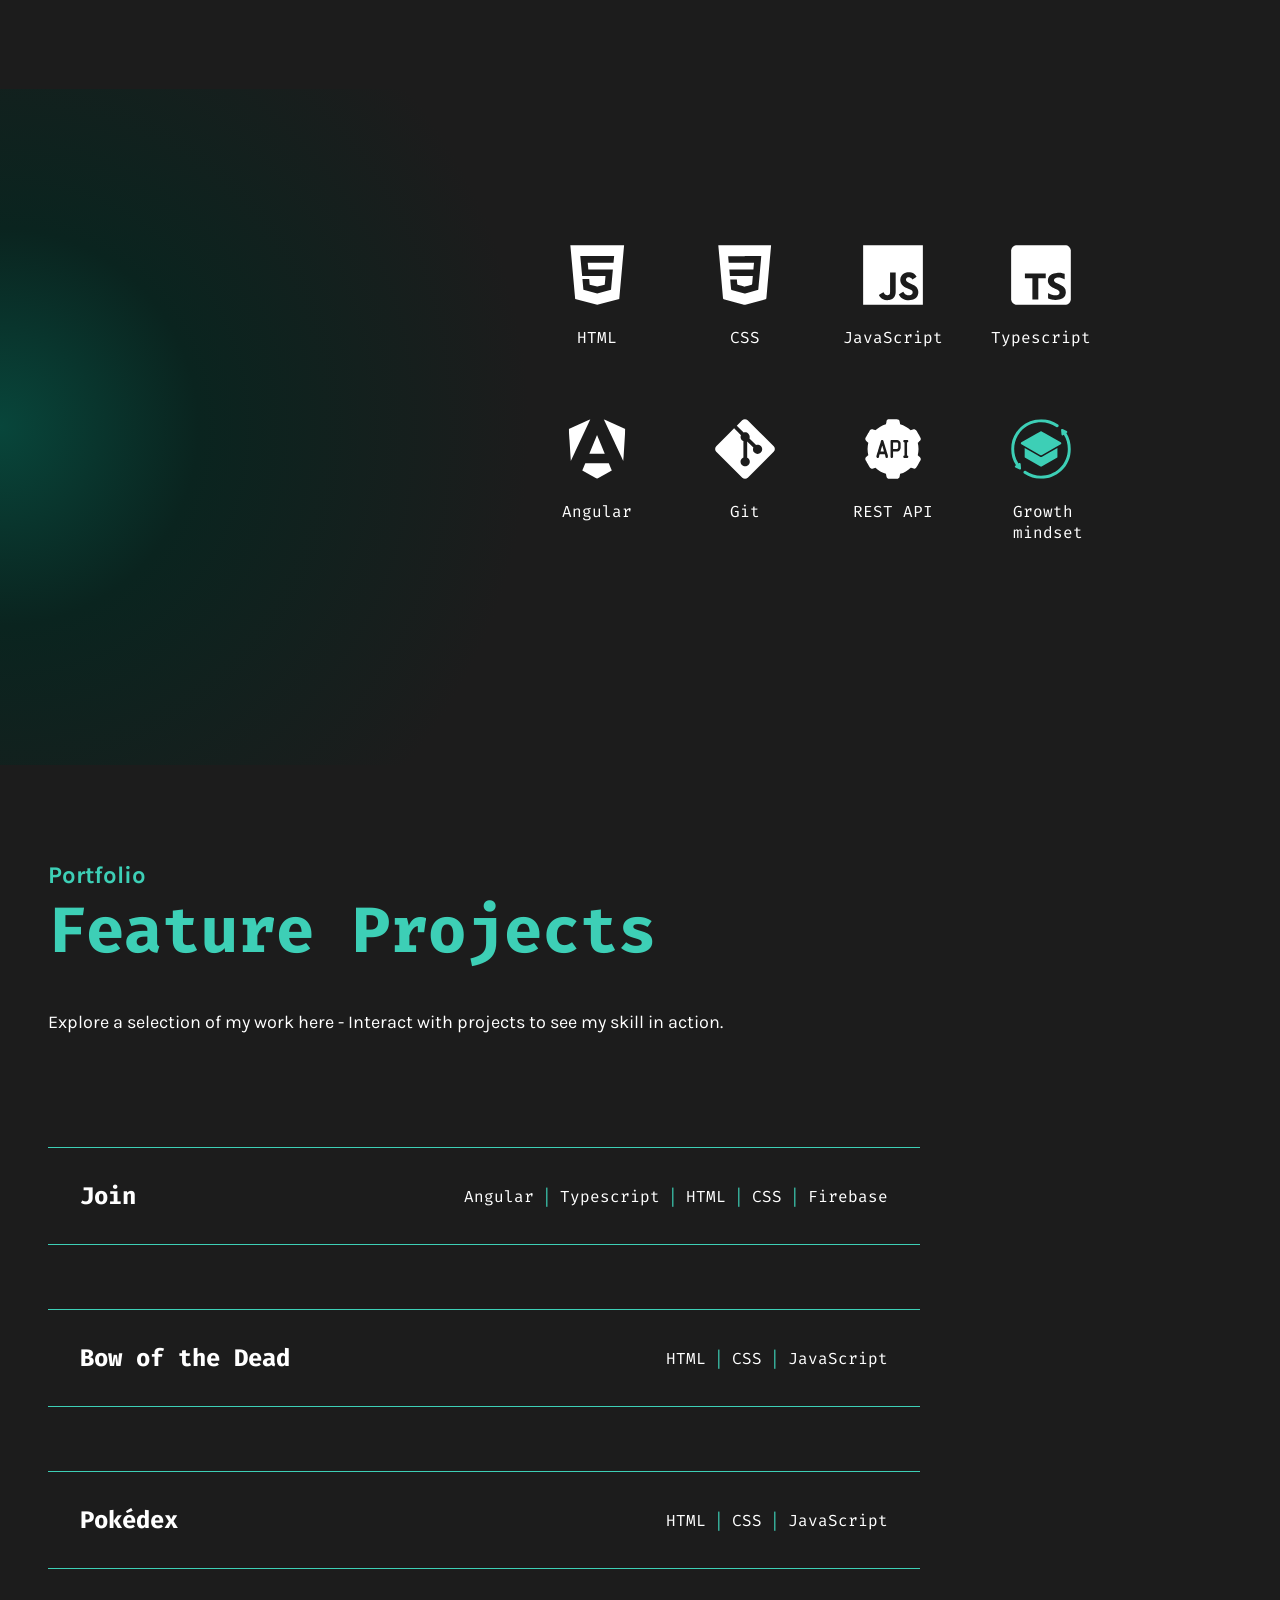
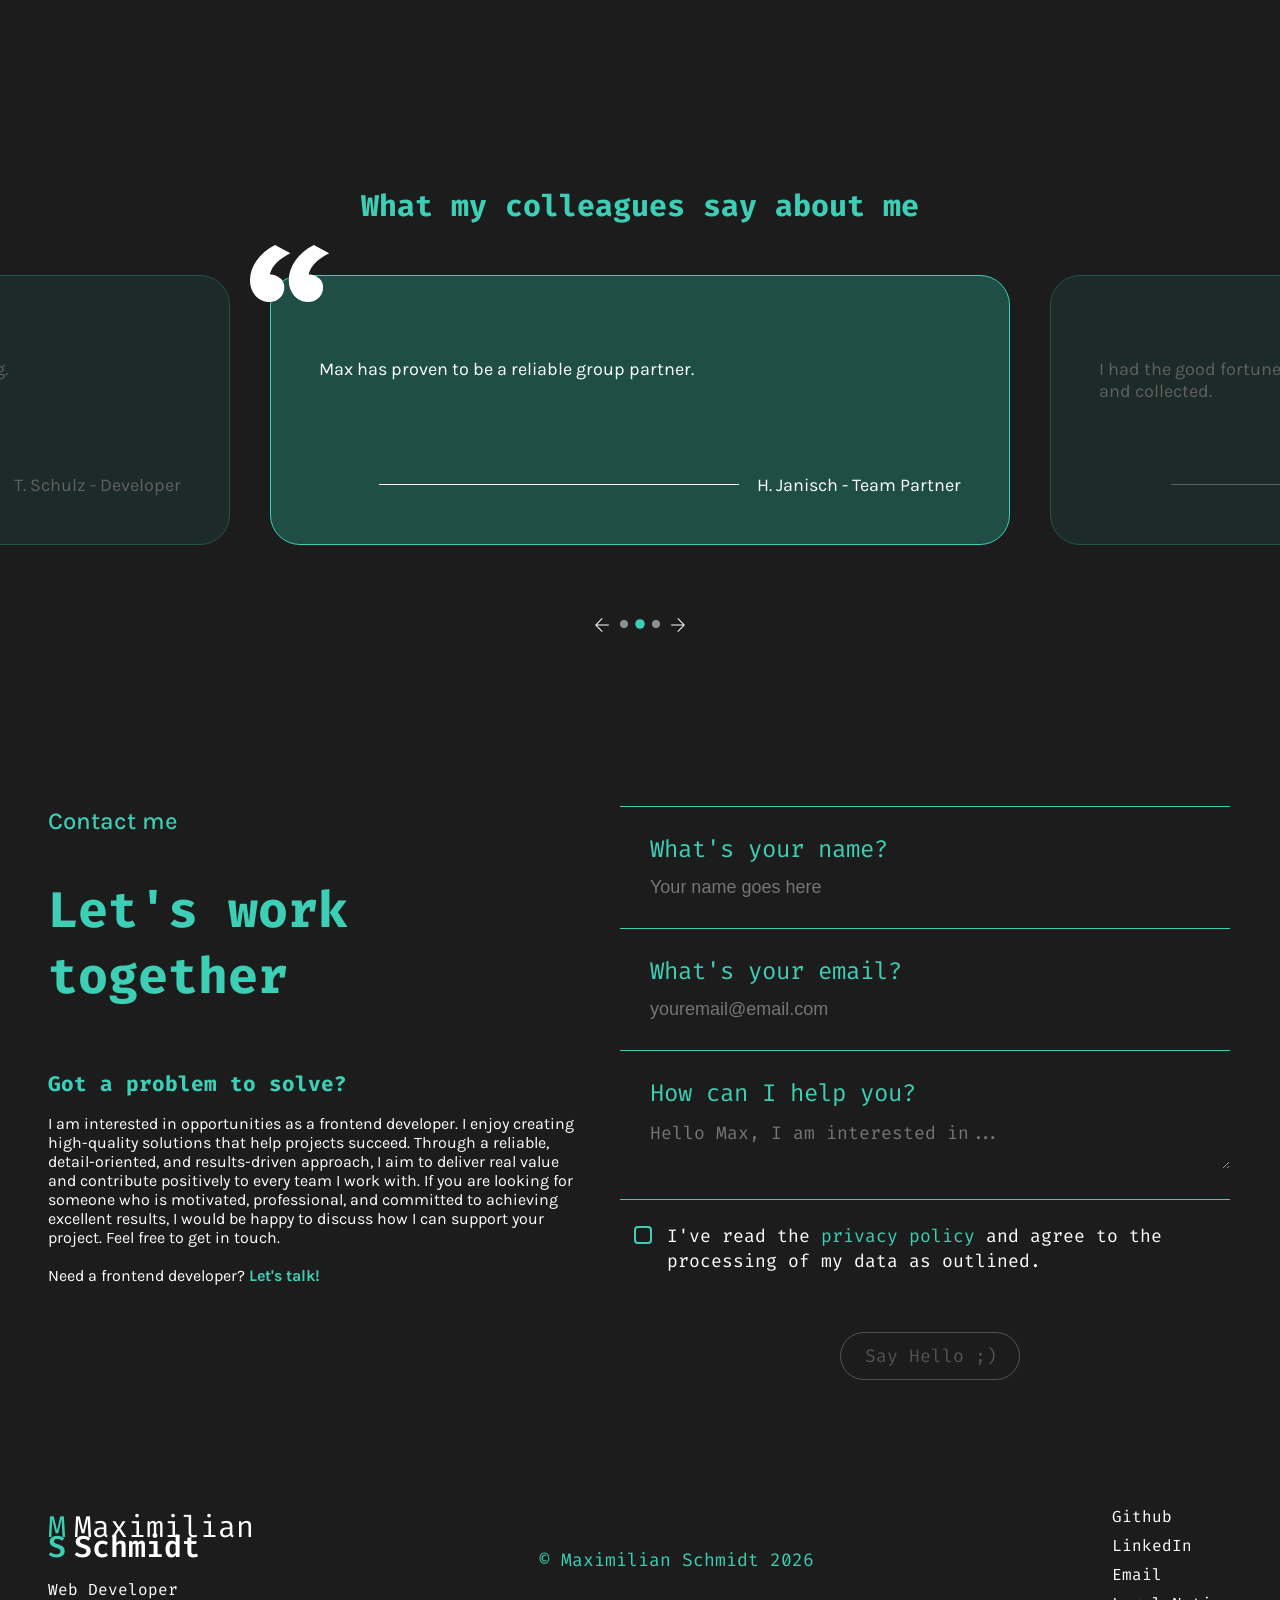
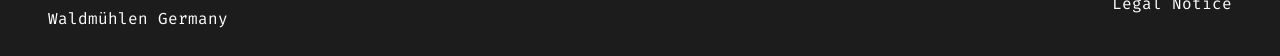
==== commit 18f2e9f0: "Fixed a problem with die wrapper glitch" ====
--- a/index.html
+++ b/index.html
@@ -409,8 +409,7 @@
             </div>
 
             <div class="navigation__helper">
-                <!-- HINWEIS: Klassen direkt auf die Img-Tags gelegt, um dem CSS (:hover content-Tausch) exakt zu entsprechen -->
-                <button onclick="switchTestimonial(-1)" aria-label="Previous Testimonial" style="background: none; border: none; padding: 0;">
+                <button onclick="switchTestimonial(-1)" aria-label="Previous Testimonial">
                     <img class="people__arrow-left" src="img/colleagues/arrow_back.svg" alt="Back Arrow">
                 </button>
 
@@ -420,7 +419,7 @@
                     <span class="dot"></span>
                 </div>
 
-                <button onclick="switchTestimonial(1)" aria-label="Next Testimonial" style="background: none; border: none; padding: 0;">
+                <button onclick="switchTestimonial(1)" aria-label="Next Testimonial">
                     <img class="people__arrow-right" src="img/colleagues/arrow_forward.svg" alt="Forward Arrow">
                 </button>
             </div>
--- a/css/style/other-people.css
+++ b/css/style/other-people.css
@@ -49,6 +49,8 @@
     height: 24px;
     transition: all 0.3s ease;
     cursor: pointer;
+    padding-left: 6px;
+    padding-top: 6px;
 }
 
 .people__arrow-right:hover {
@@ -61,6 +63,8 @@
     height: 24px;
     transition: all 0.3s ease;
     cursor: pointer;
+    padding-right: 6px;
+    padding-top: 6px;
 }
 
 .people__arrow-left:hover {
@@ -95,7 +99,7 @@
     top: 0;
     left: 0;
     height: 100%;
-    transition: transform 0.5s ease-in-out;
+    transition: transform 0.3s ease-in-out;
     width: max-content; 
 }
 
